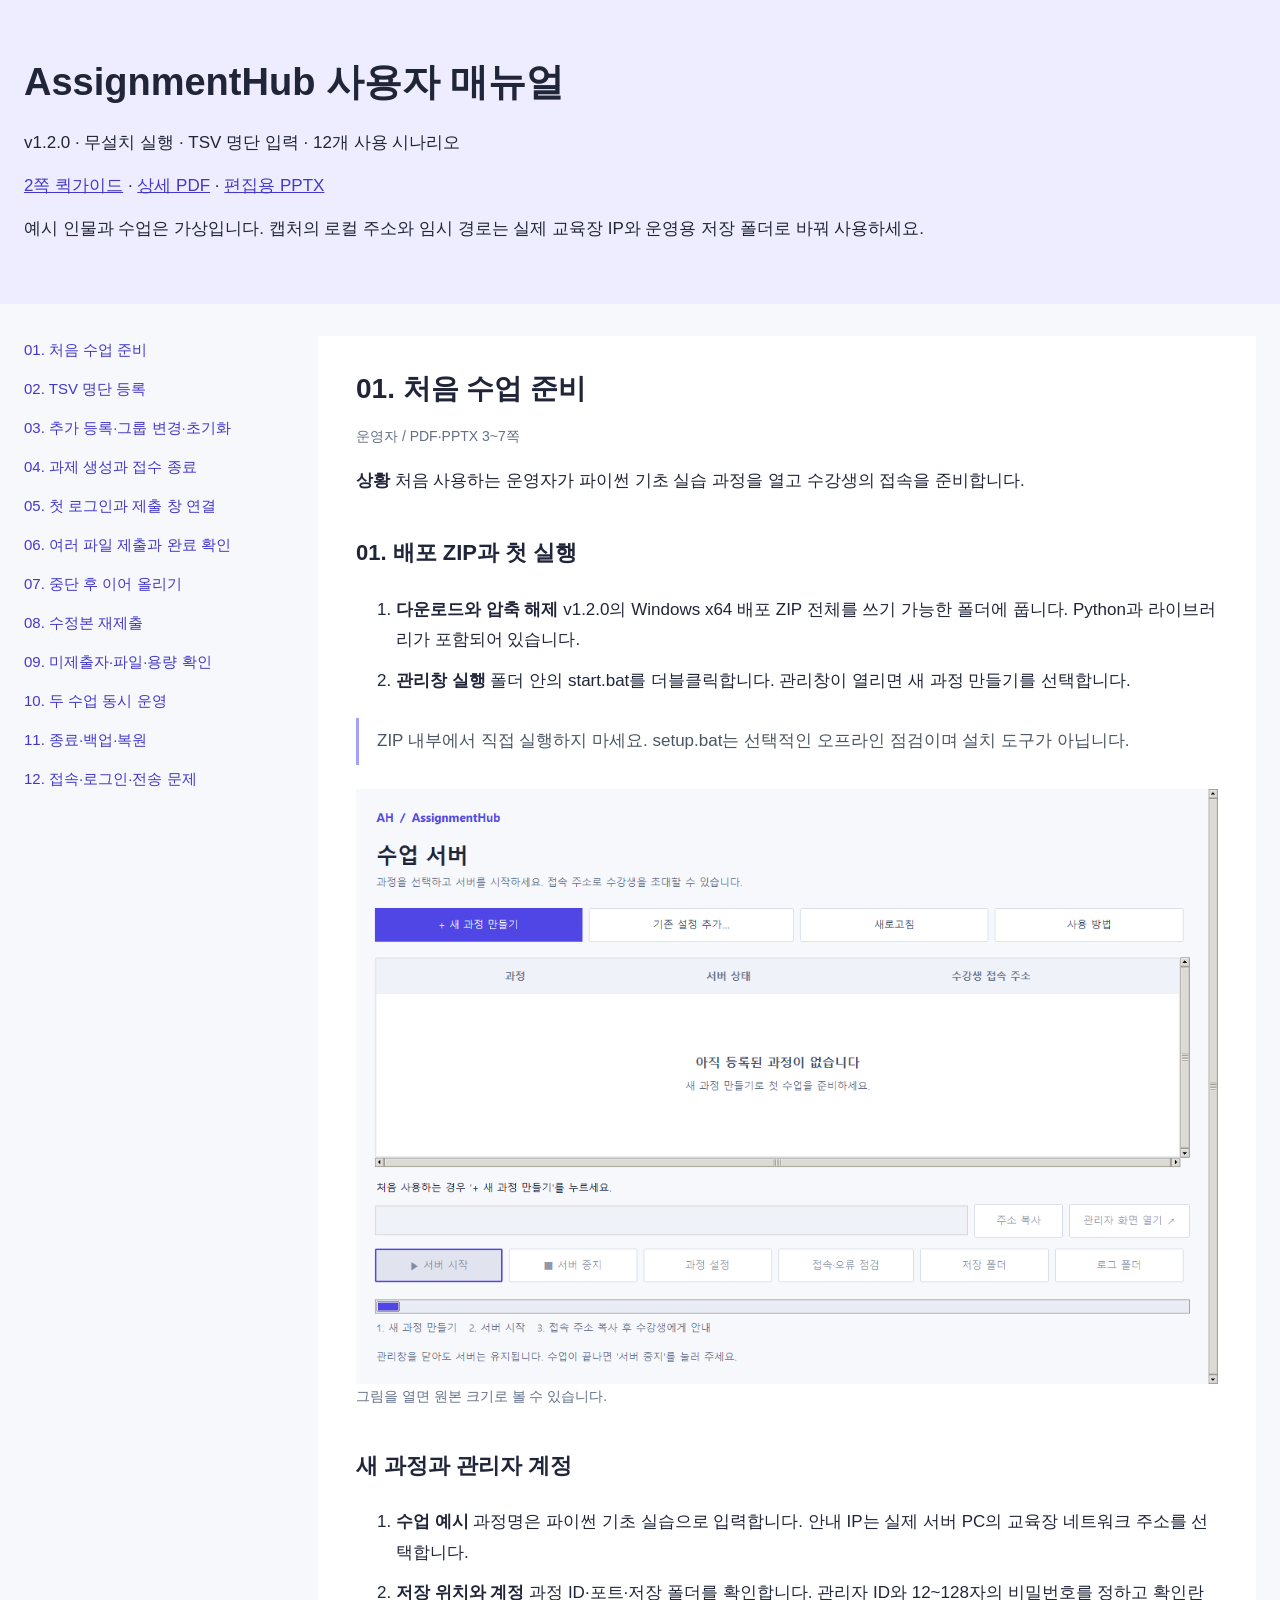
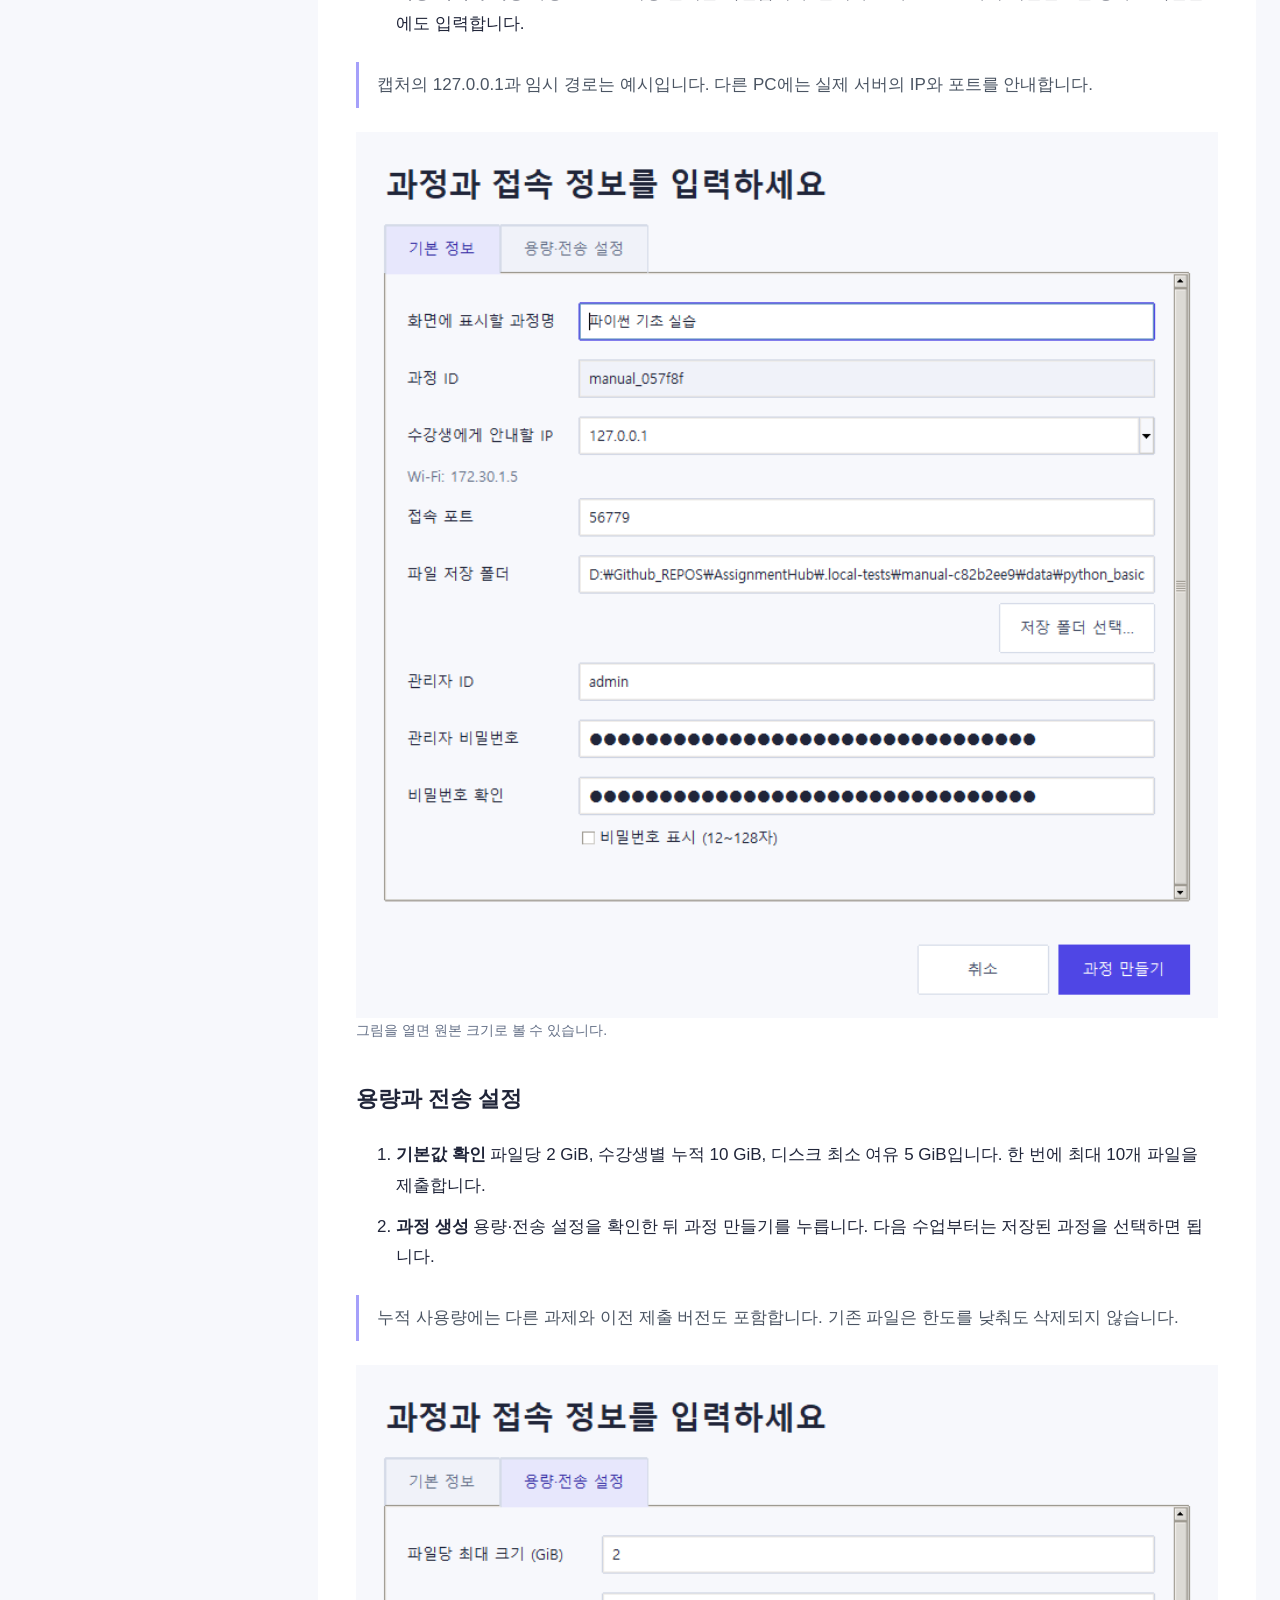
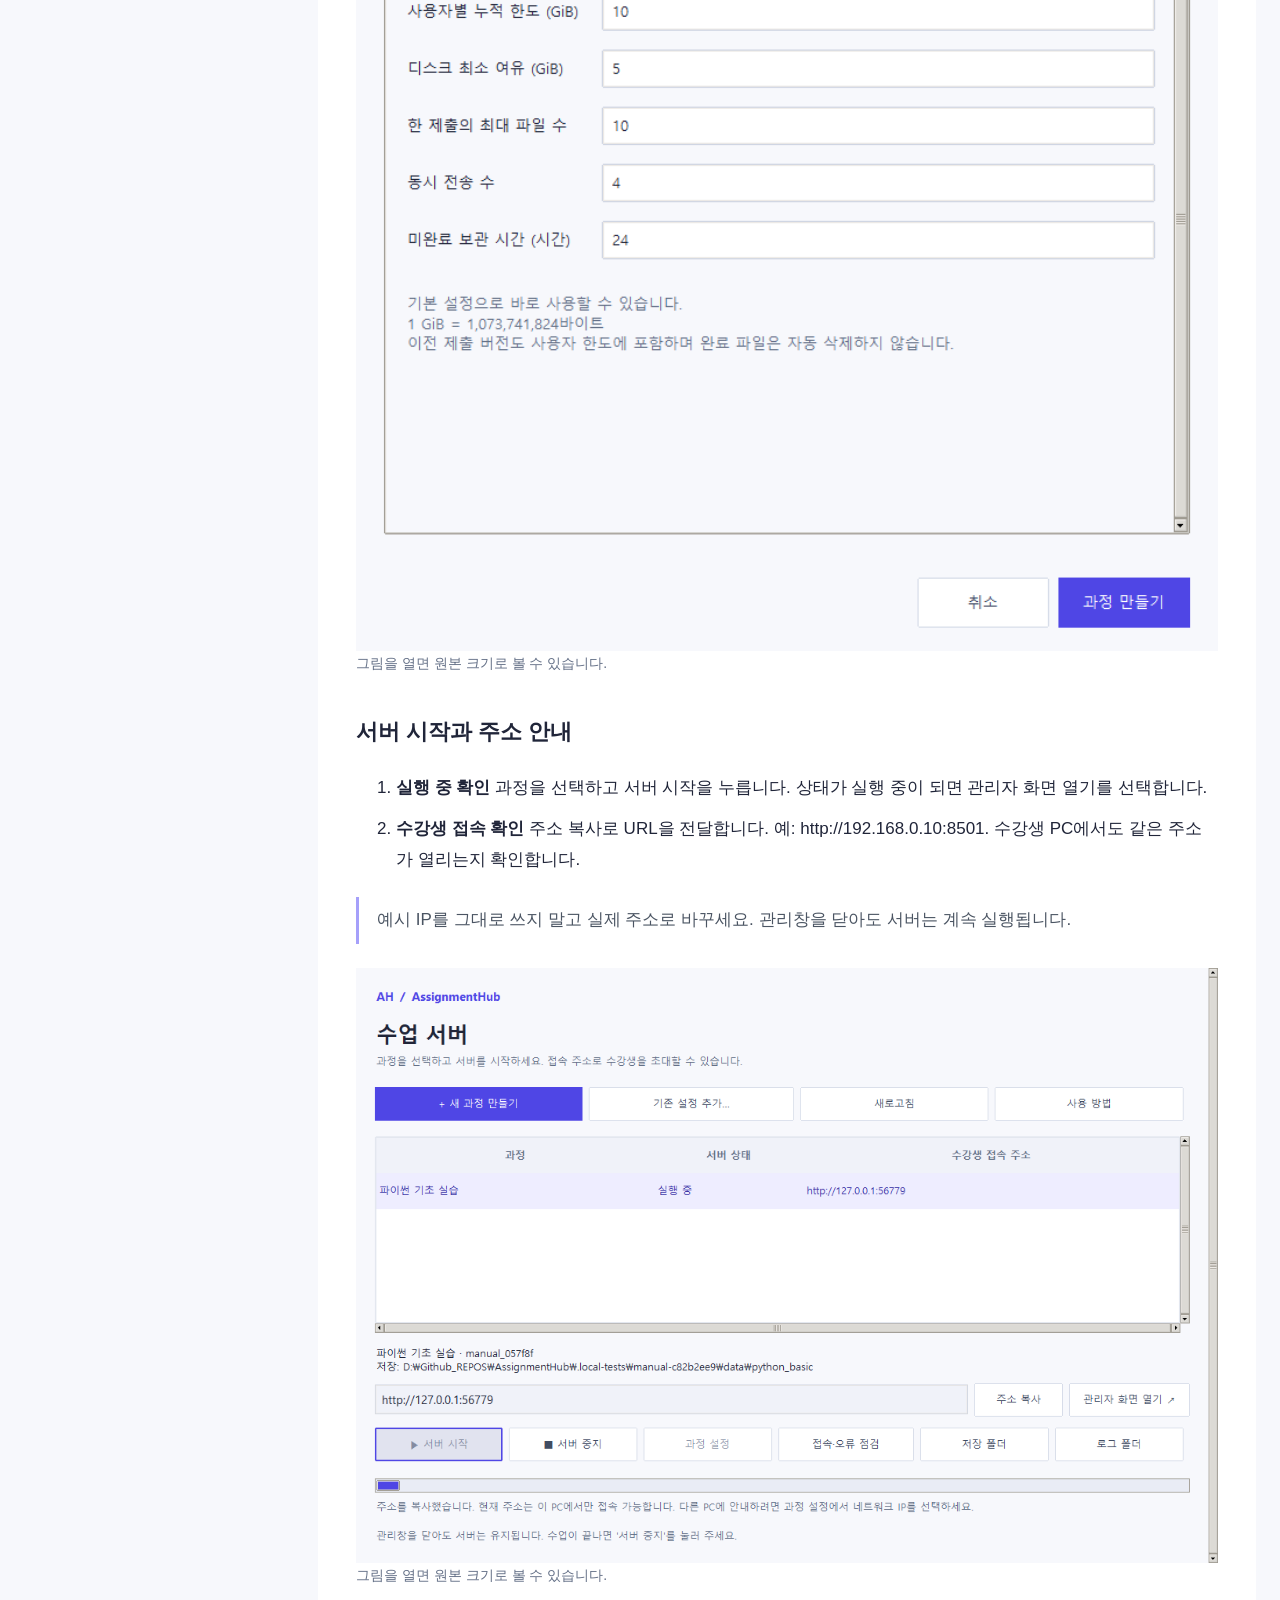
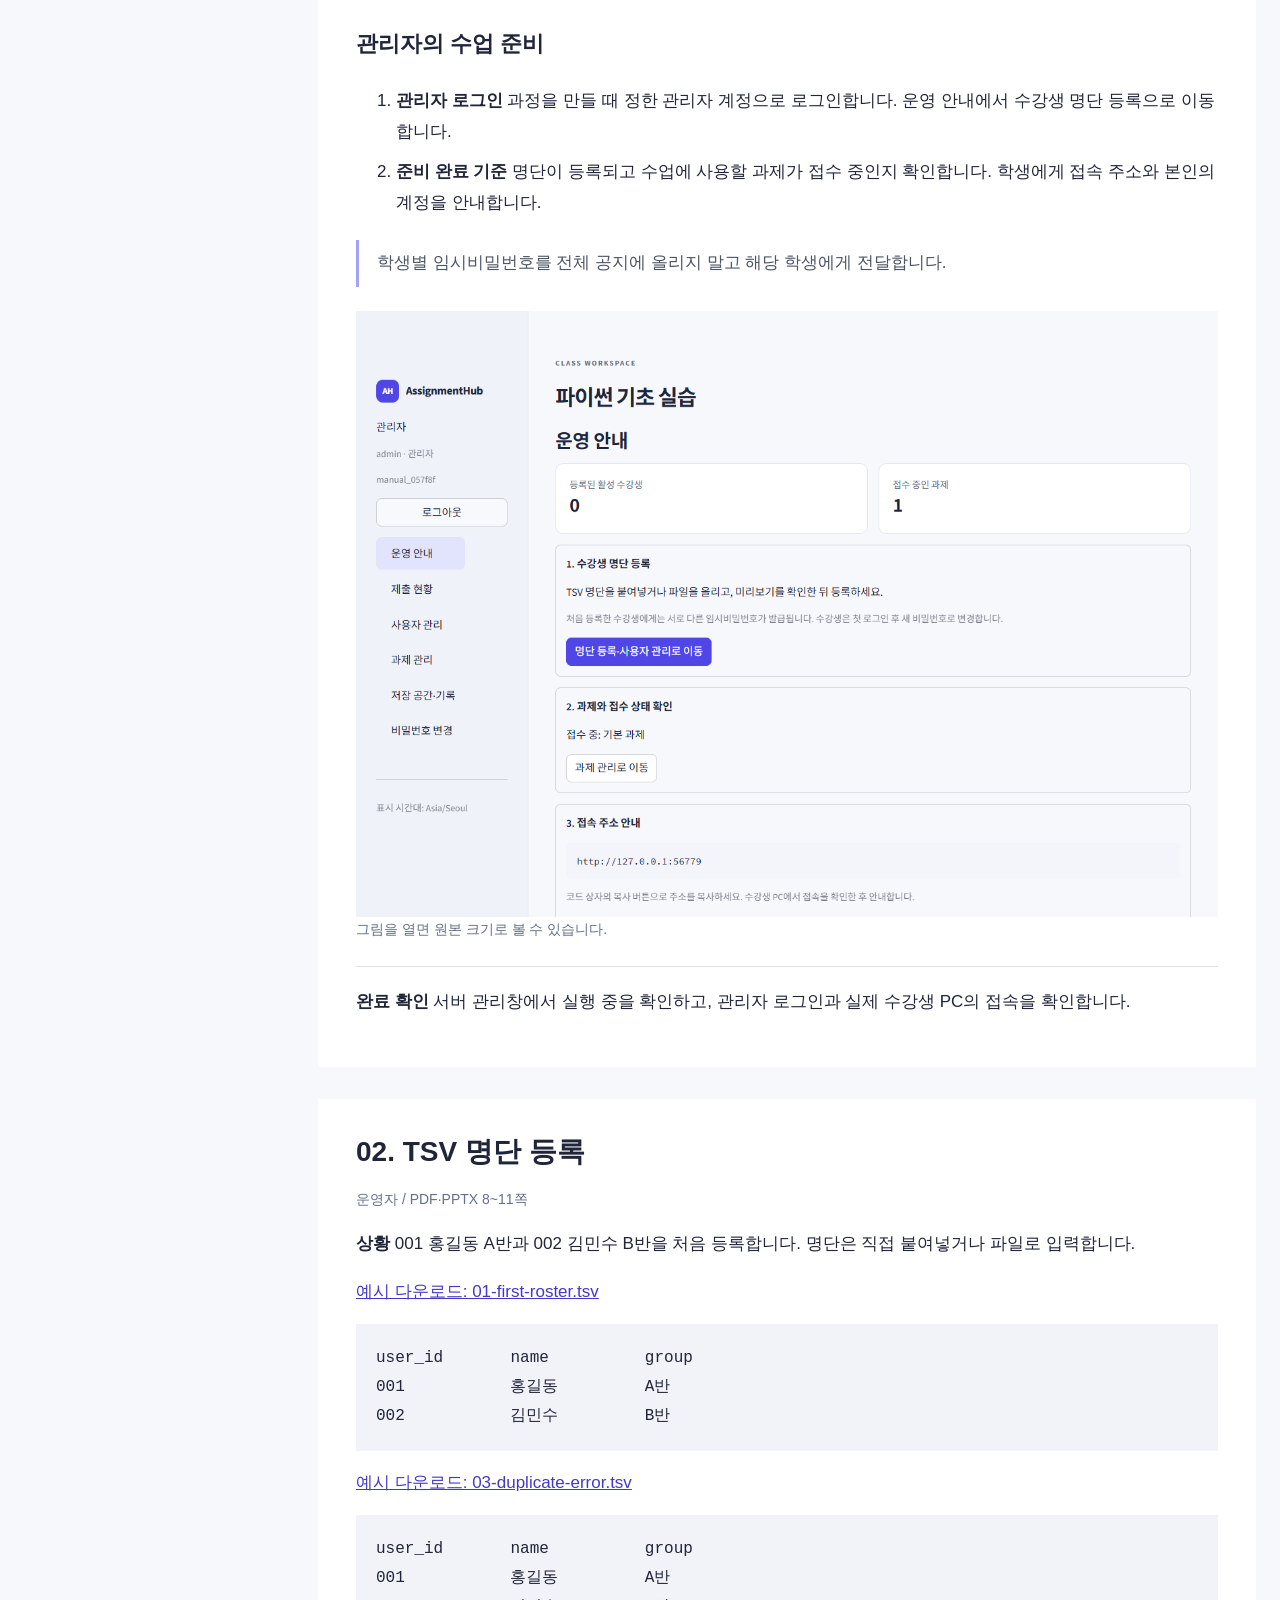
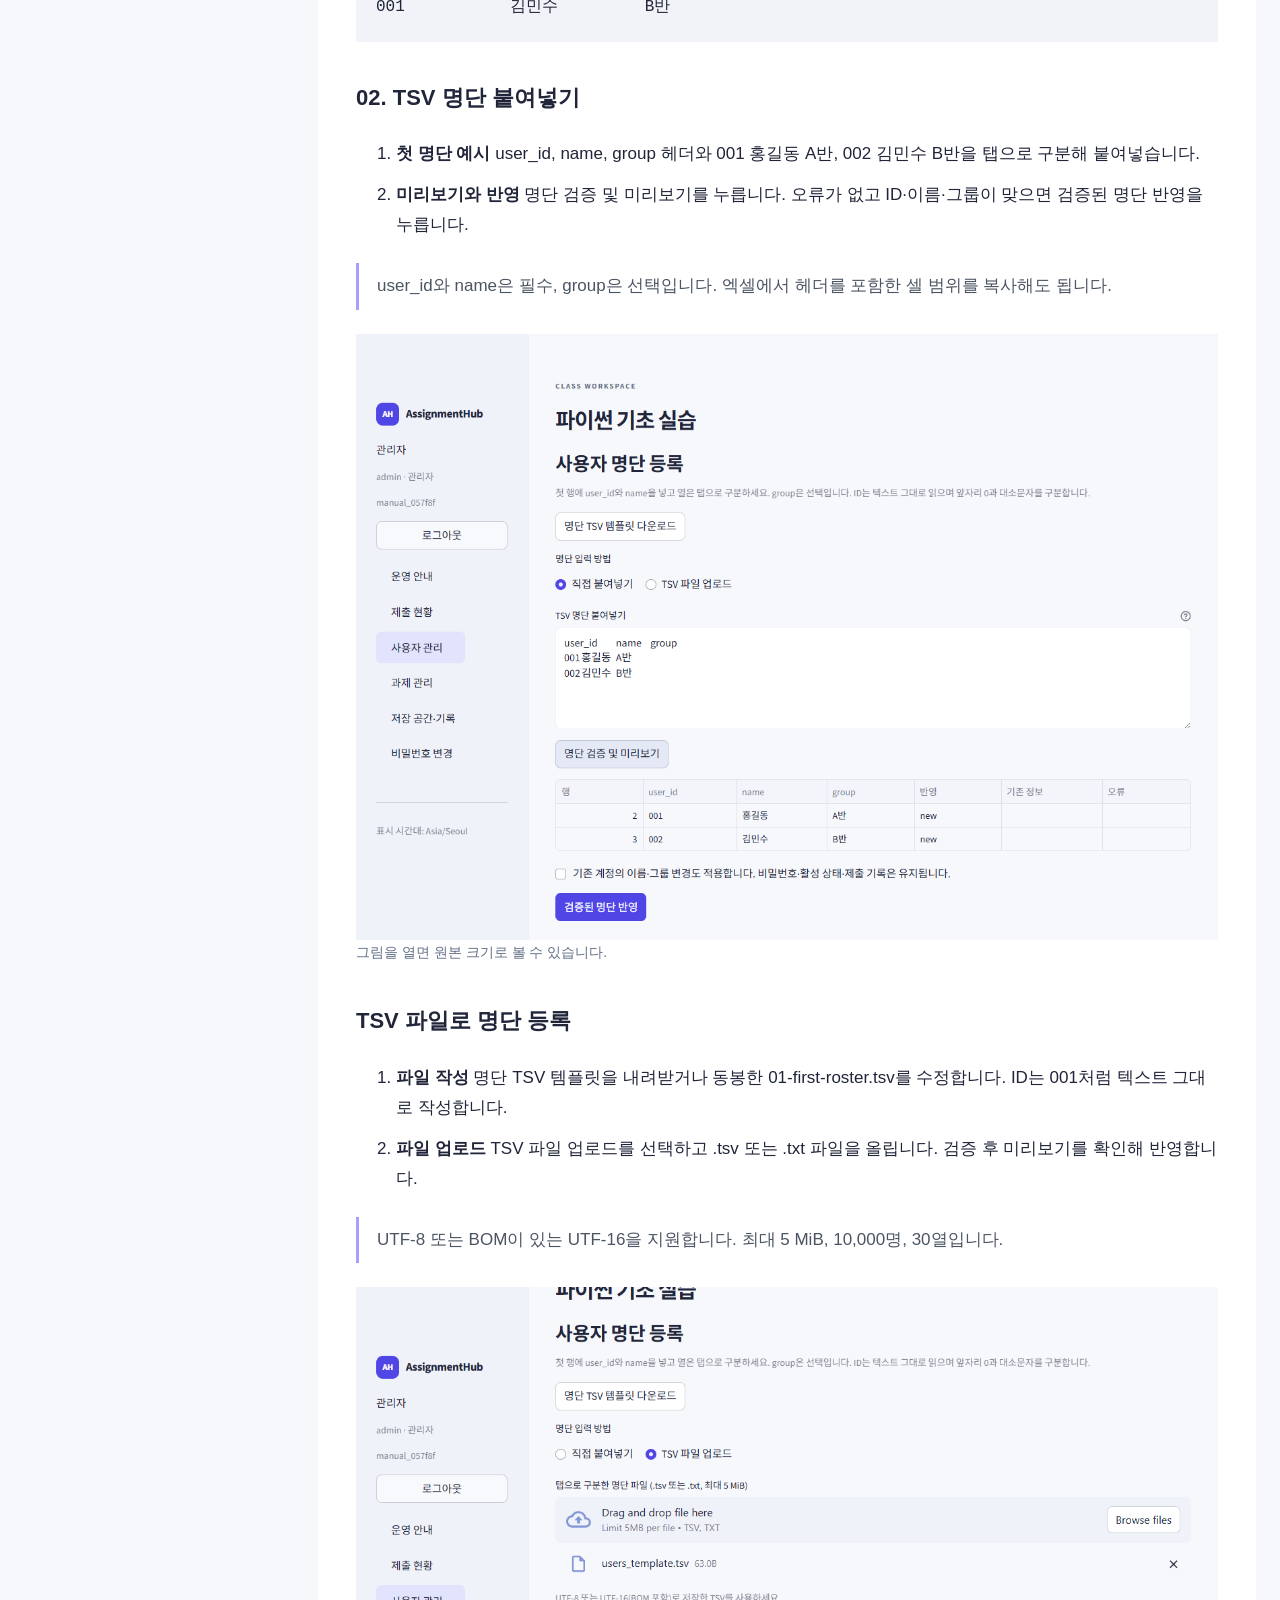
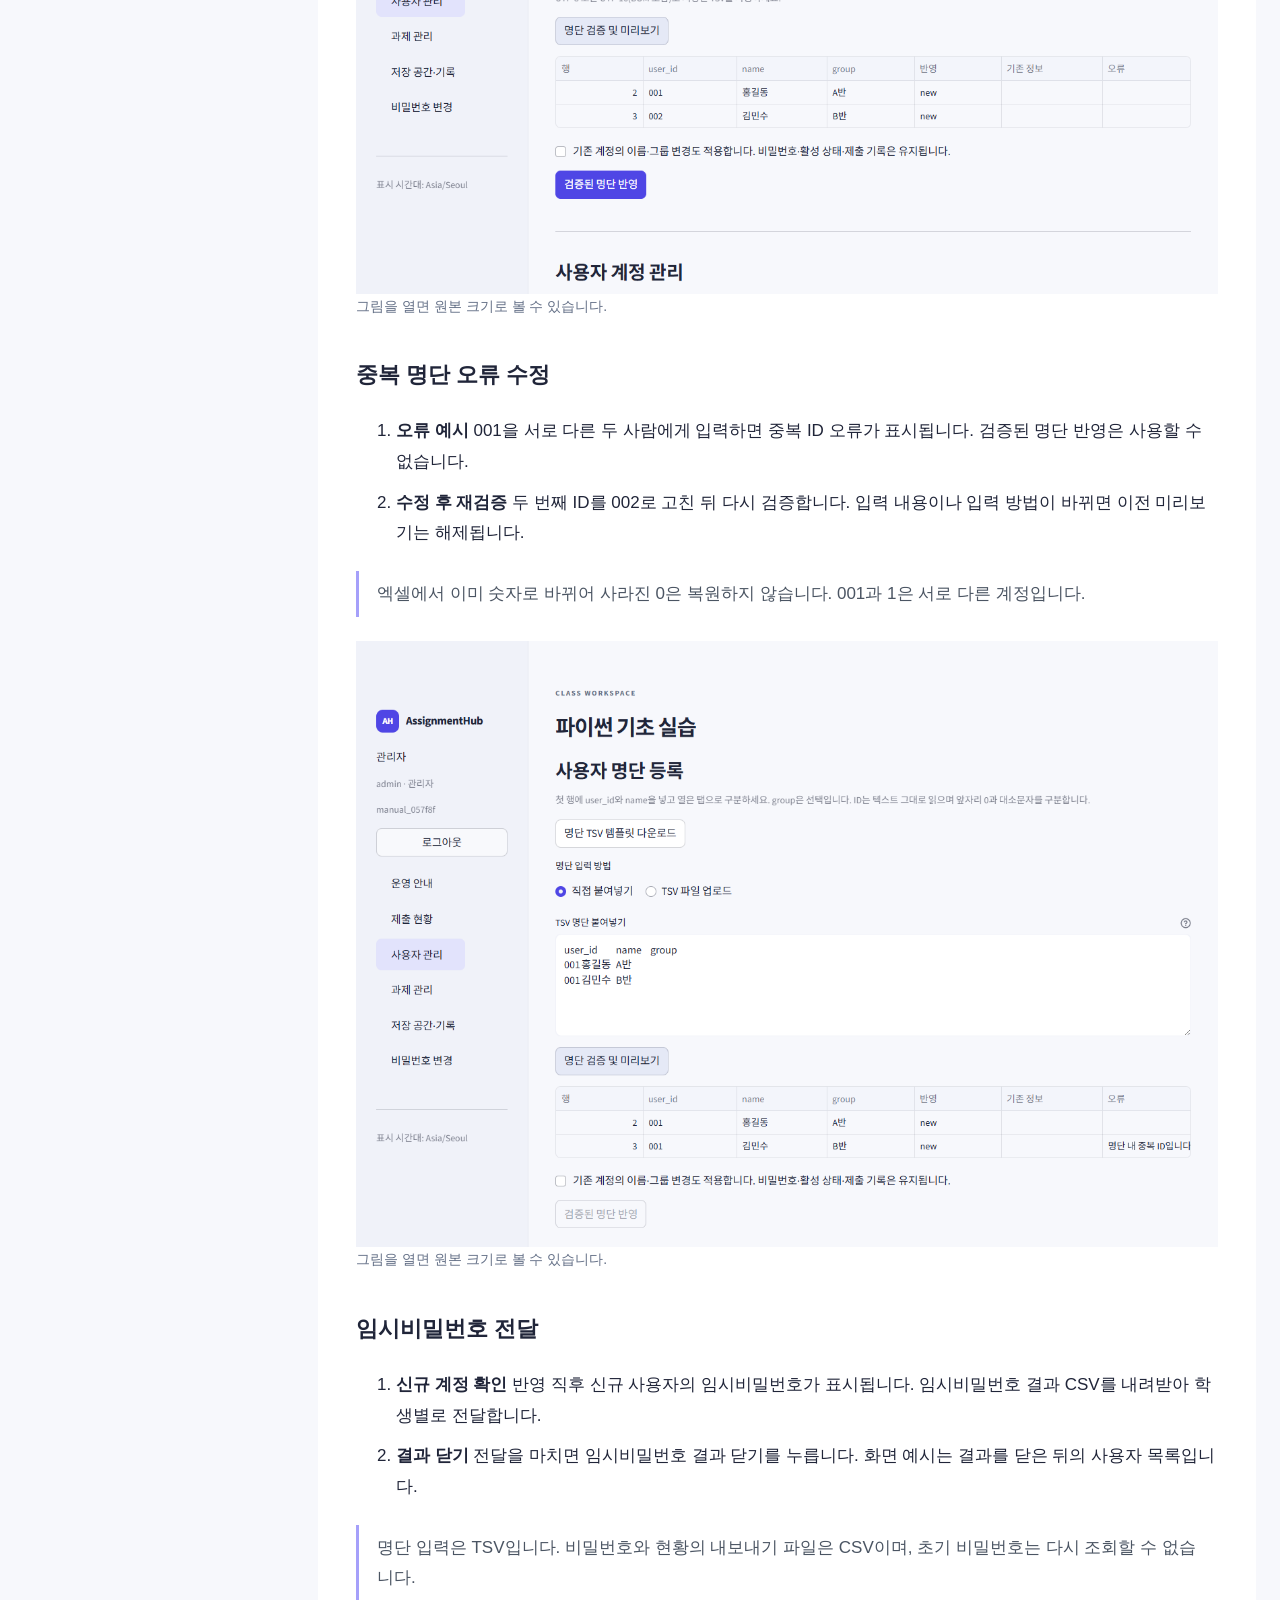
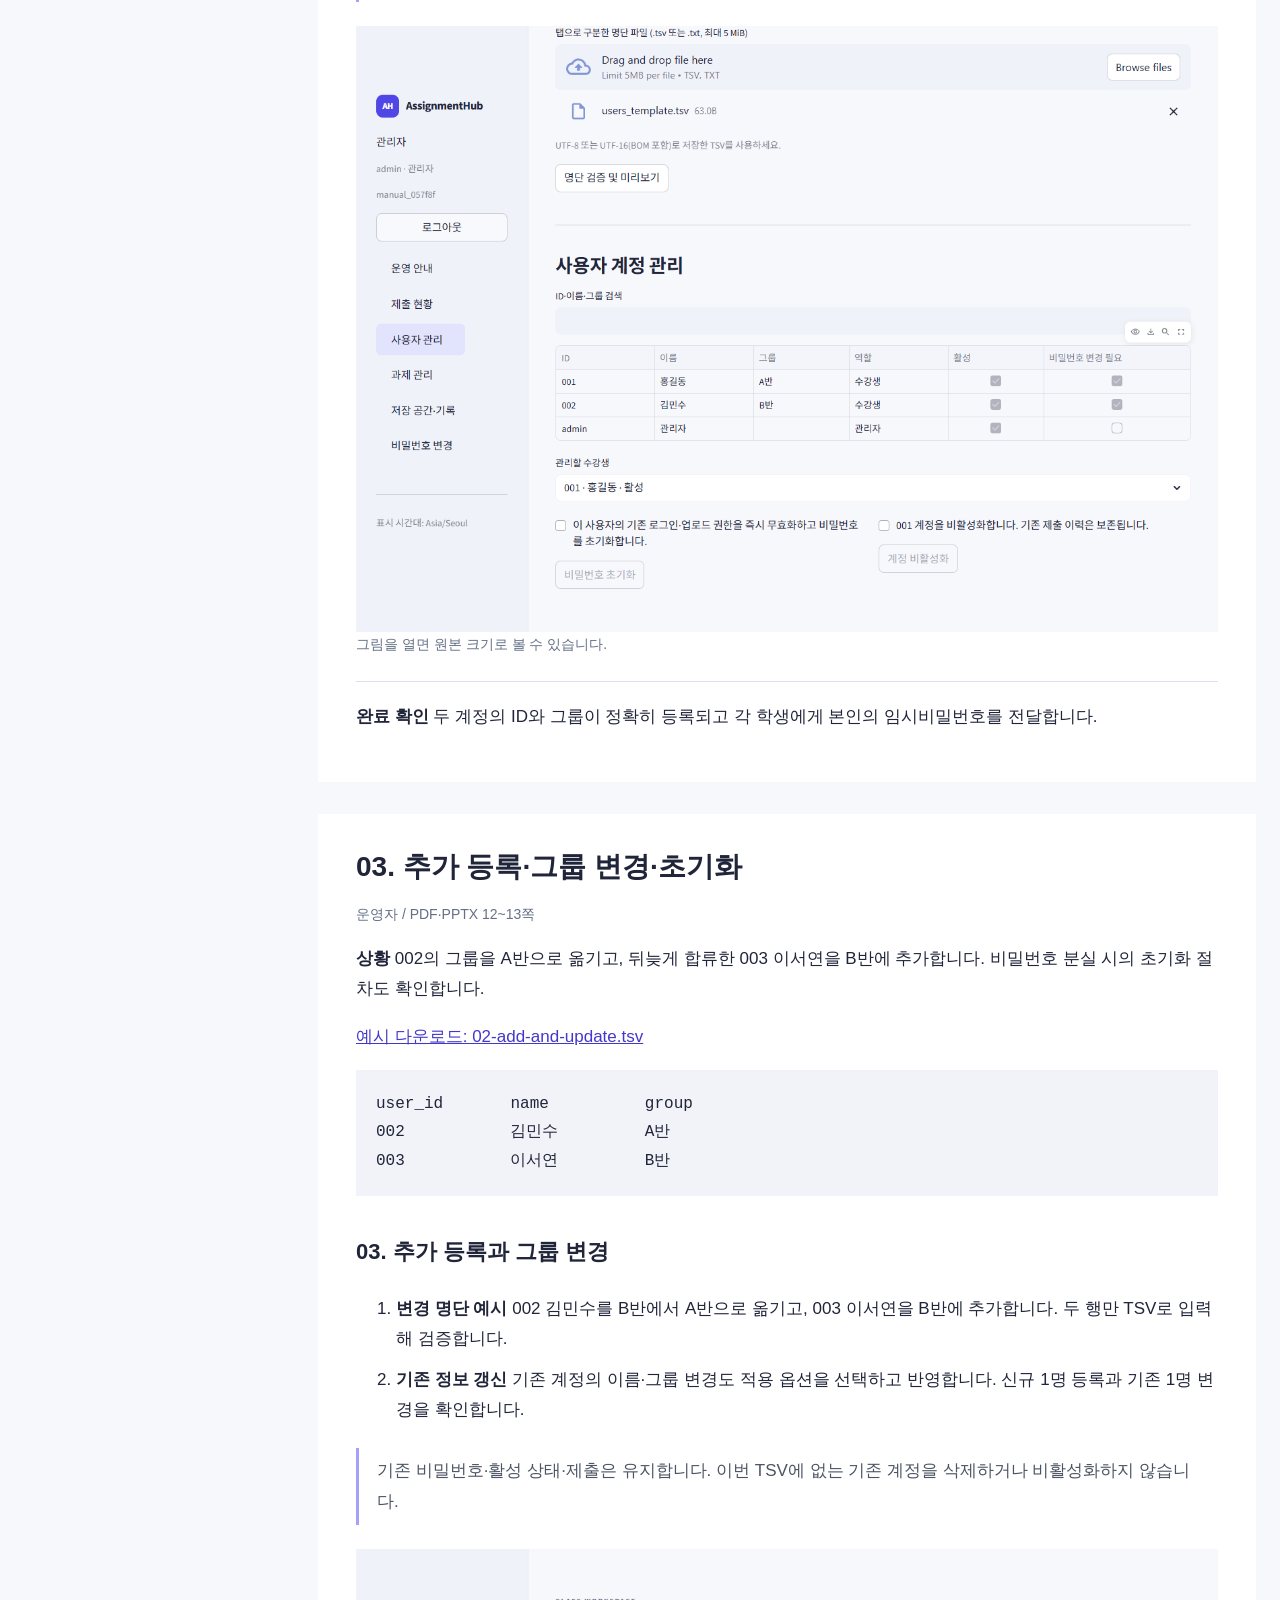
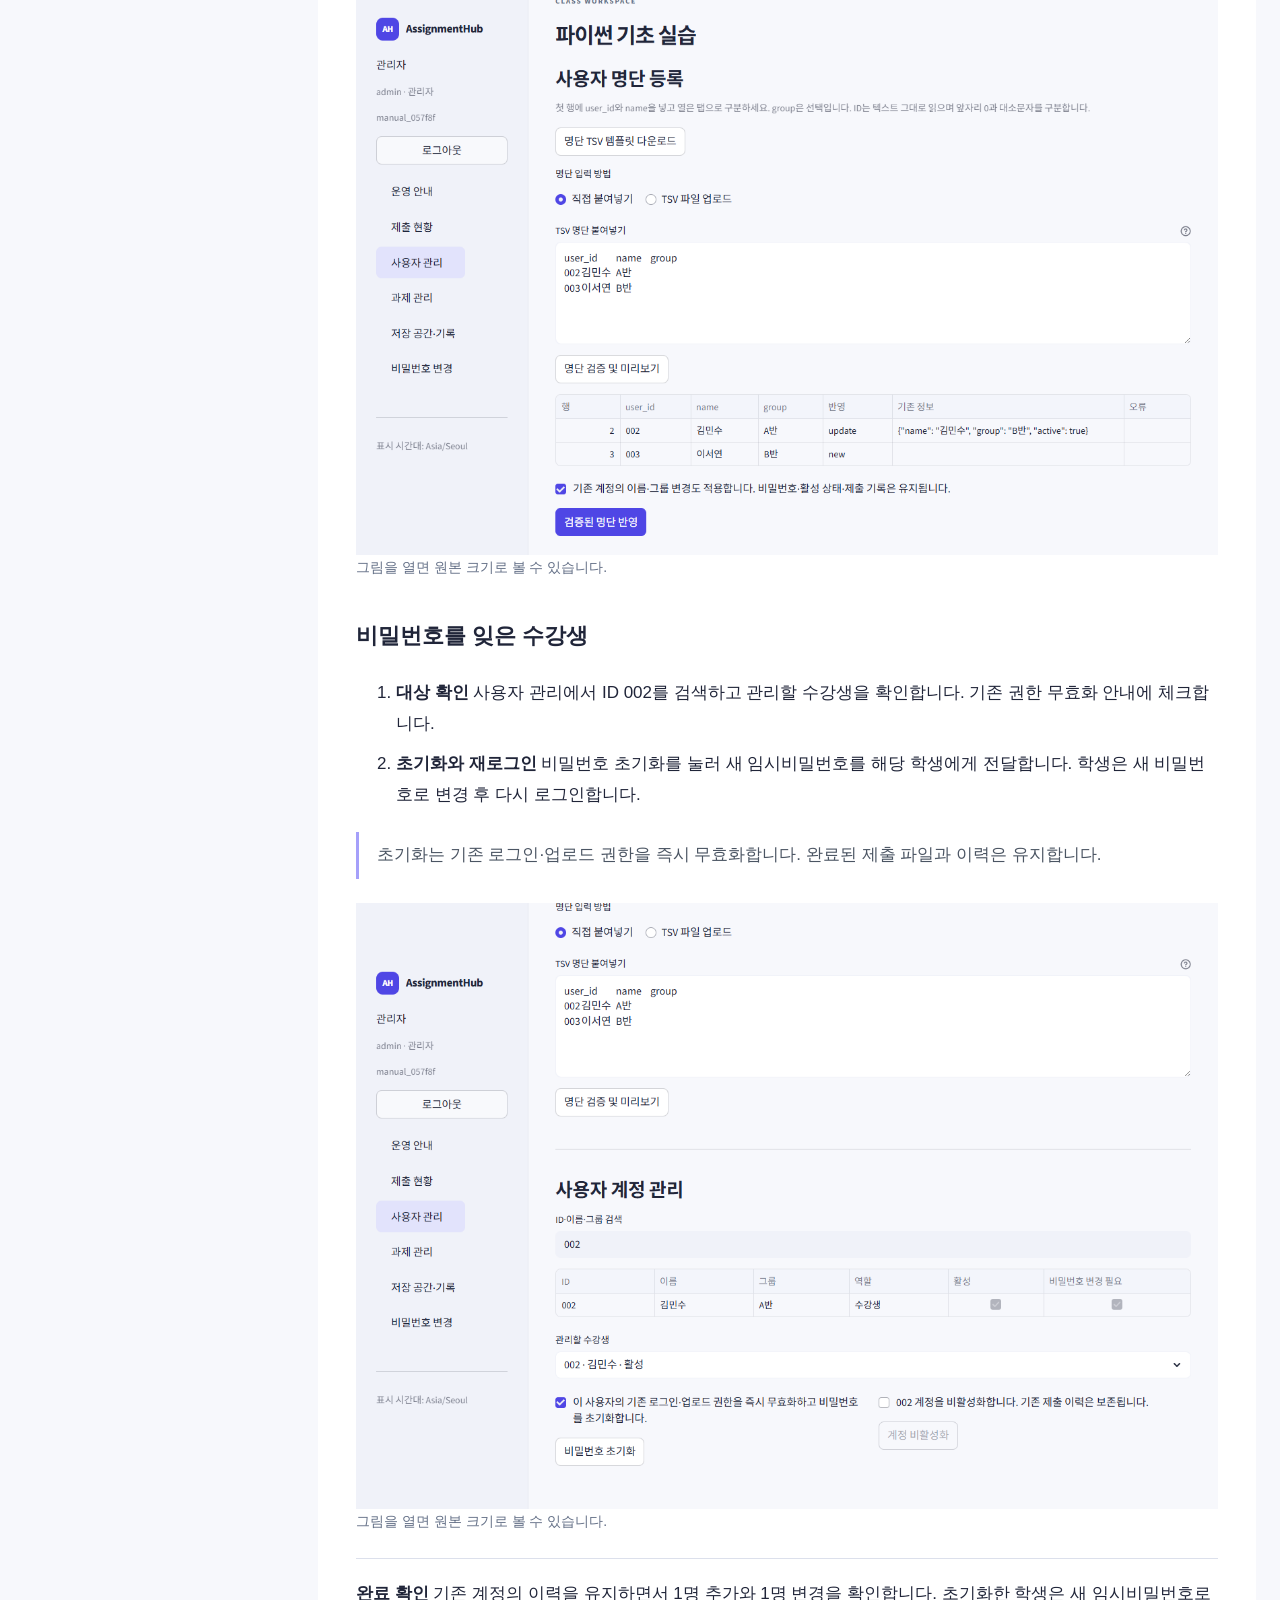
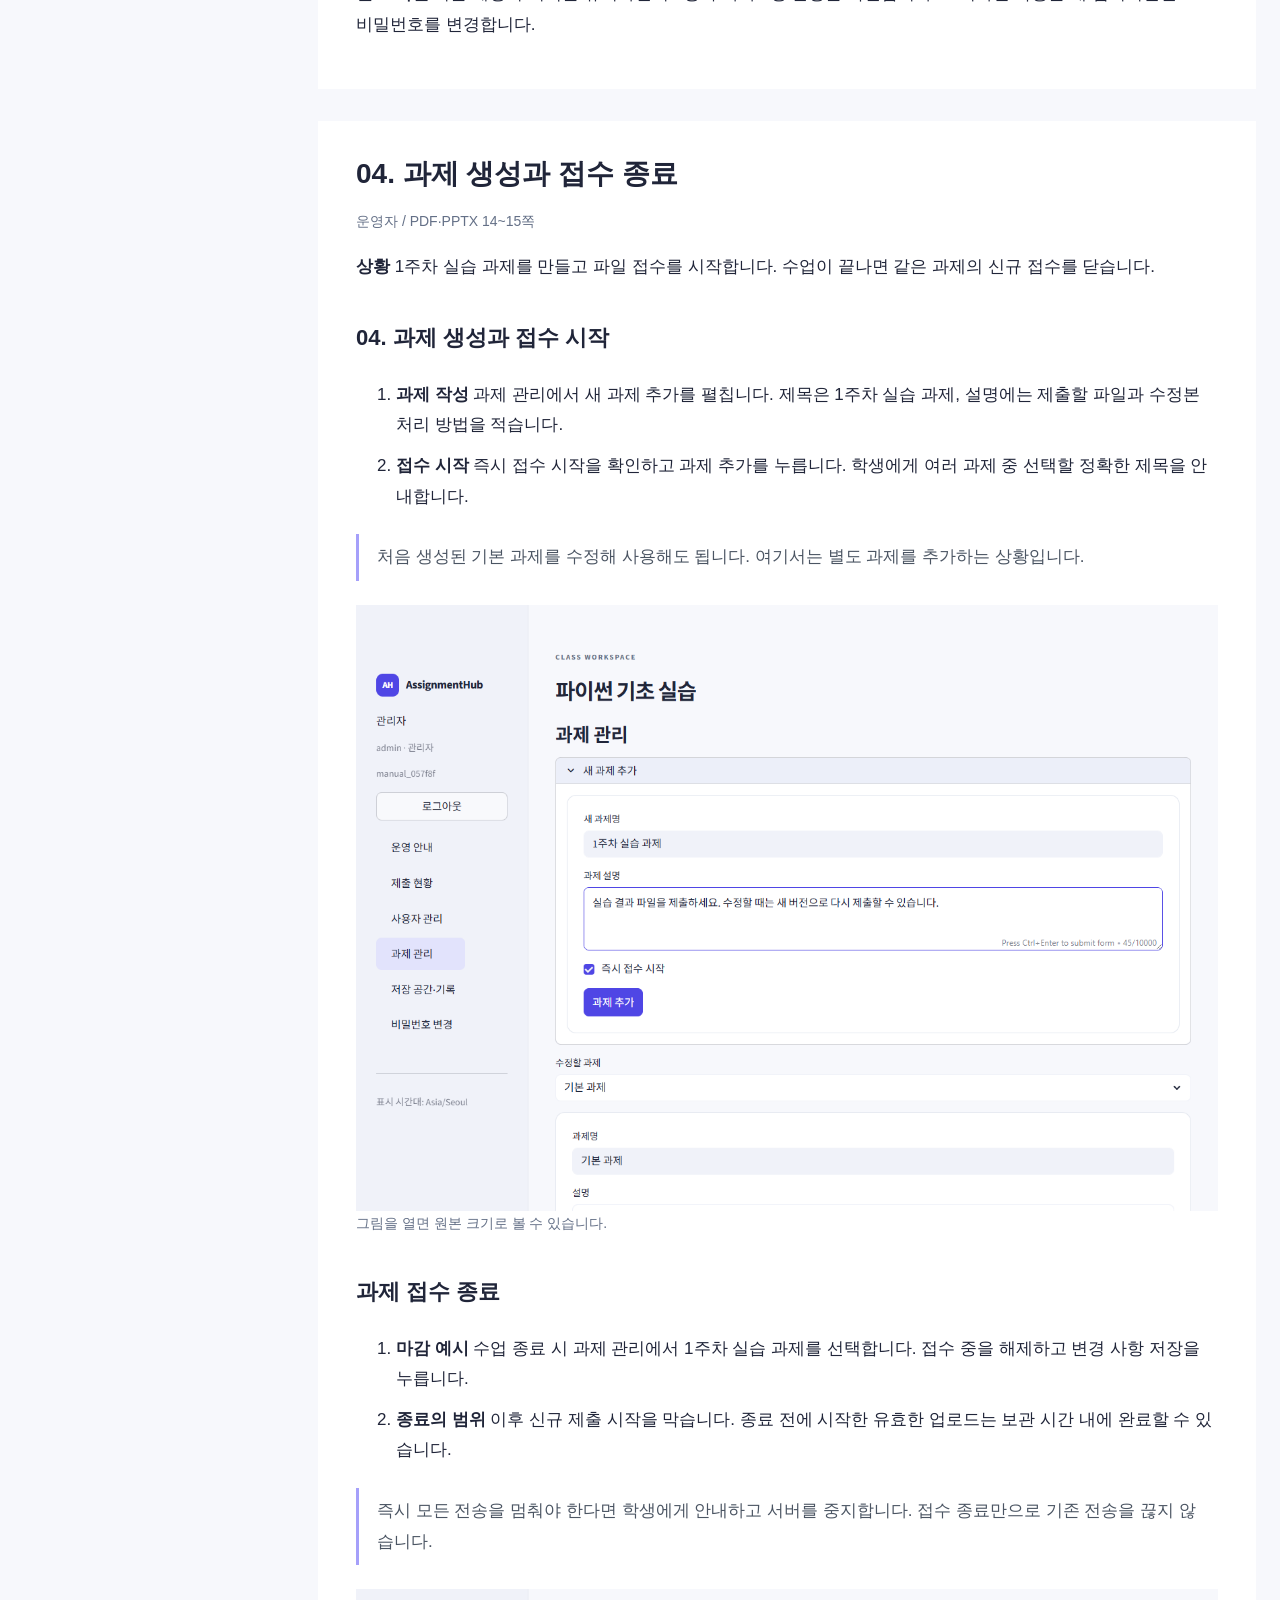
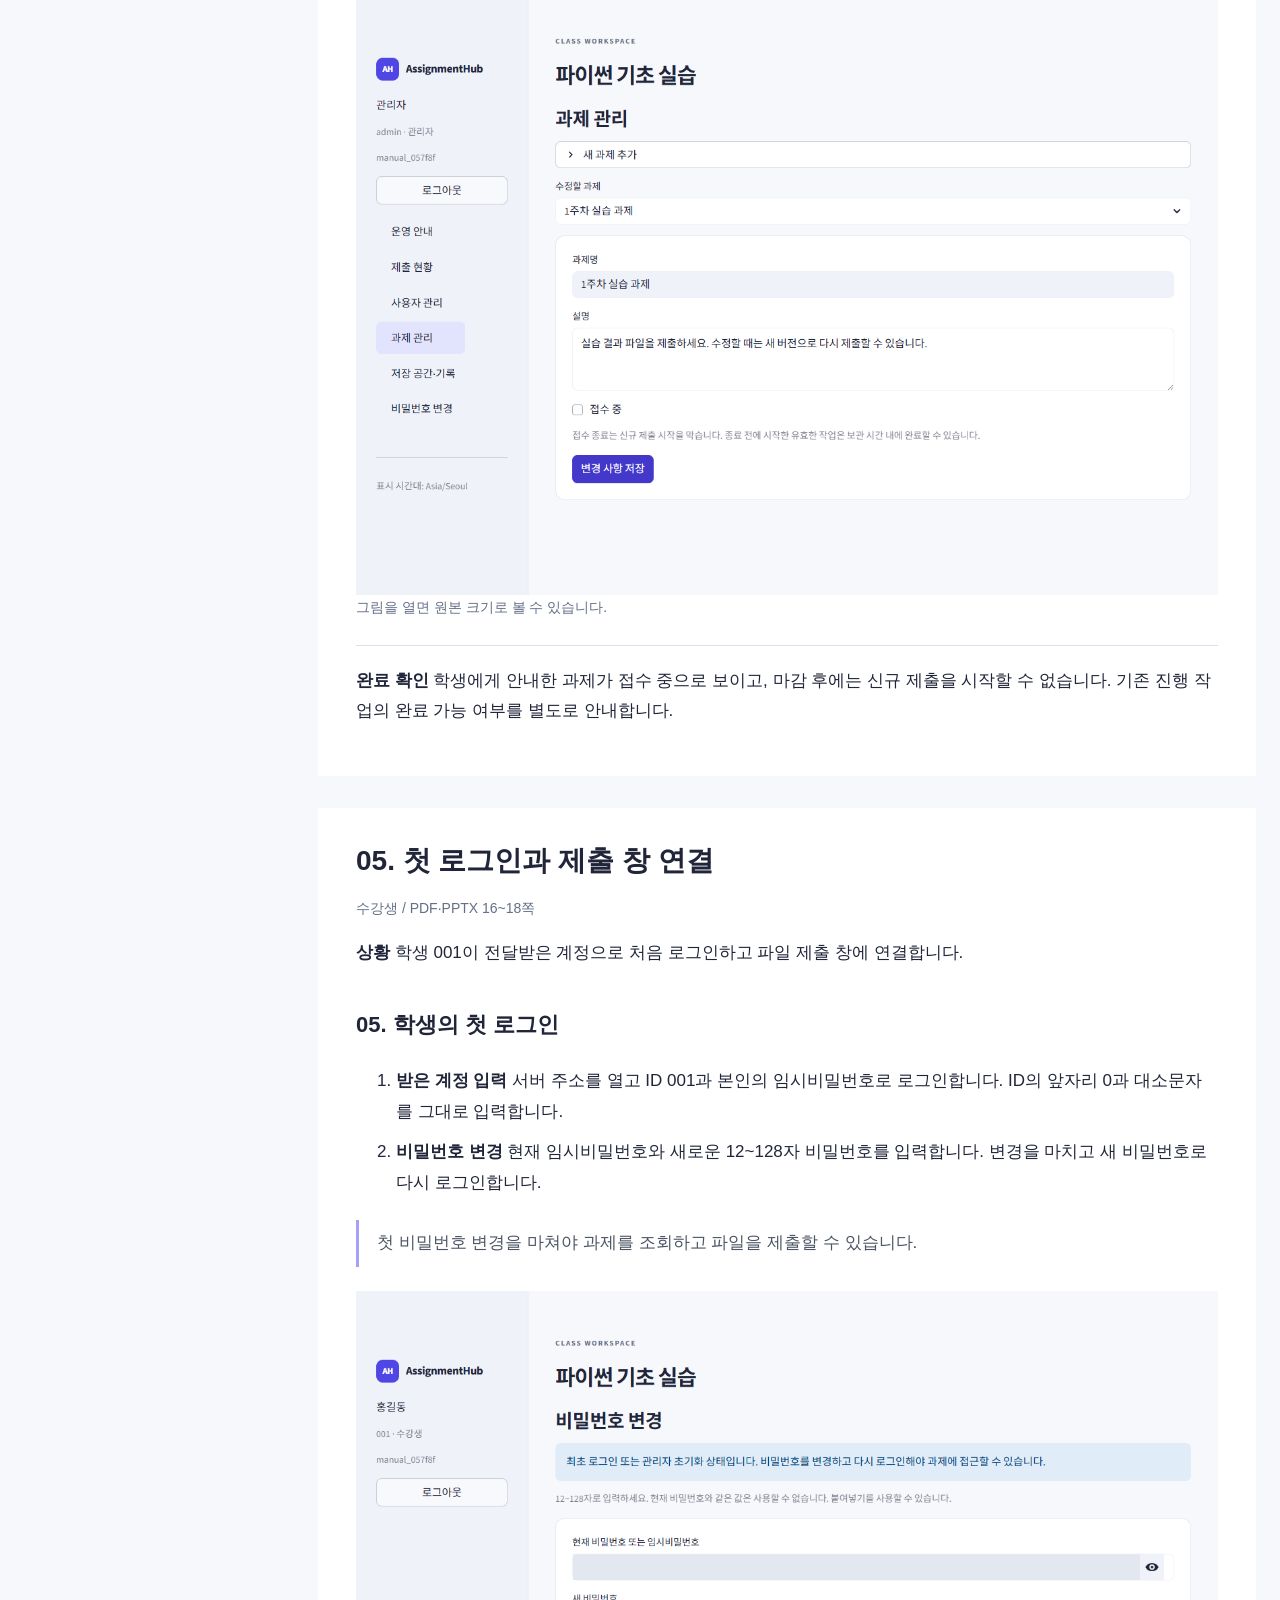
==== docs/manual/index.html @ deff6e26 "docs: renew v1.2 manual with scenarios and printable quick guides Replace obsolete Excel and Python-" ====
<!doctype html><html lang="ko"><head><meta charset="utf-8"><meta name="viewport" content="width=device-width,initial-scale=1"><title>AssignmentHub v1.2.0 시나리오별 사용자 매뉴얼</title><style>*{box-sizing:border-box}html{scroll-behavior:smooth}body{margin:0;color:#202539;background:#f7f8fc;font:17px/1.8 "Malgun Gothic",sans-serif}a{color:#4338ca}header{padding:48px max(24px,calc((100% - 1300px)/2));background:#eeedff}h1{font-size:38px;margin:0}header p{margin:12px 0}main{max-width:1340px;margin:auto;padding:32px 24px;display:grid;grid-template-columns:250px 1fr;gap:44px}nav{position:sticky;top:24px;align-self:start}nav a{display:block;margin:0 0 12px;text-decoration:none;font-size:15px}section{background:white;padding:32px 38px;margin-bottom:32px;scroll-margin-top:20px}h2{font-size:28px;line-height:1.5;margin:0 0 8px}h3{font-size:22px;margin:36px 0 16px}li{padding:5px 0}.meta,figcaption{color:#647087;font-size:14px}.note{border-left:3px solid #a5a0fa;padding:8px 18px;color:#4b5563}.done{border-top:1px solid #dce0ec;padding-top:20px}figure{margin:24px 0}img{display:block;width:100%;height:auto}pre{overflow:auto;background:#f1f3f9;padding:20px;font:16px/1.8 Consolas,"Malgun Gothic",monospace;tab-size:14}footer{padding:24px;text-align:center;color:#647087;font-size:14px}@media(max-width:800px){main{display:block;padding:18px}nav{position:static;margin-bottom:24px}section{padding:24px 18px}header{padding:32px 24px}h1{font-size:30px}}@media print{body{background:white;font-size:11pt}nav,header .downloads,figcaption{display:none}main{display:block;padding:0}section{padding:0;break-before:page}h2,h3{break-after:avoid}figure{break-inside:avoid}img{max-height:18cm;object-fit:contain}a{color:inherit;text-decoration:none}header{padding:0;background:white}}</style></head><body><header><h1>AssignmentHub 사용자 매뉴얼</h1><p>v1.2.0 · 무설치 실행 · TSV 명단 입력 · 12개 사용 시나리오</p><p class="downloads"><a href="AssignmentHub_퀵가이드.pdf">2쪽 퀵가이드</a> · <a href="AssignmentHub_사용자_매뉴얼.pdf">상세 PDF</a> · <a href="AssignmentHub_사용자_매뉴얼.pptx">편집용 PPTX</a></p><p>예시 인물과 수업은 가상입니다. 캡처의 로컬 주소와 임시 경로는 실제 교육장 IP와 운영용 저장 폴더로 바꿔 사용하세요.</p></header><main><nav aria-label="시나리오 목차"><a href="#scenario-01">01. 처음 수업 준비</a><a href="#scenario-02">02. TSV 명단 등록</a><a href="#scenario-03">03. 추가 등록·그룹 변경·초기화</a><a href="#scenario-04">04. 과제 생성과 접수 종료</a><a href="#scenario-05">05. 첫 로그인과 제출 창 연결</a><a href="#scenario-06">06. 여러 파일 제출과 완료 확인</a><a href="#scenario-07">07. 중단 후 이어 올리기</a><a href="#scenario-08">08. 수정본 재제출</a><a href="#scenario-09">09. 미제출자·파일·용량 확인</a><a href="#scenario-10">10. 두 수업 동시 운영</a><a href="#scenario-11">11. 종료·백업·복원</a><a href="#scenario-12">12. 접속·로그인·전송 문제</a></nav><article><section id="scenario-01"><h2>01. 처음 수업 준비</h2>
<p class="meta">운영자 / PDF·PPTX 3~7쪽</p>
<p><strong>상황</strong> 처음 사용하는 운영자가 파이썬 기초 실습 과정을 열고 수강생의 접속을 준비합니다.</p>
<h3>01. 배포 ZIP과 첫 실행</h3><ol>
<li><strong>다운로드와 압축 해제</strong> v1.2.0의 Windows x64 배포 ZIP 전체를 쓰기 가능한 폴더에 풉니다. Python과 라이브러리가 포함되어 있습니다.</li>
<li><strong>관리창 실행</strong> 폴더 안의 start.bat를 더블클릭합니다. 관리창이 열리면 새 과정 만들기를 선택합니다.</li>
</ol><p class="note">ZIP 내부에서 직접 실행하지 마세요. setup.bat는 선택적인 오프라인 점검이며 설치 도구가 아닙니다.</p>
<figure><a href="screenshots/01-manager-empty.png"><img loading="lazy" src="screenshots/01-manager-empty.png" alt="01. 배포 ZIP과 첫 실행 실제 화면"></a><figcaption>그림을 열면 원본 크기로 볼 수 있습니다.</figcaption></figure>
<h3>새 과정과 관리자 계정</h3><ol>
<li><strong>수업 예시</strong> 과정명은 파이썬 기초 실습으로 입력합니다. 안내 IP는 실제 서버 PC의 교육장 네트워크 주소를 선택합니다.</li>
<li><strong>저장 위치와 계정</strong> 과정 ID·포트·저장 폴더를 확인합니다. 관리자 ID와 12~128자의 비밀번호를 정하고 확인란에도 입력합니다.</li>
</ol><p class="note">캡처의 127.0.0.1과 임시 경로는 예시입니다. 다른 PC에는 실제 서버의 IP와 포트를 안내합니다.</p>
<figure><a href="screenshots/02-create-course.png"><img loading="lazy" src="screenshots/02-create-course.png" alt="새 과정과 관리자 계정 실제 화면"></a><figcaption>그림을 열면 원본 크기로 볼 수 있습니다.</figcaption></figure>
<h3>용량과 전송 설정</h3><ol>
<li><strong>기본값 확인</strong> 파일당 2 GiB, 수강생별 누적 10 GiB, 디스크 최소 여유 5 GiB입니다. 한 번에 최대 10개 파일을 제출합니다.</li>
<li><strong>과정 생성</strong> 용량·전송 설정을 확인한 뒤 과정 만들기를 누릅니다. 다음 수업부터는 저장된 과정을 선택하면 됩니다.</li>
</ol><p class="note">누적 사용량에는 다른 과제와 이전 제출 버전도 포함합니다. 기존 파일은 한도를 낮춰도 삭제되지 않습니다.</p>
<figure><a href="screenshots/03-course-limits.png"><img loading="lazy" src="screenshots/03-course-limits.png" alt="용량과 전송 설정 실제 화면"></a><figcaption>그림을 열면 원본 크기로 볼 수 있습니다.</figcaption></figure>
<h3>서버 시작과 주소 안내</h3><ol>
<li><strong>실행 중 확인</strong> 과정을 선택하고 서버 시작을 누릅니다. 상태가 실행 중이 되면 관리자 화면 열기를 선택합니다.</li>
<li><strong>수강생 접속 확인</strong> 주소 복사로 URL을 전달합니다. 예: http://192.168.0.10:8501. 수강생 PC에서도 같은 주소가 열리는지 확인합니다.</li>
</ol><p class="note">예시 IP를 그대로 쓰지 말고 실제 주소로 바꾸세요. 관리창을 닫아도 서버는 계속 실행됩니다.</p>
<figure><a href="screenshots/04-server-running.png"><img loading="lazy" src="screenshots/04-server-running.png" alt="서버 시작과 주소 안내 실제 화면"></a><figcaption>그림을 열면 원본 크기로 볼 수 있습니다.</figcaption></figure>
<h3>관리자의 수업 준비</h3><ol>
<li><strong>관리자 로그인</strong> 과정을 만들 때 정한 관리자 계정으로 로그인합니다. 운영 안내에서 수강생 명단 등록으로 이동합니다.</li>
<li><strong>준비 완료 기준</strong> 명단이 등록되고 수업에 사용할 과제가 접수 중인지 확인합니다. 학생에게 접속 주소와 본인의 계정을 안내합니다.</li>
</ol><p class="note">학생별 임시비밀번호를 전체 공지에 올리지 말고 해당 학생에게 전달합니다.</p>
<figure><a href="screenshots/07-admin-home.png"><img loading="lazy" src="screenshots/07-admin-home.png" alt="관리자의 수업 준비 실제 화면"></a><figcaption>그림을 열면 원본 크기로 볼 수 있습니다.</figcaption></figure>
<p class="done"><strong>완료 확인</strong> 서버 관리창에서 실행 중을 확인하고, 관리자 로그인과 실제 수강생 PC의 접속을 확인합니다.</p></section><section id="scenario-02"><h2>02. TSV 명단 등록</h2>
<p class="meta">운영자 / PDF·PPTX 8~11쪽</p>
<p><strong>상황</strong> 001 홍길동 A반과 002 김민수 B반을 처음 등록합니다. 명단은 직접 붙여넣거나 파일로 입력합니다.</p>
<p><a download href="examples/01-first-roster.tsv">예시 다운로드: 01-first-roster.tsv</a></p><pre>user_id	name	group
001	홍길동	A반
002	김민수	B반</pre>
<p><a download href="examples/03-duplicate-error.tsv">예시 다운로드: 03-duplicate-error.tsv</a></p><pre>user_id	name	group
001	홍길동	A반
001	김민수	B반</pre>
<h3>02. TSV 명단 붙여넣기</h3><ol>
<li><strong>첫 명단 예시</strong> user_id, name, group 헤더와 001 홍길동 A반, 002 김민수 B반을 탭으로 구분해 붙여넣습니다.</li>
<li><strong>미리보기와 반영</strong> 명단 검증 및 미리보기를 누릅니다. 오류가 없고 ID·이름·그룹이 맞으면 검증된 명단 반영을 누릅니다.</li>
</ol><p class="note">user_id와 name은 필수, group은 선택입니다. 엑셀에서 헤더를 포함한 셀 범위를 복사해도 됩니다.</p>
<figure><a href="screenshots/25-tsv-roster.png"><img loading="lazy" src="screenshots/25-tsv-roster.png" alt="02. TSV 명단 붙여넣기 실제 화면"></a><figcaption>그림을 열면 원본 크기로 볼 수 있습니다.</figcaption></figure>
<h3>TSV 파일로 명단 등록</h3><ol>
<li><strong>파일 작성</strong> 명단 TSV 템플릿을 내려받거나 동봉한 01-first-roster.tsv를 수정합니다. ID는 001처럼 텍스트 그대로 작성합니다.</li>
<li><strong>파일 업로드</strong> TSV 파일 업로드를 선택하고 .tsv 또는 .txt 파일을 올립니다. 검증 후 미리보기를 확인해 반영합니다.</li>
</ol><p class="note">UTF-8 또는 BOM이 있는 UTF-16을 지원합니다. 최대 5 MiB, 10,000명, 30열입니다.</p>
<figure><a href="screenshots/08-roster-preview.png"><img loading="lazy" src="screenshots/08-roster-preview.png" alt="TSV 파일로 명단 등록 실제 화면"></a><figcaption>그림을 열면 원본 크기로 볼 수 있습니다.</figcaption></figure>
<h3>중복 명단 오류 수정</h3><ol>
<li><strong>오류 예시</strong> 001을 서로 다른 두 사람에게 입력하면 중복 ID 오류가 표시됩니다. 검증된 명단 반영은 사용할 수 없습니다.</li>
<li><strong>수정 후 재검증</strong> 두 번째 ID를 002로 고친 뒤 다시 검증합니다. 입력 내용이나 입력 방법이 바뀌면 이전 미리보기는 해제됩니다.</li>
</ol><p class="note">엑셀에서 이미 숫자로 바뀌어 사라진 0은 복원하지 않습니다. 001과 1은 서로 다른 계정입니다.</p>
<figure><a href="screenshots/26-tsv-duplicate.png"><img loading="lazy" src="screenshots/26-tsv-duplicate.png" alt="중복 명단 오류 수정 실제 화면"></a><figcaption>그림을 열면 원본 크기로 볼 수 있습니다.</figcaption></figure>
<h3>임시비밀번호 전달</h3><ol>
<li><strong>신규 계정 확인</strong> 반영 직후 신규 사용자의 임시비밀번호가 표시됩니다. 임시비밀번호 결과 CSV를 내려받아 학생별로 전달합니다.</li>
<li><strong>결과 닫기</strong> 전달을 마치면 임시비밀번호 결과 닫기를 누릅니다. 화면 예시는 결과를 닫은 뒤의 사용자 목록입니다.</li>
</ol><p class="note">명단 입력은 TSV입니다. 비밀번호와 현황의 내보내기 파일은 CSV이며, 초기 비밀번호는 다시 조회할 수 없습니다.</p>
<figure><a href="screenshots/09-users-registered.png"><img loading="lazy" src="screenshots/09-users-registered.png" alt="임시비밀번호 전달 실제 화면"></a><figcaption>그림을 열면 원본 크기로 볼 수 있습니다.</figcaption></figure>
<p class="done"><strong>완료 확인</strong> 두 계정의 ID와 그룹이 정확히 등록되고 각 학생에게 본인의 임시비밀번호를 전달합니다.</p></section><section id="scenario-03"><h2>03. 추가 등록·그룹 변경·초기화</h2>
<p class="meta">운영자 / PDF·PPTX 12~13쪽</p>
<p><strong>상황</strong> 002의 그룹을 A반으로 옮기고, 뒤늦게 합류한 003 이서연을 B반에 추가합니다. 비밀번호 분실 시의 초기화 절차도 확인합니다.</p>
<p><a download href="examples/02-add-and-update.tsv">예시 다운로드: 02-add-and-update.tsv</a></p><pre>user_id	name	group
002	김민수	A반
003	이서연	B반</pre>
<h3>03. 추가 등록과 그룹 변경</h3><ol>
<li><strong>변경 명단 예시</strong> 002 김민수를 B반에서 A반으로 옮기고, 003 이서연을 B반에 추가합니다. 두 행만 TSV로 입력해 검증합니다.</li>
<li><strong>기존 정보 갱신</strong> 기존 계정의 이름·그룹 변경도 적용 옵션을 선택하고 반영합니다. 신규 1명 등록과 기존 1명 변경을 확인합니다.</li>
</ol><p class="note">기존 비밀번호·활성 상태·제출은 유지합니다. 이번 TSV에 없는 기존 계정을 삭제하거나 비활성화하지 않습니다.</p>
<figure><a href="screenshots/27-roster-update.png"><img loading="lazy" src="screenshots/27-roster-update.png" alt="03. 추가 등록과 그룹 변경 실제 화면"></a><figcaption>그림을 열면 원본 크기로 볼 수 있습니다.</figcaption></figure>
<h3>비밀번호를 잊은 수강생</h3><ol>
<li><strong>대상 확인</strong> 사용자 관리에서 ID 002를 검색하고 관리할 수강생을 확인합니다. 기존 권한 무효화 안내에 체크합니다.</li>
<li><strong>초기화와 재로그인</strong> 비밀번호 초기화를 눌러 새 임시비밀번호를 해당 학생에게 전달합니다. 학생은 새 비밀번호로 변경 후 다시 로그인합니다.</li>
</ol><p class="note">초기화는 기존 로그인·업로드 권한을 즉시 무효화합니다. 완료된 제출 파일과 이력은 유지합니다.</p>
<figure><a href="screenshots/28-password-reset.png"><img loading="lazy" src="screenshots/28-password-reset.png" alt="비밀번호를 잊은 수강생 실제 화면"></a><figcaption>그림을 열면 원본 크기로 볼 수 있습니다.</figcaption></figure>
<p class="done"><strong>완료 확인</strong> 기존 계정의 이력을 유지하면서 1명 추가와 1명 변경을 확인합니다. 초기화한 학생은 새 임시비밀번호로 비밀번호를 변경합니다.</p></section><section id="scenario-04"><h2>04. 과제 생성과 접수 종료</h2>
<p class="meta">운영자 / PDF·PPTX 14~15쪽</p>
<p><strong>상황</strong> 1주차 실습 과제를 만들고 파일 접수를 시작합니다. 수업이 끝나면 같은 과제의 신규 접수를 닫습니다.</p>
<h3>04. 과제 생성과 접수 시작</h3><ol>
<li><strong>과제 작성</strong> 과제 관리에서 새 과제 추가를 펼칩니다. 제목은 1주차 실습 과제, 설명에는 제출할 파일과 수정본 처리 방법을 적습니다.</li>
<li><strong>접수 시작</strong> 즉시 접수 시작을 확인하고 과제 추가를 누릅니다. 학생에게 여러 과제 중 선택할 정확한 제목을 안내합니다.</li>
</ol><p class="note">처음 생성된 기본 과제를 수정해 사용해도 됩니다. 여기서는 별도 과제를 추가하는 상황입니다.</p>
<figure><a href="screenshots/10-assignment-create.png"><img loading="lazy" src="screenshots/10-assignment-create.png" alt="04. 과제 생성과 접수 시작 실제 화면"></a><figcaption>그림을 열면 원본 크기로 볼 수 있습니다.</figcaption></figure>
<h3>과제 접수 종료</h3><ol>
<li><strong>마감 예시</strong> 수업 종료 시 과제 관리에서 1주차 실습 과제를 선택합니다. 접수 중을 해제하고 변경 사항 저장을 누릅니다.</li>
<li><strong>종료의 범위</strong> 이후 신규 제출 시작을 막습니다. 종료 전에 시작한 유효한 업로드는 보관 시간 내에 완료할 수 있습니다.</li>
</ol><p class="note">즉시 모든 전송을 멈춰야 한다면 학생에게 안내하고 서버를 중지합니다. 접수 종료만으로 기존 전송을 끊지 않습니다.</p>
<figure><a href="screenshots/29-assignment-closed.png"><img loading="lazy" src="screenshots/29-assignment-closed.png" alt="과제 접수 종료 실제 화면"></a><figcaption>그림을 열면 원본 크기로 볼 수 있습니다.</figcaption></figure>
<p class="done"><strong>완료 확인</strong> 학생에게 안내한 과제가 접수 중으로 보이고, 마감 후에는 신규 제출을 시작할 수 없습니다. 기존 진행 작업의 완료 가능 여부를 별도로 안내합니다.</p></section><section id="scenario-05"><h2>05. 첫 로그인과 제출 창 연결</h2>
<p class="meta">수강생 / PDF·PPTX 16~18쪽</p>
<p><strong>상황</strong> 학생 001이 전달받은 계정으로 처음 로그인하고 파일 제출 창에 연결합니다.</p>
<h3>05. 학생의 첫 로그인</h3><ol>
<li><strong>받은 계정 입력</strong> 서버 주소를 열고 ID 001과 본인의 임시비밀번호로 로그인합니다. ID의 앞자리 0과 대소문자를 그대로 입력합니다.</li>
<li><strong>비밀번호 변경</strong> 현재 임시비밀번호와 새로운 12~128자 비밀번호를 입력합니다. 변경을 마치고 새 비밀번호로 다시 로그인합니다.</li>
</ol><p class="note">첫 비밀번호 변경을 마쳐야 과제를 조회하고 파일을 제출할 수 있습니다.</p>
<figure><a href="screenshots/11-first-password.png"><img loading="lazy" src="screenshots/11-first-password.png" alt="05. 학생의 첫 로그인 실제 화면"></a><figcaption>그림을 열면 원본 크기로 볼 수 있습니다.</figcaption></figure>
<h3>파일 제출 화면 연결</h3><ol>
<li><strong>연결 코드 사용</strong> 일회용 연결 코드 발급을 눌러 코드를 복사합니다. 파일 제출·이어 올리기 화면 열기로 제출 창을 엽니다.</li>
<li><strong>접속 계정 확인</strong> 제출 창에서 코드로 연결합니다. 연결 후 표시된 ID가 본인의 ID인지 확인합니다.</li>
</ol><p class="note">코드는 짧은 시간 동안 한 번만 사용합니다. 예시 화면의 코드 영역은 가렸습니다.</p>
<figure><a href="screenshots/12-student-home.png"><img loading="lazy" src="screenshots/12-student-home.png" alt="파일 제출 화면 연결 실제 화면"></a><figcaption>그림을 열면 원본 크기로 볼 수 있습니다.</figcaption></figure>
<h3>제출 창에서 직접 로그인</h3><ol>
<li><strong>코드가 만료된 경우</strong> 새 연결 코드를 받거나 제출 창의 ID와 비밀번호로 로그인합니다. 비밀번호는 처음 변경한 새 비밀번호입니다.</li>
<li><strong>다시 연 창</strong> 새로고침이나 브라우저 재실행 후에도 본인 계정으로 로그인할 수 있습니다. 이어 올릴 작업은 로그인 후 선택합니다.</li>
</ol><p class="note">다른 사람의 계정으로 제출하면 그 계정의 이력에 남습니다. 본인 계정과 과제명을 확인하세요.</p>
<figure><a href="screenshots/13-upload-connect.png"><img loading="lazy" src="screenshots/13-upload-connect.png" alt="제출 창에서 직접 로그인 실제 화면"></a><figcaption>그림을 열면 원본 크기로 볼 수 있습니다.</figcaption></figure>
<p class="done"><strong>완료 확인</strong> 첫 비밀번호 변경과 재로그인을 마친 뒤, 제출 창에 본인의 ID가 표시됩니다.</p></section><section id="scenario-06"><h2>06. 여러 파일 제출과 완료 확인</h2>
<p class="meta">수강생 / PDF·PPTX 19~20쪽</p>
<p><strong>상황</strong> 학생 001이 1주차_실습결과.txt와 제출_설명.txt를 하나의 묶음으로 제출합니다.</p>
<h3>06. 여러 파일을 한 번에 제출</h3><ol>
<li><strong>파일 선택 예시</strong> 1주차 실습 과제를 선택하고 1주차_실습결과.txt와 제출_설명.txt를 함께 선택합니다. PC에서는 끌어 놓기도 가능합니다.</li>
<li><strong>전송 시작</strong> 파일명·개수·총용량과 내 저장 공간을 확인합니다. 제출 시작을 누르고 전송·검증·저장 상태를 기다립니다.</li>
</ol><p class="note">파일 선택만으로 전송되지 않습니다. 여러 파일은 하나의 묶음으로, 모두 끝나야 완료 제출로 집계됩니다.</p>
<figure><a href="screenshots/14-file-selected.png"><img loading="lazy" src="screenshots/14-file-selected.png" alt="06. 여러 파일을 한 번에 제출 실제 화면"></a><figcaption>그림을 열면 원본 크기로 볼 수 있습니다.</figcaption></figure>
<h3>제출 완료와 제출번호</h3><ol>
<li><strong>완료 기준</strong> 제출이 완료되었습니다 안내와 제출번호가 나타나는지 확인합니다. 100% 진행률만으로 제출 완료를 판단하지 않습니다.</li>
<li><strong>내역 확인</strong> 과제명, ID, 파일 목록, 버전과 서버 완료 시각을 확인합니다. 문의할 때 제출번호를 함께 알려 주세요.</li>
</ol><p class="note">제출 이력에서 파일을 다운로드해 서버에 저장된 내용을 확인할 수 있습니다.</p>
<figure><a href="screenshots/17-submission-receipt.png"><img loading="lazy" src="screenshots/17-submission-receipt.png" alt="제출 완료와 제출번호 실제 화면"></a><figcaption>그림을 열면 원본 크기로 볼 수 있습니다.</figcaption></figure>
<p class="done"><strong>완료 확인</strong> 두 파일 모두 검증·저장을 마치고 제출번호와 버전 1이 표시됩니다. 내려받은 파일 내용이 원본과 같은지 확인할 수 있습니다.</p></section><section id="scenario-07"><h2>07. 중단 후 이어 올리기</h2>
<p class="meta">수강생 / PDF·PPTX 21~22쪽</p>
<p><strong>상황</strong> 전송 도중 연결이 끊기고 브라우저를 새로고침했습니다. 처음 선택한 두 원본 파일은 수정하지 않은 상태입니다.</p>
<h3>07. 전송 도중 연결이 끊긴 경우</h3><ol>
<li><strong>중단 상황</strong> 예시는 첫 파일의 일부가 서버에 저장된 뒤 전송이 중단된 상태입니다. 원본 파일을 수정하지 않고 보관합니다.</li>
<li><strong>같은 창에서 재시도</strong> 네트워크가 복구되면 다시 시도를 누릅니다. 계속 실패하면 관리자에게 접속 상태와 남은 공간을 확인해 달라고 요청합니다.</li>
</ol><p class="note">서버가 확정한 수신량부터 이어 올립니다. 완료 전의 작업은 제출자 수에 포함되지 않습니다.</p>
<figure><a href="screenshots/15-upload-paused.png"><img loading="lazy" src="screenshots/15-upload-paused.png" alt="07. 전송 도중 연결이 끊긴 경우 실제 화면"></a><figcaption>그림을 열면 원본 크기로 볼 수 있습니다.</figcaption></figure>
<h3>새로고침 후 이어 올리기</h3><ol>
<li><strong>미완료 작업 선택</strong> 다시 로그인하고 이어 올리기에서 이 작업 이어 올리기를 누릅니다. 좁은 화면에서는 아래로 스크롤합니다.</li>
<li><strong>동일 원본 다시 선택</strong> 처음의 두 파일을 모두 다시 선택하고 확인 후 이어 올리기를 누릅니다. 서버가 확인한 지점부터 전송을 계속합니다.</li>
</ol><p class="note">이름·크기·내용이 같은 원본이어야 합니다. 수정한 파일은 미완료 작업을 취소하고 새로 제출합니다.</p>
<figure><a href="screenshots/16-resume-selected.png"><img loading="lazy" src="screenshots/16-resume-selected.png" alt="새로고침 후 이어 올리기 실제 화면"></a><figcaption>그림을 열면 원본 크기로 볼 수 있습니다.</figcaption></figure>
<p class="done"><strong>완료 확인</strong> 기존 미완료 작업을 선택한 뒤 동일 원본으로 이어 올려 제출번호를 확인합니다. 원본이 달라졌다면 기존 작업을 취소하고 새 제출을 시작합니다.</p></section><section id="scenario-08"><h2>08. 수정본 재제출</h2>
<p class="meta">수강생 / PDF·PPTX 23~24쪽</p>
<p><strong>상황</strong> 완료한 실습 결과를 수정해 1주차_실습결과_수정본.txt를 같은 과제에 다시 제출합니다.</p>
<h3>08. 제출한 파일의 수정본 등록</h3><ol>
<li><strong>새 제출 선택</strong> 이미 완료한 파일을 수정했다면 다른 파일 새로 제출을 누릅니다. 같은 과제를 선택하고 수정본 파일을 고릅니다.</li>
<li><strong>새 버전 확인</strong> 제출 시작을 누른 뒤 새로운 제출번호와 버전 2를 확인합니다. 이전에 완료한 버전 1은 보존됩니다.</li>
</ol><p class="note">수정본을 기존 미완료 작업에 이어 붙이지 않습니다. 예시는 1주차_실습결과_수정본.txt를 새로 제출합니다.</p>
<figure><a href="screenshots/30-resubmit-selected.png"><img loading="lazy" src="screenshots/30-resubmit-selected.png" alt="08. 제출한 파일의 수정본 등록 실제 화면"></a><figcaption>그림을 열면 원본 크기로 볼 수 있습니다.</figcaption></figure>
<h3>최신 파일과 이전 버전</h3><ol>
<li><strong>이력 비교</strong> 완료된 제출 이력에서 버전 2와 버전 1을 확인합니다. 각 묶음의 파일 목록과 완료 시각을 비교할 수 있습니다.</li>
<li><strong>필요한 파일 다운로드</strong> 원하는 버전의 다운로드를 누릅니다. 새 제출이 실패하더라도 이전 완료 제출은 계속 남아 있습니다.</li>
</ol><p class="note">이전 버전도 학생의 누적 저장 용량에 포함됩니다. 같은 파일명도 제출 버전마다 따로 보존합니다.</p>
<figure><a href="screenshots/31-two-versions.png"><img loading="lazy" src="screenshots/31-two-versions.png" alt="최신 파일과 이전 버전 실제 화면"></a><figcaption>그림을 열면 원본 크기로 볼 수 있습니다.</figcaption></figure>
<p class="done"><strong>완료 확인</strong> 새 제출번호와 버전 2를 확인합니다. 완료된 제출 이력에 버전 1과 2가 모두 남아 있습니다.</p></section><section id="scenario-09"><h2>09. 미제출자·파일·용량 확인</h2>
<p class="meta">운영자 / PDF·PPTX 25~28쪽</p>
<p><strong>상황</strong> 운영자가 활성 수강생 3명의 제출 여부를 확인합니다. 001은 두 번 제출했고 002와 003은 아직 완료 제출이 없습니다.</p>
<h3>09. 관리자 제출 현황 확인</h3><ol>
<li><strong>수업의 제출 현황</strong> 조회할 과제로 1주차 실습 과제를 선택합니다. 예시는 활성 3명 중 001만 두 번 제출한 상태입니다.</li>
<li><strong>집계 해석</strong> 제출자는 1명, 미제출자는 2명입니다. 같은 학생이 여러 번 제출해도 제출자 수는 한 명으로 계산합니다.</li>
</ol><p class="note">관리자와 미완료 작업은 제출자 수에 포함하지 않습니다. 완료된 제출을 기준으로 확인합니다.</p>
<figure><a href="screenshots/19-admin-dashboard.png"><img loading="lazy" src="screenshots/19-admin-dashboard.png" alt="09. 관리자 제출 현황 확인 실제 화면"></a><figcaption>그림을 열면 원본 크기로 볼 수 있습니다.</figcaption></figure>
<h3>미제출자와 그룹 확인</h3><ol>
<li><strong>미제출자 조회</strong> 목록 필터에서 미제출자를 선택합니다. 예시에서는 002와 003에게 제출 여부를 확인하면 됩니다.</li>
<li><strong>그룹별 확인</strong> 그룹 정확히 일치에 A반을 입력하면 해당 그룹을 조회합니다. 비활성 계정 기록은 포함 옵션을 켜서 확인합니다.</li>
</ol><p class="note">검색·그룹 조건이 적용된 현황과 전체 현황 CSV의 범위를 구분하세요.</p>
<figure><a href="screenshots/32-missing-students.png"><img loading="lazy" src="screenshots/32-missing-students.png" alt="미제출자와 그룹 확인 실제 화면"></a><figcaption>그림을 열면 원본 크기로 볼 수 있습니다.</figcaption></figure>
<h3>파일 확인과 현황 내보내기</h3><ol>
<li><strong>완료 제출물 확인</strong> 원하는 제출번호를 펼쳐 파일명·용량·버전을 확인합니다. 다운로드 준비를 누른 뒤 파일 다운로드를 선택합니다.</li>
<li><strong>CSV 내보내기</strong> 이 과제의 전체 현황 CSV 준비를 누르고 다운로드합니다. 이 파일은 화면 필터와 관계없이 해당 과제의 전체 현황입니다.</li>
</ol><p class="note">명단을 넣을 때는 TSV, 결과를 내보낼 때는 CSV를 사용합니다. 학생별 계정 정보를 포함한 파일은 관리자가 보관합니다.</p>
<figure><a href="screenshots/33-submission-details.png"><img loading="lazy" src="screenshots/33-submission-details.png" alt="파일 확인과 현황 내보내기 실제 화면"></a><figcaption>그림을 열면 원본 크기로 볼 수 있습니다.</figcaption></figure>
<h3>저장 공간이 부족한 경우</h3><ol>
<li><strong>항목별 확인</strong> 저장 공간·기록에서 완료 사용량, 예약 용량, 임시 파일 실사용량과 볼륨 잔여 공간을 확인합니다.</li>
<li><strong>공간 확보</strong> 학생이 불필요한 미완료 작업을 취소하게 하거나 서버 볼륨의 공간을 확보합니다. 한도 변경은 해당 서버를 중지한 뒤 진행합니다.</li>
</ol><p class="note">완료 제출 파일은 자동 삭제하지 않습니다. 데이터 폴더 안의 파일을 임의로 지우지 마세요.</p>
<figure><a href="screenshots/20-storage-audit.png"><img loading="lazy" src="screenshots/20-storage-audit.png" alt="저장 공간이 부족한 경우 실제 화면"></a><figcaption>그림을 열면 원본 크기로 볼 수 있습니다.</figcaption></figure>
<p class="done"><strong>완료 확인</strong> 제출자 1명과 미제출자 2명을 확인합니다. 원하는 버전의 파일과 해당 과제 전체 현황 CSV를 내려받습니다.</p></section><section id="scenario-10"><h2>10. 두 수업 동시 운영</h2>
<p class="meta">운영자 / PDF·PPTX 29쪽</p>
<p><strong>상황</strong> 한 PC에서 파이썬 기초 실습과 데이터 분석 오후반을 별도 과정으로 운영합니다.</p>
<h3>10. 두 수업을 동시에 운영</h3><ol>
<li><strong>오전반과 오후반</strong> 파이썬 기초 실습과 데이터 분석 오후반을 별도 과정으로 만듭니다. 각 과정의 ID·포트·저장 폴더를 다르게 정합니다.</li>
<li><strong>수업별 주소 안내</strong> 두 과정을 시작하고 각각의 URL을 안내합니다. 한 과정의 서버를 중지해도 다른 과정은 계속 실행됩니다.</li>
</ol><p class="note">계정과 제출물은 과정별로 분리됩니다. 같은 학생 ID가 있어도 다른 과정의 계정으로 자동 로그인되지 않습니다.</p>
<figure><a href="screenshots/34-two-courses.png"><img loading="lazy" src="screenshots/34-two-courses.png" alt="10. 두 수업을 동시에 운영 실제 화면"></a><figcaption>그림을 열면 원본 크기로 볼 수 있습니다.</figcaption></figure>
<p class="done"><strong>완료 확인</strong> 서로 다른 포트·저장 폴더로 두 과정을 실행하고, 한 과정을 중지해도 다른 과정이 계속 실행되는지 확인합니다.</p></section><section id="scenario-11"><h2>11. 종료·백업·복원</h2>
<p class="meta">운영자 / PDF·PPTX 30~32쪽</p>
<p><strong>상황</strong> 하루 수업을 마친 운영자가 서버를 중지하고 설정과 데이터를 날짜별로 백업합니다. 복원은 별도 빈 폴더에서 진행하는 예시입니다.</p>
<h3>11. 수업 종료와 서버 중지</h3><ol>
<li><strong>접수와 작업 마무리</strong> 과제 접수를 종료하고 진행 중인 학생의 완료를 기다리거나 중단 시간을 안내합니다. 제출 현황을 확인합니다.</li>
<li><strong>중지 상태 확인</strong> 서버 관리창에서 해당 과정을 선택하고 서버 중지를 누릅니다. 목록에서 중지 상태를 확인한 뒤 백업합니다.</li>
</ol><p class="note">관리창을 닫는 것만으로 서버가 중지되지 않습니다. 다음 수업에는 같은 과정을 다시 시작합니다.</p>
<figure><a href="screenshots/21-server-stopped.png"><img loading="lazy" src="screenshots/21-server-stopped.png" alt="11. 수업 종료와 서버 중지 실제 화면"></a><figcaption>그림을 열면 원본 크기로 볼 수 있습니다.</figcaption></figure>
<h3>설정과 데이터의 백업</h3><ol>
<li><strong>1. 백업 시점</strong> 해당 과정의 서버가 중지된 뒤 복사합니다. 예: 2026-09-08 수업 종료 후.</li>
<li><strong>2. 함께 복사</strong> instances의 과정 설정 JSON과 설정에 지정한 storage_root 폴더 전체를 같은 시점으로 복사합니다.</li>
<li><strong>3. 보관 예시</strong> E:\AH_Backup\2026-09-08\ 아래에 config와 data 폴더를 만들어 보관합니다. 운영 데이터는 덮어쓰지 않습니다.</li>
<li><strong>4. 포함할 정보</strong> DB, 인증 비밀값, 제출물, 임시 파일과 로그를 함께 보관합니다. DB만 복사하면 파일과 이력을 온전히 복구할 수 없습니다.</li>
</ol><p class="note">정확한 설정 경로와 저장 폴더는 과정 설정에서 확인합니다. 백업에는 계정 정보가 있으므로 접근을 제한합니다.</p>
<h3>별도 폴더로 복원하는 경우</h3><ol>
<li><strong>1. 빈 위치에 복원</strong> 원본과 복원 대상 서버를 중지하고 별도 빈 폴더에 설정과 데이터 전체를 복원합니다.</li>
<li><strong>2. 경로 확인</strong> 설정 JSON의 storage_root는 절대 경로입니다. 복원한 실제 폴더로 맞추고 안내 IP·포트를 확인합니다.</li>
<li><strong>3. 기존 설정 추가</strong> 관리창의 기존 설정 추가로 복원한 JSON을 선택합니다. 같은 과정 ID는 중복 등록하지 않도록 별도 배포 폴더를 사용합니다.</li>
<li><strong>4. 접수 전 확인</strong> 서버를 시작해 로그인, 제출 목록, 대표 파일 다운로드를 확인합니다. 파일 크기·해시가 맞는지 확인한 뒤 접수를 엽니다.</li>
</ol><p class="note">이전 운영 서버와 복원 서버가 같은 저장 폴더를 동시에 사용하면 안 됩니다. 상세 절차는 관리자 운영 안내를 참고하세요.</p>
<p class="done"><strong>완료 확인</strong> 중지 상태에서 설정 JSON과 저장 폴더 전체를 같은 시점으로 복사합니다. 복원 후에는 로그인·제출 목록·대표 파일의 크기와 해시를 확인한 뒤 접수를 엽니다.</p></section><section id="scenario-12"><h2>12. 접속·로그인·전송 문제</h2>
<p class="meta">공통 / PDF·PPTX 33~34쪽</p>
<p><strong>상황</strong> 수강생 PC가 접속하지 못하거나 로그인·전송에 문제가 생겼습니다.</p>
<h3>12. 다른 PC에서 접속이 안 되는 경우</h3><ol>
<li><strong>서버 상태 점검</strong> 선택한 과정이 실행 중인지 확인하고 접속·오류 점검을 누릅니다. 안내 IP·포트와 로컬 응답 결과를 확인합니다.</li>
<li><strong>교육장 네트워크 확인</strong> 수강생에게 전달한 URL이 실제 서버 IP인지 확인합니다. 같은 네트워크인지, 해당 TCP 포트가 허용되는지 확인합니다.</li>
</ol><p class="note">127.0.0.1과 localhost는 해당 PC 자체를 가리킵니다. 로컬 점검 성공만으로 다른 PC의 접속을 보장하지 않습니다.</p>
<figure><a href="screenshots/05-diagnostics.png"><img loading="lazy" src="screenshots/05-diagnostics.png" alt="12. 다른 PC에서 접속이 안 되는 경우 실제 화면"></a><figcaption>그림을 열면 원본 크기로 볼 수 있습니다.</figcaption></figure>
<h3>로그인·전송 문제의 확인 순서</h3><ol>
<li><strong>로그인 실패</strong> 과정 주소, ID의 0과 대소문자를 확인합니다. 비밀번호를 잊었으면 관리자에게 초기화를 요청합니다.</li>
<li><strong>이어 올리기 불가</strong> 같은 계정과 원본 파일인지 확인합니다. 취소하거나 기본 24시간 보관 기간이 지난 작업은 새로 제출합니다.</li>
<li><strong>창이 좁은 경우</strong> 메뉴가 접혀 있으면 왼쪽 위에서 펼칩니다. 이어 올리기와 저장 공간은 아래로 스크롤하고, 표는 표 안에서 가로 이동합니다.</li>
<li><strong>실행 파일 오류</strong> 배포 ZIP 전체를 새 폴더에 다시 풉니다. setup.bat와 logs/manager-startup.log로 오류 내용을 확인합니다.</li>
</ol><p class="note">문의할 때 과정명·ID·제출번호·오류 문구를 전달합니다. 비밀번호나 연결 코드는 보내지 마세요.</p>
<p class="done"><strong>완료 확인</strong> 문제가 서버 실행, 주소·네트워크, 계정, 원본 파일 또는 공간 중 어디에 있는지 확인하고 필요한 조치를 안내합니다.</p></section></article></main><footer>2026-09-08 개정 · 모든 화면과 예시는 이 폴더에서 오프라인으로 볼 수 있습니다.</footer></body></html>
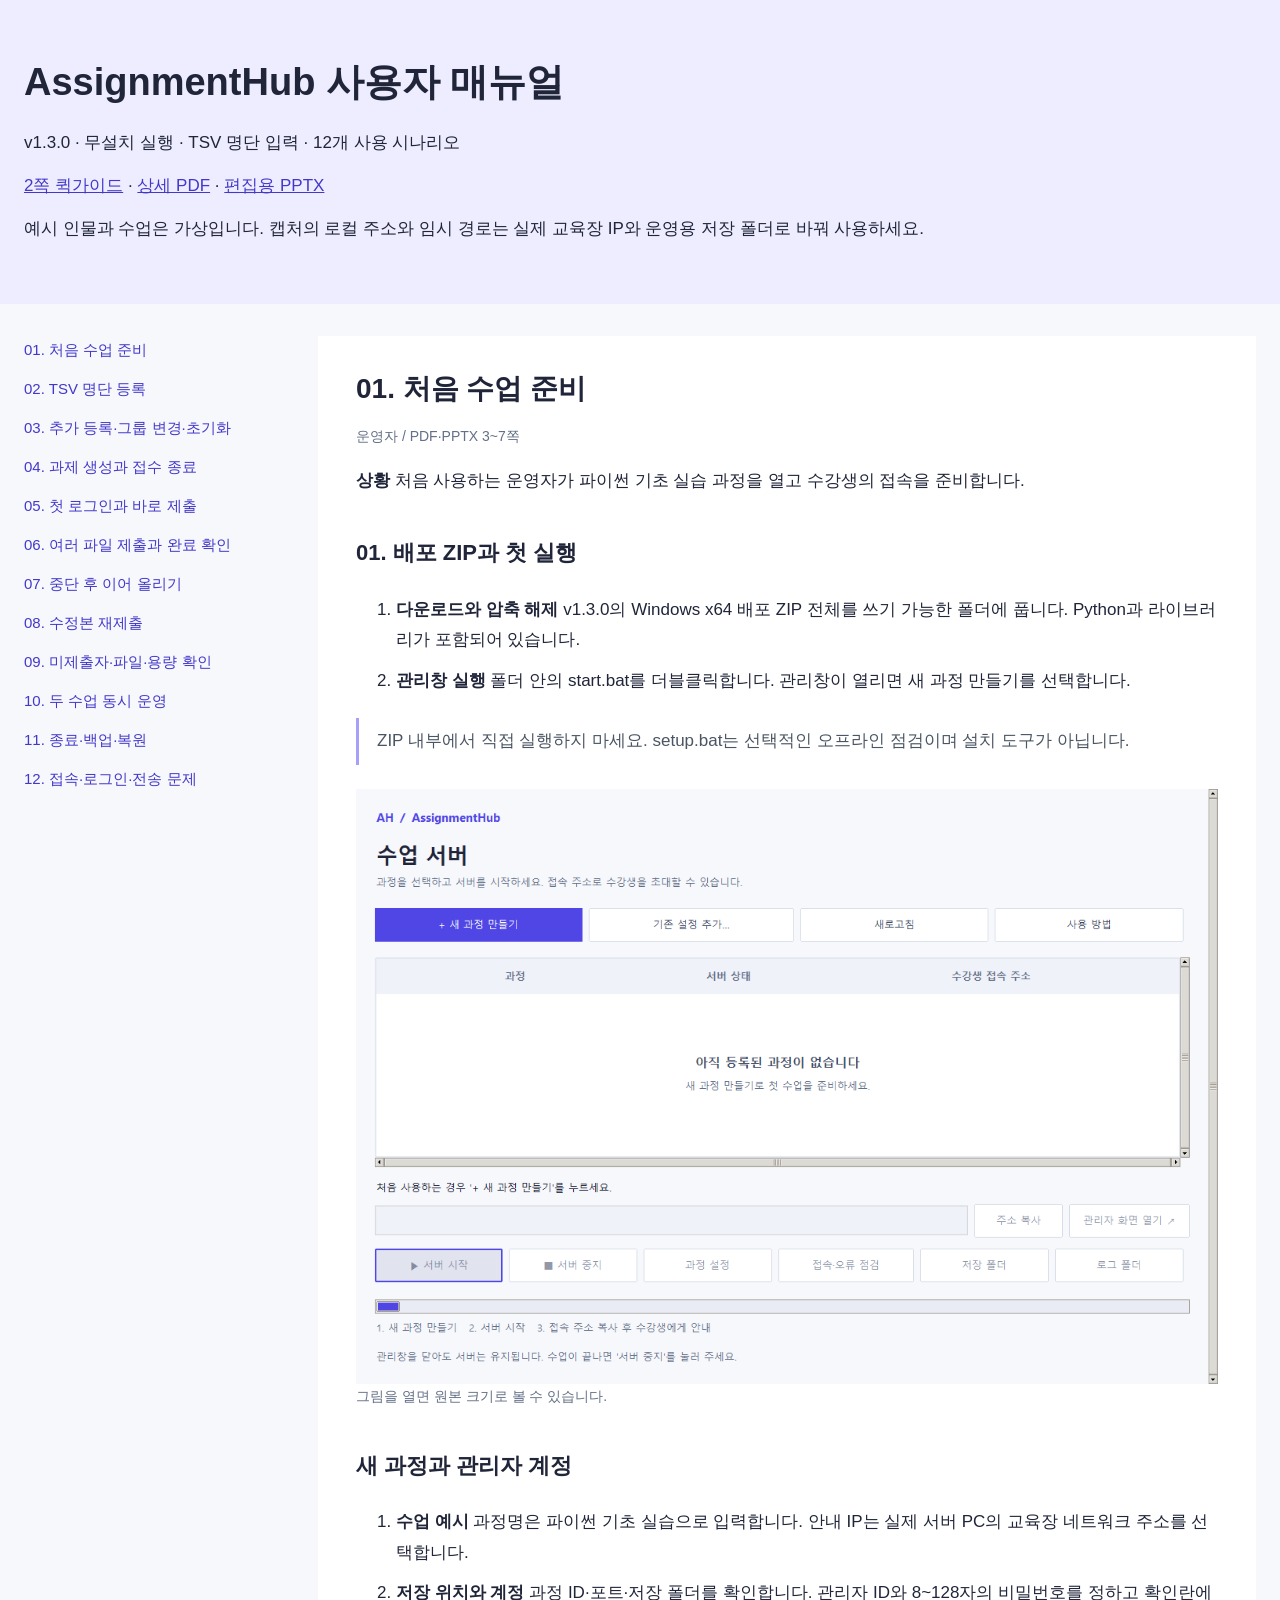
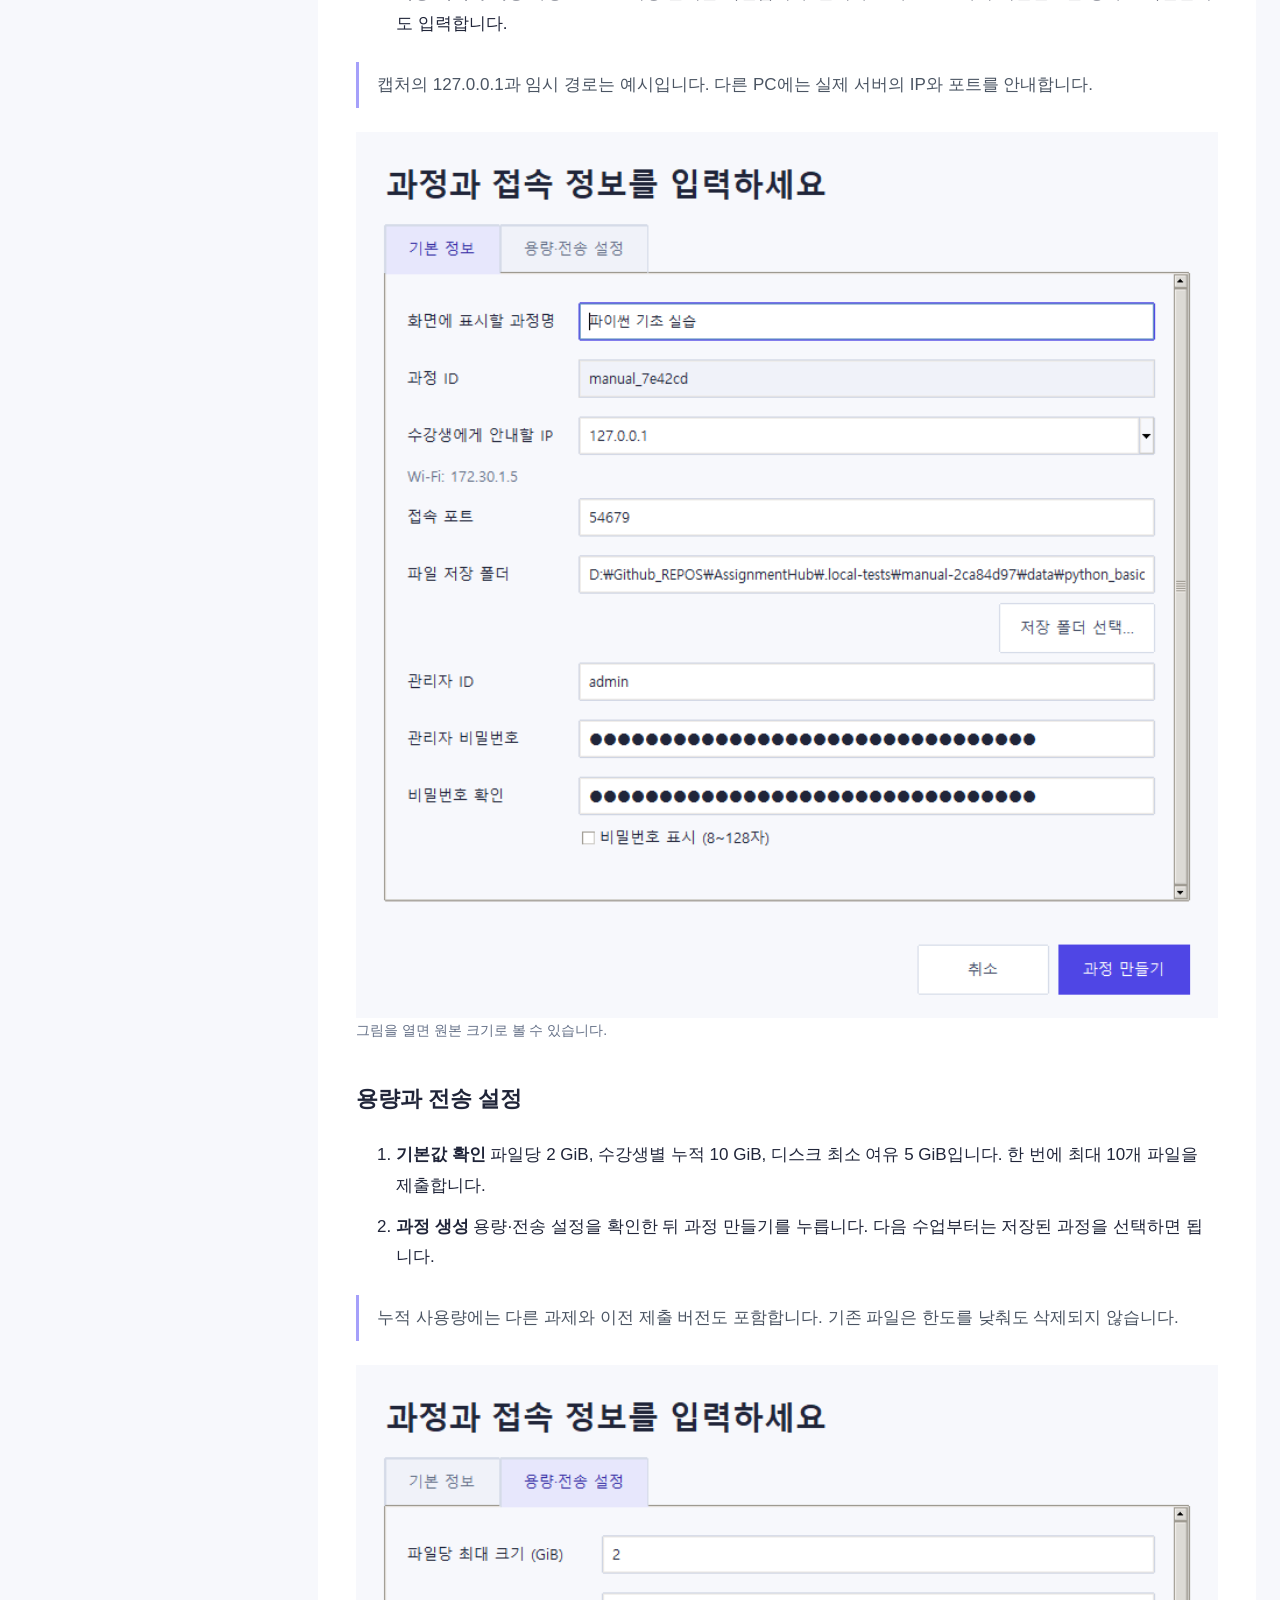
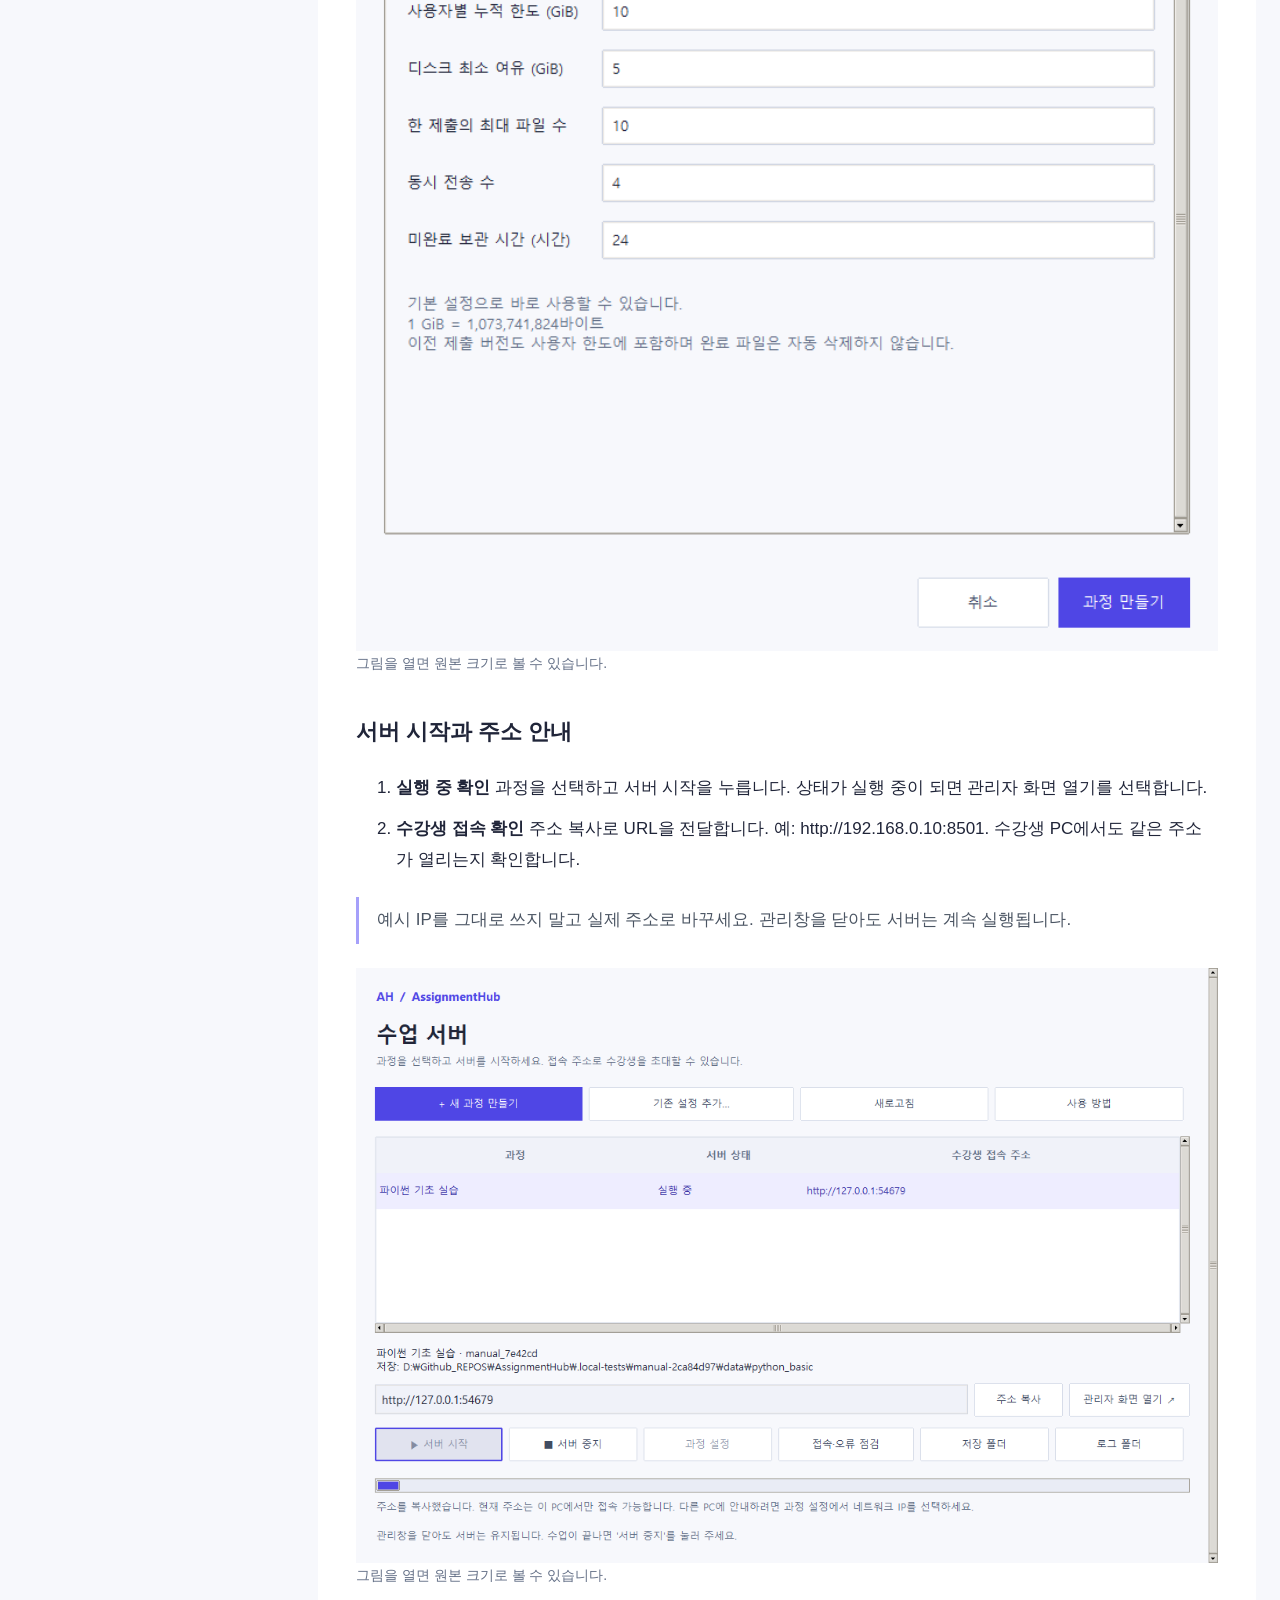
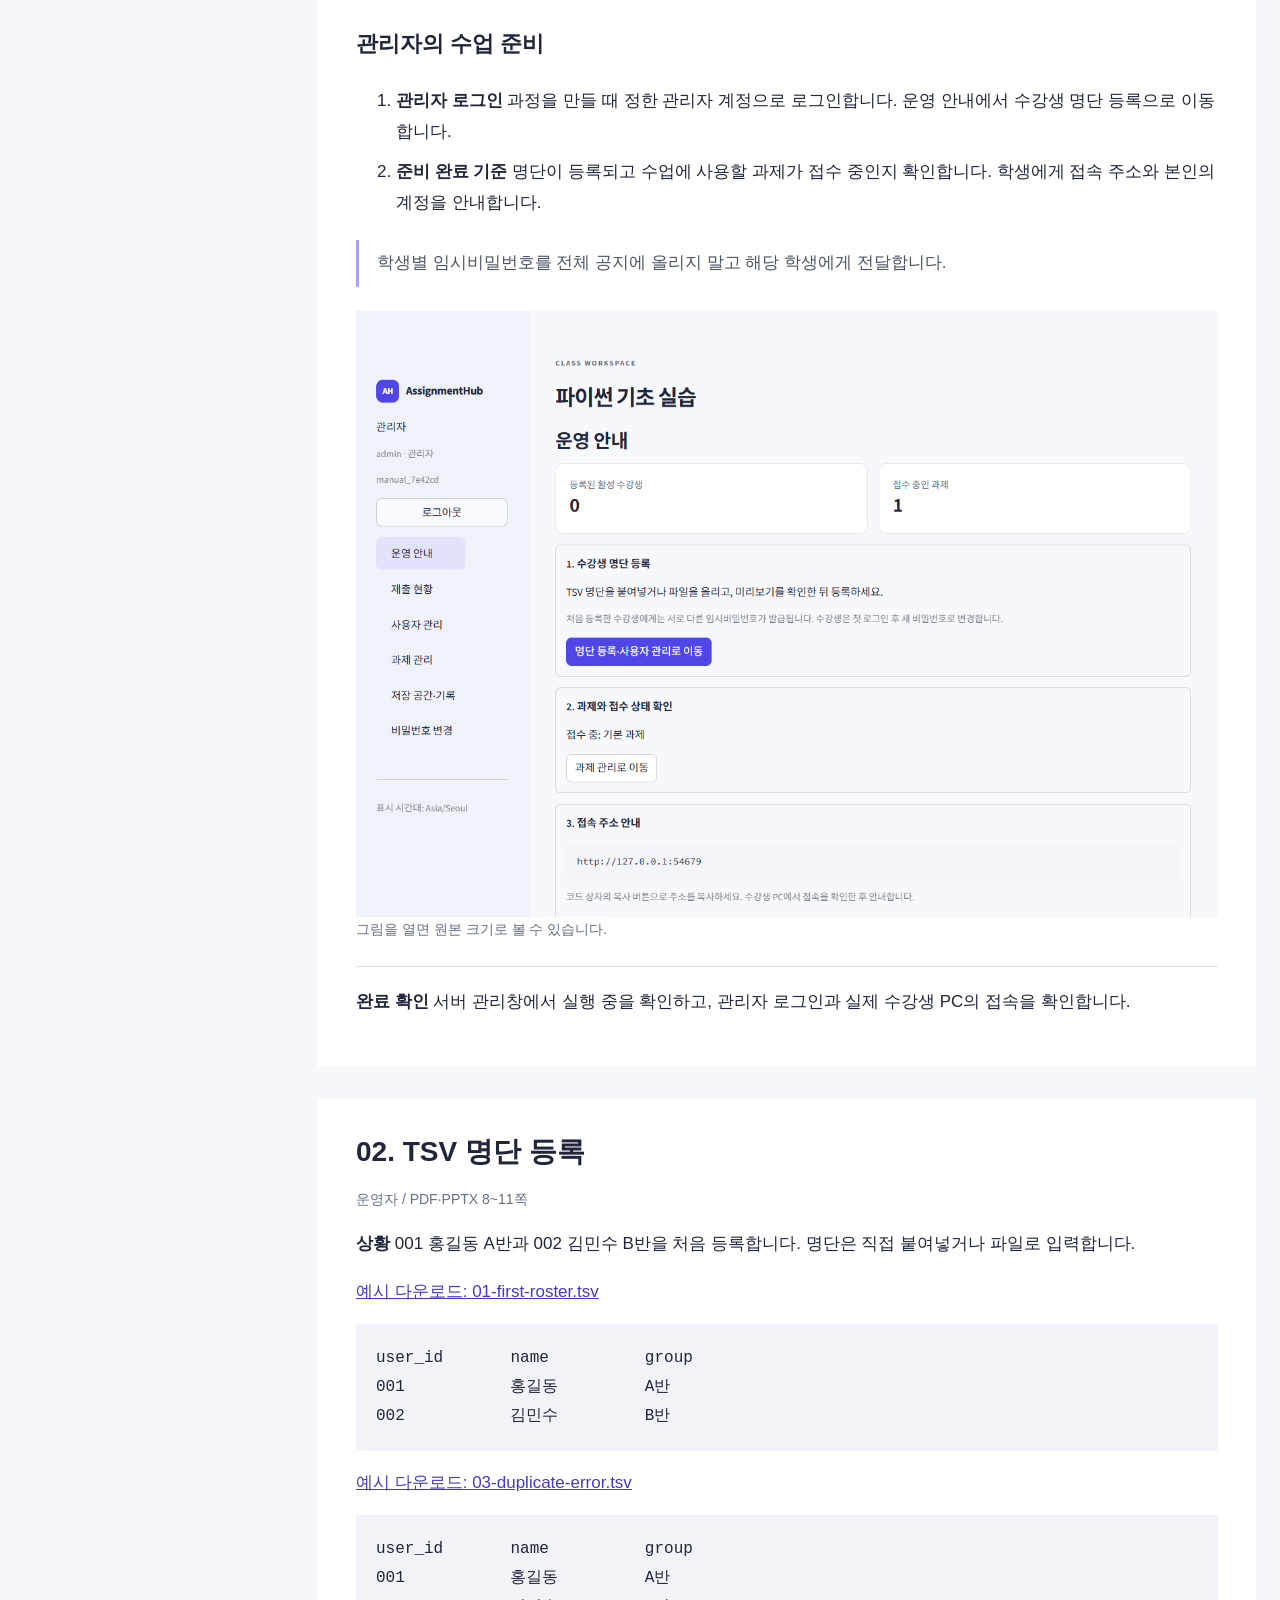
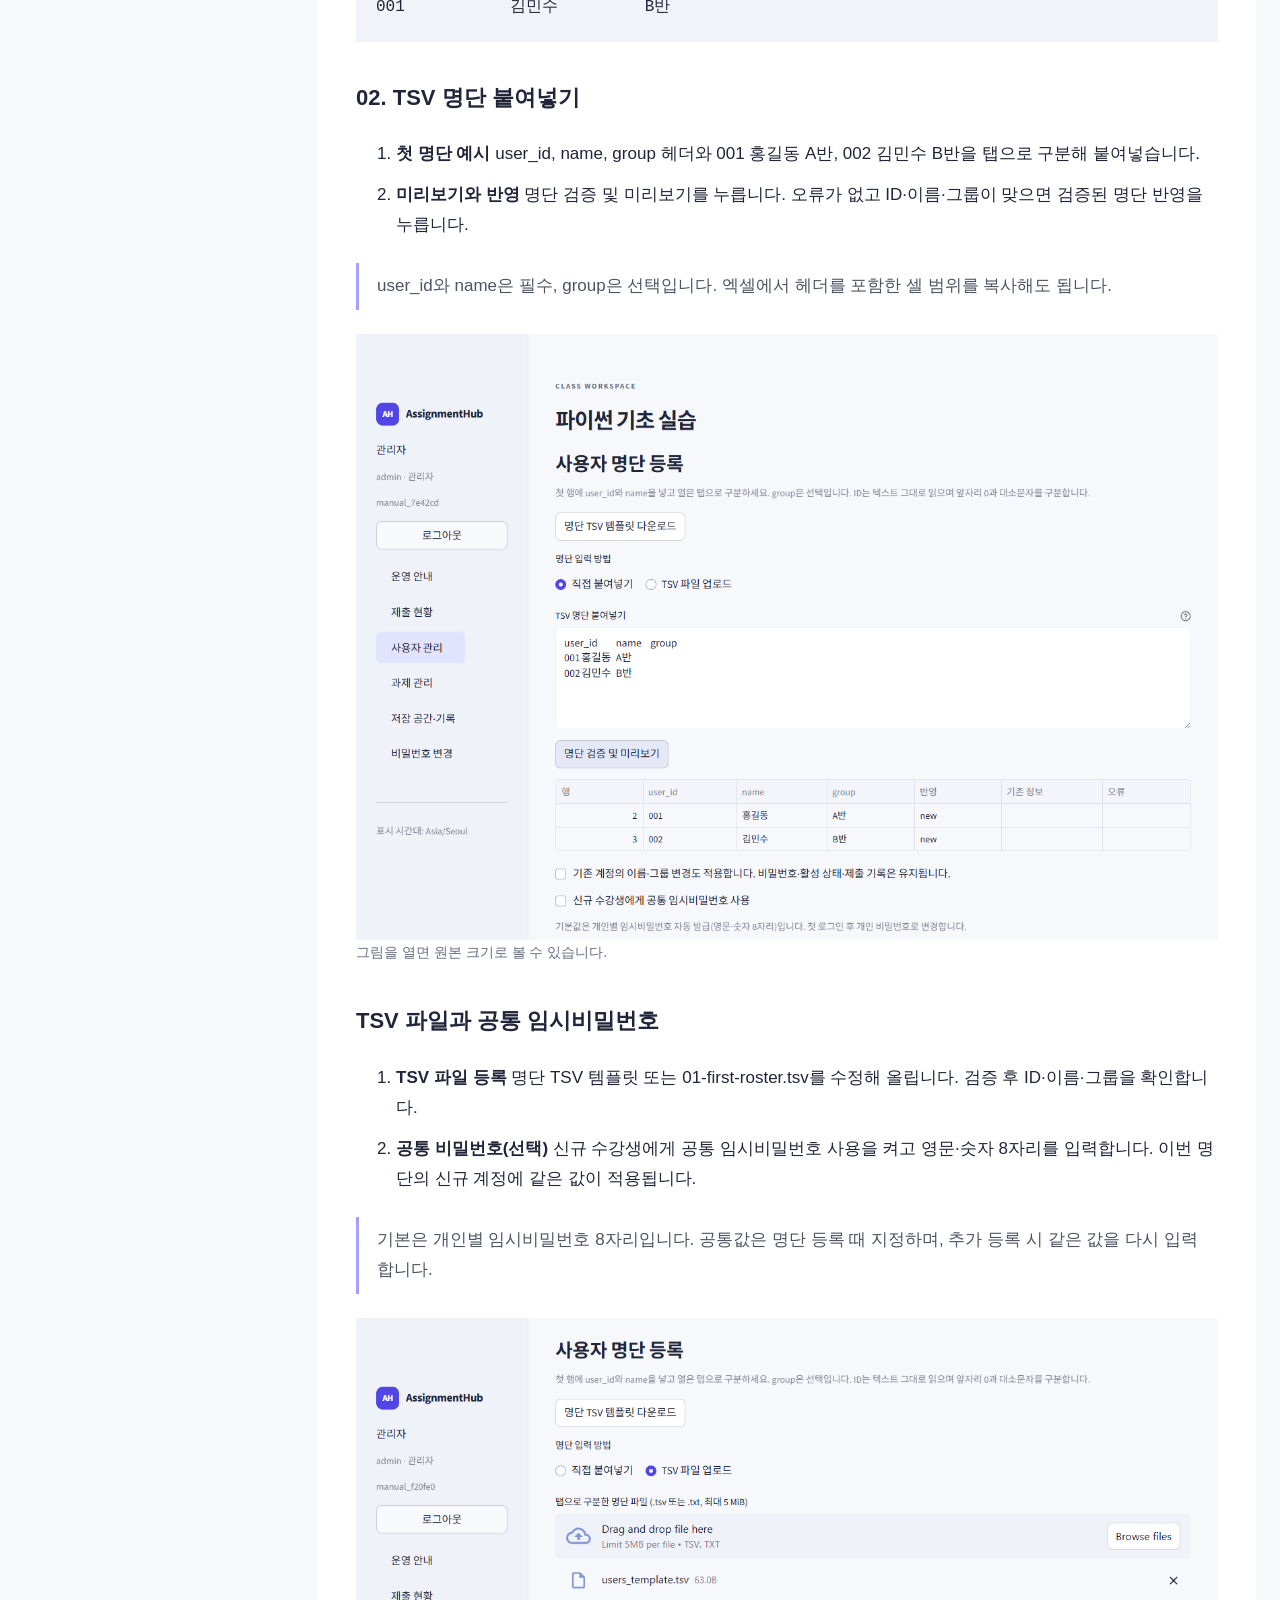
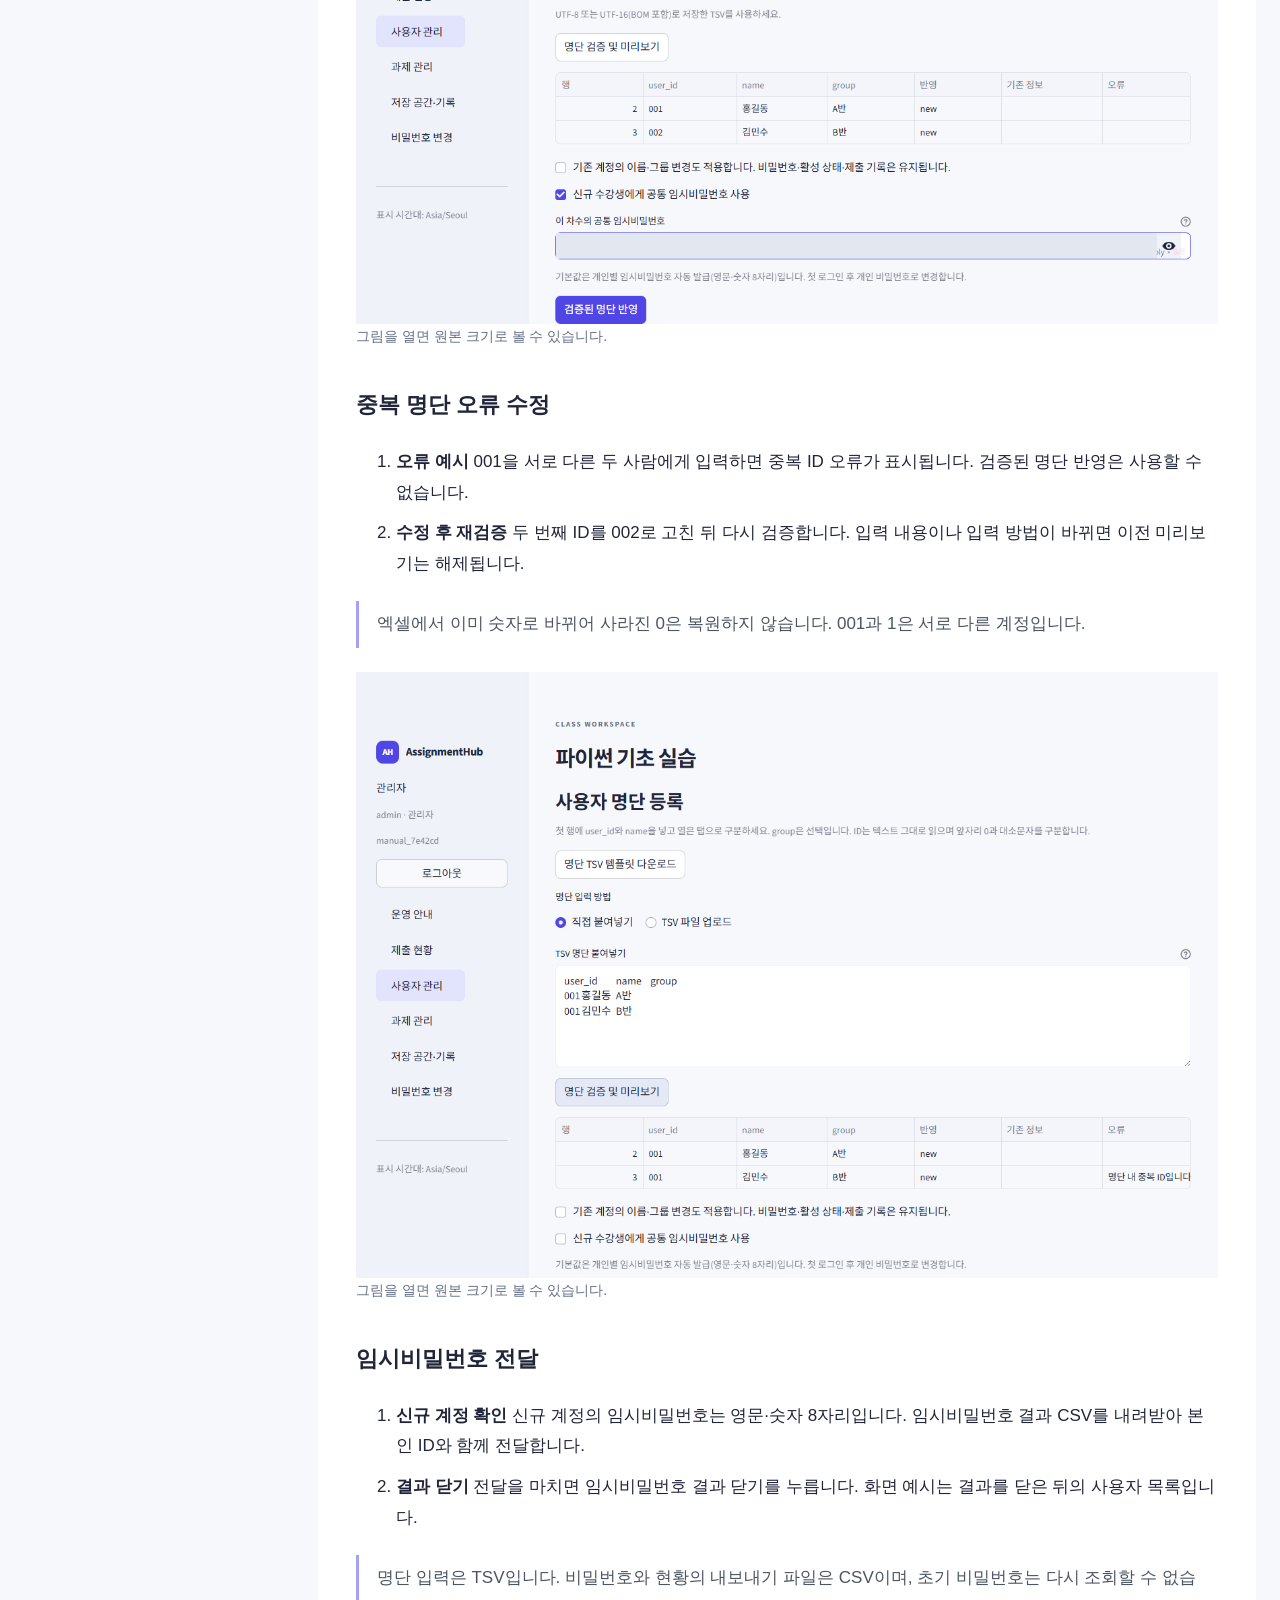
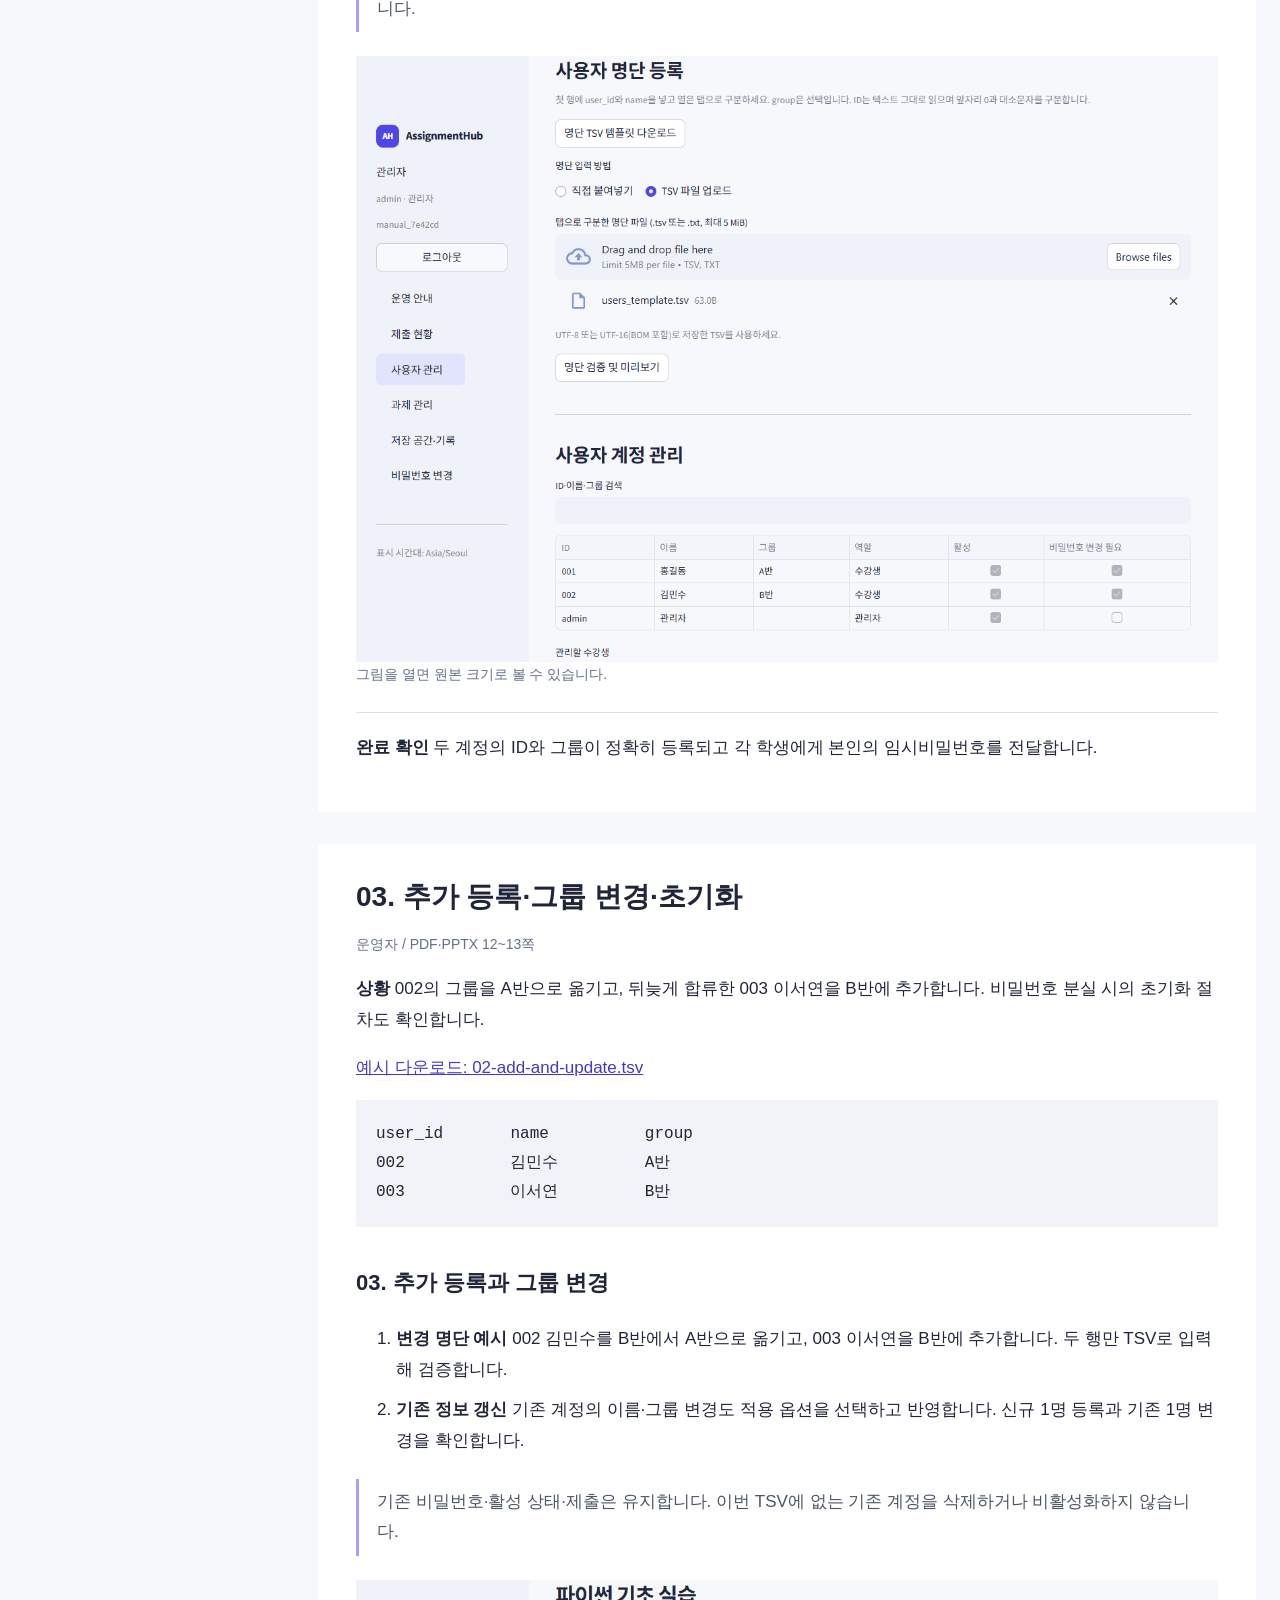
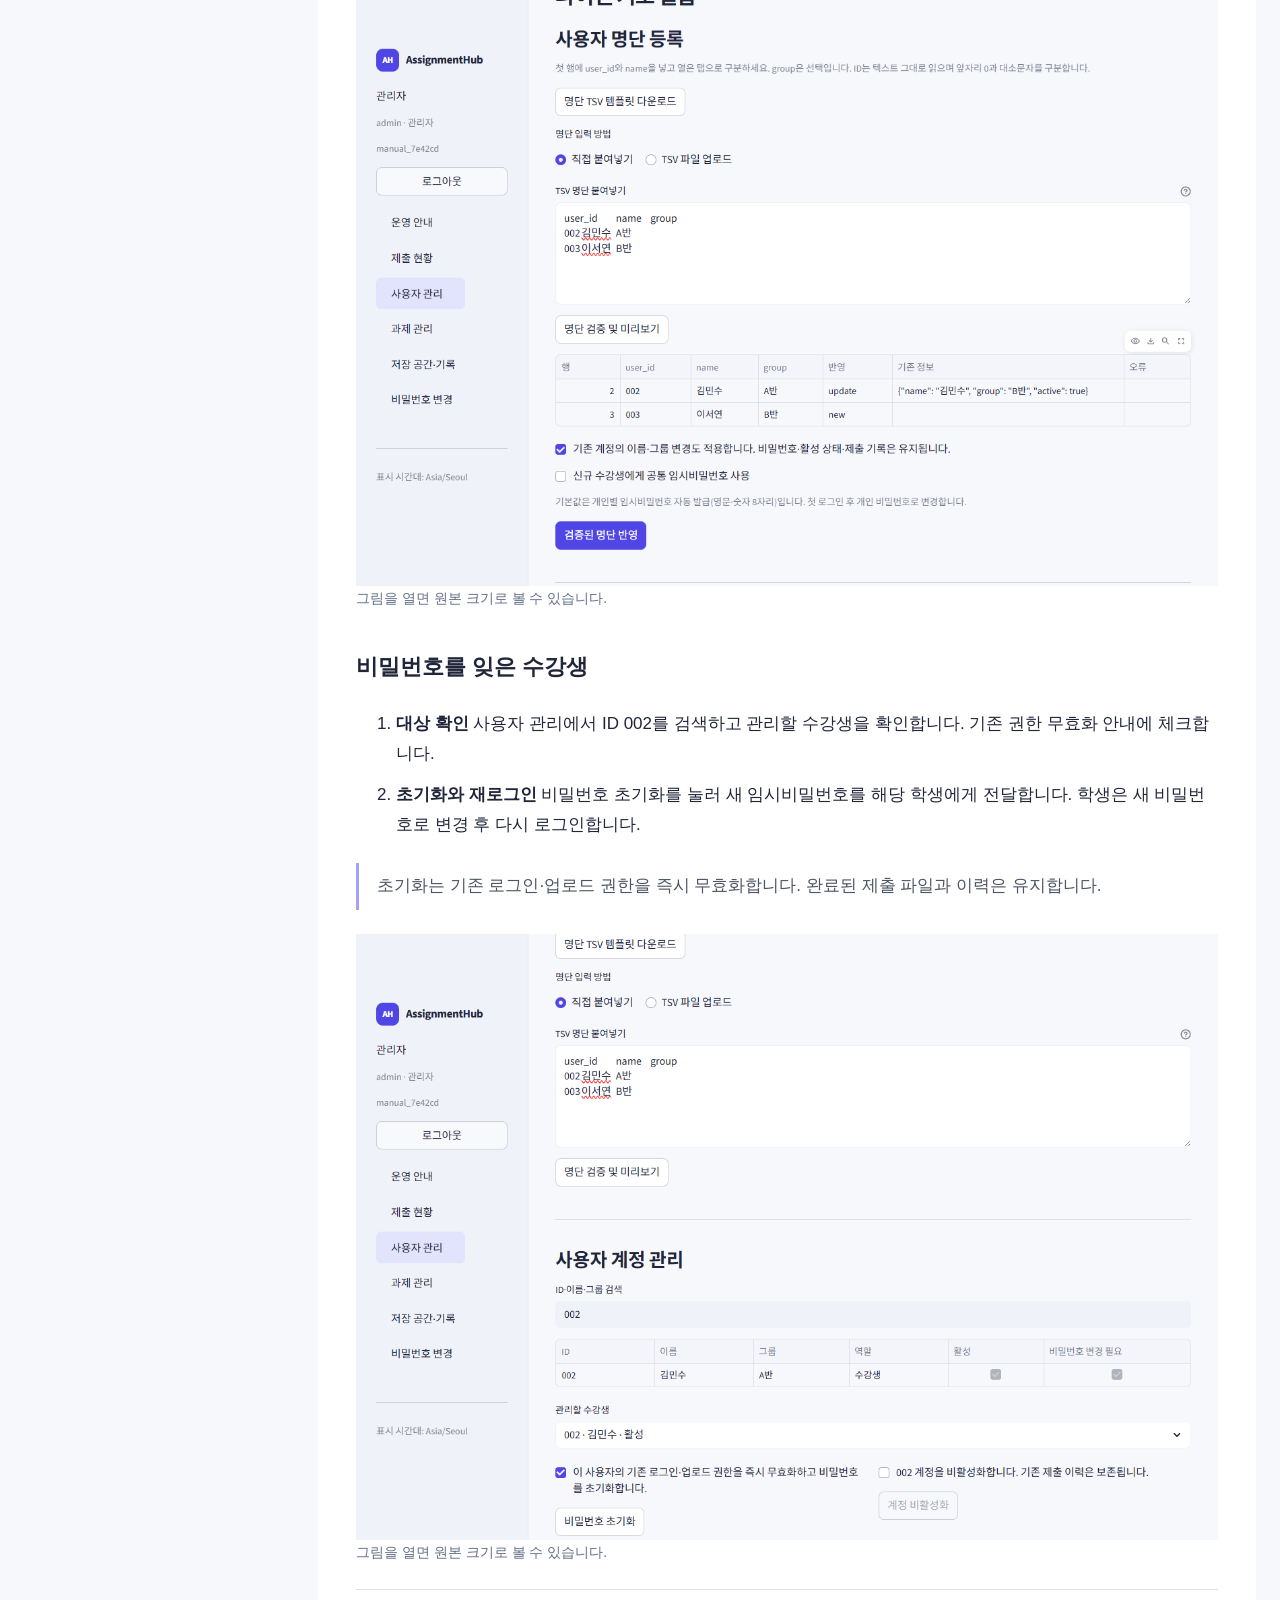
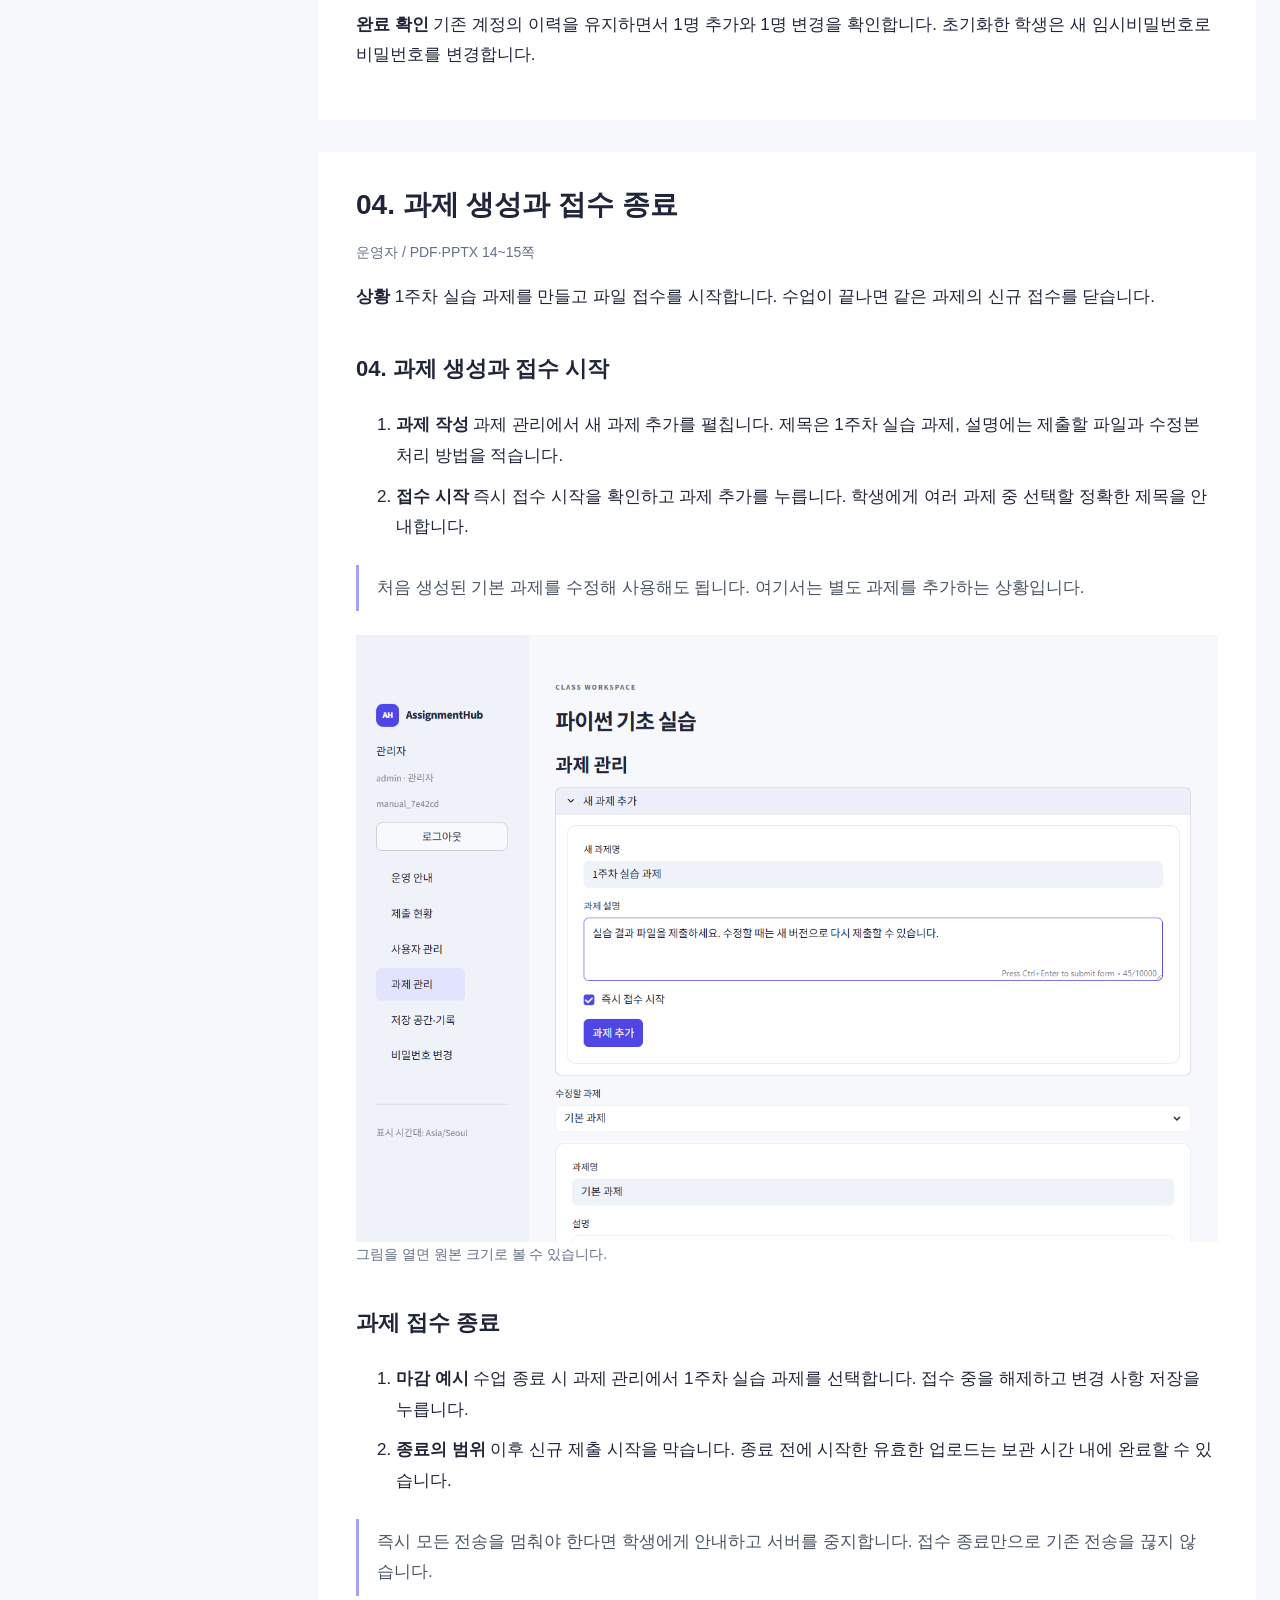
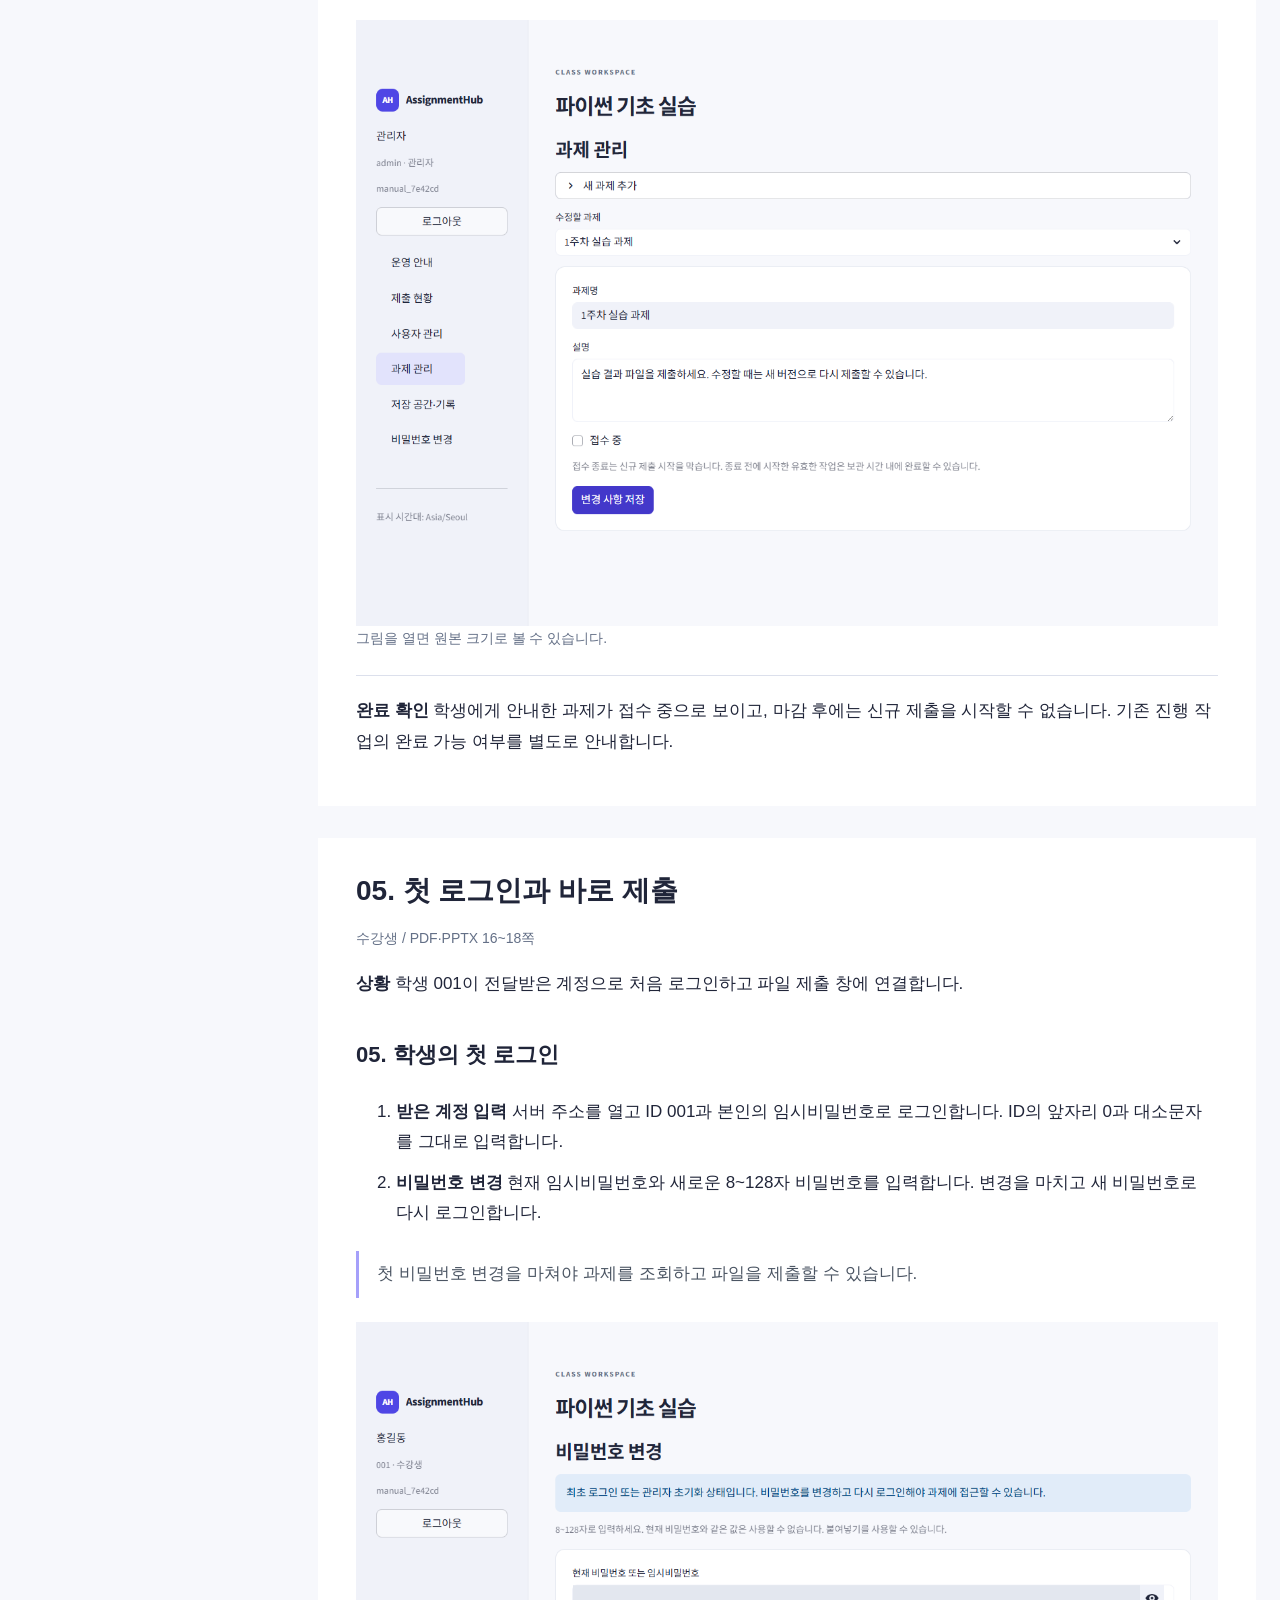
==== commit b7bd3b21: "feat: simplify submission and configure eight-character temporary passwords Open the uploader with t" ====
--- a/docs/manual/index.html
+++ b/docs/manual/index.html
@@ -1,14 +1,14 @@
-<!doctype html><html lang="ko"><head><meta charset="utf-8"><meta name="viewport" content="width=device-width,initial-scale=1"><title>AssignmentHub v1.2.0 시나리오별 사용자 매뉴얼</title><style>*{box-sizing:border-box}html{scroll-behavior:smooth}body{margin:0;color:#202539;background:#f7f8fc;font:17px/1.8 "Malgun Gothic",sans-serif}a{color:#4338ca}header{padding:48px max(24px,calc((100% - 1300px)/2));background:#eeedff}h1{font-size:38px;margin:0}header p{margin:12px 0}main{max-width:1340px;margin:auto;padding:32px 24px;display:grid;grid-template-columns:250px 1fr;gap:44px}nav{position:sticky;top:24px;align-self:start}nav a{display:block;margin:0 0 12px;text-decoration:none;font-size:15px}section{background:white;padding:32px 38px;margin-bottom:32px;scroll-margin-top:20px}h2{font-size:28px;line-height:1.5;margin:0 0 8px}h3{font-size:22px;margin:36px 0 16px}li{padding:5px 0}.meta,figcaption{color:#647087;font-size:14px}.note{border-left:3px solid #a5a0fa;padding:8px 18px;color:#4b5563}.done{border-top:1px solid #dce0ec;padding-top:20px}figure{margin:24px 0}img{display:block;width:100%;height:auto}pre{overflow:auto;background:#f1f3f9;padding:20px;font:16px/1.8 Consolas,"Malgun Gothic",monospace;tab-size:14}footer{padding:24px;text-align:center;color:#647087;font-size:14px}@media(max-width:800px){main{display:block;padding:18px}nav{position:static;margin-bottom:24px}section{padding:24px 18px}header{padding:32px 24px}h1{font-size:30px}}@media print{body{background:white;font-size:11pt}nav,header .downloads,figcaption{display:none}main{display:block;padding:0}section{padding:0;break-before:page}h2,h3{break-after:avoid}figure{break-inside:avoid}img{max-height:18cm;object-fit:contain}a{color:inherit;text-decoration:none}header{padding:0;background:white}}</style></head><body><header><h1>AssignmentHub 사용자 매뉴얼</h1><p>v1.2.0 · 무설치 실행 · TSV 명단 입력 · 12개 사용 시나리오</p><p class="downloads"><a href="AssignmentHub_퀵가이드.pdf">2쪽 퀵가이드</a> · <a href="AssignmentHub_사용자_매뉴얼.pdf">상세 PDF</a> · <a href="AssignmentHub_사용자_매뉴얼.pptx">편집용 PPTX</a></p><p>예시 인물과 수업은 가상입니다. 캡처의 로컬 주소와 임시 경로는 실제 교육장 IP와 운영용 저장 폴더로 바꿔 사용하세요.</p></header><main><nav aria-label="시나리오 목차"><a href="#scenario-01">01. 처음 수업 준비</a><a href="#scenario-02">02. TSV 명단 등록</a><a href="#scenario-03">03. 추가 등록·그룹 변경·초기화</a><a href="#scenario-04">04. 과제 생성과 접수 종료</a><a href="#scenario-05">05. 첫 로그인과 제출 창 연결</a><a href="#scenario-06">06. 여러 파일 제출과 완료 확인</a><a href="#scenario-07">07. 중단 후 이어 올리기</a><a href="#scenario-08">08. 수정본 재제출</a><a href="#scenario-09">09. 미제출자·파일·용량 확인</a><a href="#scenario-10">10. 두 수업 동시 운영</a><a href="#scenario-11">11. 종료·백업·복원</a><a href="#scenario-12">12. 접속·로그인·전송 문제</a></nav><article><section id="scenario-01"><h2>01. 처음 수업 준비</h2>
+<!doctype html><html lang="ko"><head><meta charset="utf-8"><meta name="viewport" content="width=device-width,initial-scale=1"><title>AssignmentHub v1.3.0 시나리오별 사용자 매뉴얼</title><style>*{box-sizing:border-box}html{scroll-behavior:smooth}body{margin:0;color:#202539;background:#f7f8fc;font:17px/1.8 "Malgun Gothic",sans-serif}a{color:#4338ca}header{padding:48px max(24px,calc((100% - 1300px)/2));background:#eeedff}h1{font-size:38px;margin:0}header p{margin:12px 0}main{max-width:1340px;margin:auto;padding:32px 24px;display:grid;grid-template-columns:250px 1fr;gap:44px}nav{position:sticky;top:24px;align-self:start}nav a{display:block;margin:0 0 12px;text-decoration:none;font-size:15px}section{background:white;padding:32px 38px;margin-bottom:32px;scroll-margin-top:20px}h2{font-size:28px;line-height:1.5;margin:0 0 8px}h3{font-size:22px;margin:36px 0 16px}li{padding:5px 0}.meta,figcaption{color:#647087;font-size:14px}.note{border-left:3px solid #a5a0fa;padding:8px 18px;color:#4b5563}.done{border-top:1px solid #dce0ec;padding-top:20px}figure{margin:24px 0}img{display:block;width:100%;height:auto}pre{overflow:auto;background:#f1f3f9;padding:20px;font:16px/1.8 Consolas,"Malgun Gothic",monospace;tab-size:14}footer{padding:24px;text-align:center;color:#647087;font-size:14px}@media(max-width:800px){main{display:block;padding:18px}nav{position:static;margin-bottom:24px}section{padding:24px 18px}header{padding:32px 24px}h1{font-size:30px}}@media print{body{background:white;font-size:11pt}nav,header .downloads,figcaption{display:none}main{display:block;padding:0}section{padding:0;break-before:page}h2,h3{break-after:avoid}figure{break-inside:avoid}img{max-height:18cm;object-fit:contain}a{color:inherit;text-decoration:none}header{padding:0;background:white}}</style></head><body><header><h1>AssignmentHub 사용자 매뉴얼</h1><p>v1.3.0 · 무설치 실행 · TSV 명단 입력 · 12개 사용 시나리오</p><p class="downloads"><a href="AssignmentHub_퀵가이드.pdf">2쪽 퀵가이드</a> · <a href="AssignmentHub_사용자_매뉴얼.pdf">상세 PDF</a> · <a href="AssignmentHub_사용자_매뉴얼.pptx">편집용 PPTX</a></p><p>예시 인물과 수업은 가상입니다. 캡처의 로컬 주소와 임시 경로는 실제 교육장 IP와 운영용 저장 폴더로 바꿔 사용하세요.</p></header><main><nav aria-label="시나리오 목차"><a href="#scenario-01">01. 처음 수업 준비</a><a href="#scenario-02">02. TSV 명단 등록</a><a href="#scenario-03">03. 추가 등록·그룹 변경·초기화</a><a href="#scenario-04">04. 과제 생성과 접수 종료</a><a href="#scenario-05">05. 첫 로그인과 바로 제출</a><a href="#scenario-06">06. 여러 파일 제출과 완료 확인</a><a href="#scenario-07">07. 중단 후 이어 올리기</a><a href="#scenario-08">08. 수정본 재제출</a><a href="#scenario-09">09. 미제출자·파일·용량 확인</a><a href="#scenario-10">10. 두 수업 동시 운영</a><a href="#scenario-11">11. 종료·백업·복원</a><a href="#scenario-12">12. 접속·로그인·전송 문제</a></nav><article><section id="scenario-01"><h2>01. 처음 수업 준비</h2>
 <p class="meta">운영자 / PDF·PPTX 3~7쪽</p>
 <p><strong>상황</strong> 처음 사용하는 운영자가 파이썬 기초 실습 과정을 열고 수강생의 접속을 준비합니다.</p>
 <h3>01. 배포 ZIP과 첫 실행</h3><ol>
-<li><strong>다운로드와 압축 해제</strong> v1.2.0의 Windows x64 배포 ZIP 전체를 쓰기 가능한 폴더에 풉니다. Python과 라이브러리가 포함되어 있습니다.</li>
+<li><strong>다운로드와 압축 해제</strong> v1.3.0의 Windows x64 배포 ZIP 전체를 쓰기 가능한 폴더에 풉니다. Python과 라이브러리가 포함되어 있습니다.</li>
 <li><strong>관리창 실행</strong> 폴더 안의 start.bat를 더블클릭합니다. 관리창이 열리면 새 과정 만들기를 선택합니다.</li>
 </ol><p class="note">ZIP 내부에서 직접 실행하지 마세요. setup.bat는 선택적인 오프라인 점검이며 설치 도구가 아닙니다.</p>
 <figure><a href="screenshots/01-manager-empty.png"><img loading="lazy" src="screenshots/01-manager-empty.png" alt="01. 배포 ZIP과 첫 실행 실제 화면"></a><figcaption>그림을 열면 원본 크기로 볼 수 있습니다.</figcaption></figure>
 <h3>새 과정과 관리자 계정</h3><ol>
 <li><strong>수업 예시</strong> 과정명은 파이썬 기초 실습으로 입력합니다. 안내 IP는 실제 서버 PC의 교육장 네트워크 주소를 선택합니다.</li>
-<li><strong>저장 위치와 계정</strong> 과정 ID·포트·저장 폴더를 확인합니다. 관리자 ID와 12~128자의 비밀번호를 정하고 확인란에도 입력합니다.</li>
+<li><strong>저장 위치와 계정</strong> 과정 ID·포트·저장 폴더를 확인합니다. 관리자 ID와 8~128자의 비밀번호를 정하고 확인란에도 입력합니다.</li>
 </ol><p class="note">캡처의 127.0.0.1과 임시 경로는 예시입니다. 다른 PC에는 실제 서버의 IP와 포트를 안내합니다.</p>
 <figure><a href="screenshots/02-create-course.png"><img loading="lazy" src="screenshots/02-create-course.png" alt="새 과정과 관리자 계정 실제 화면"></a><figcaption>그림을 열면 원본 크기로 볼 수 있습니다.</figcaption></figure>
 <h3>용량과 전송 설정</h3><ol>
@@ -40,18 +40,18 @@
 <li><strong>미리보기와 반영</strong> 명단 검증 및 미리보기를 누릅니다. 오류가 없고 ID·이름·그룹이 맞으면 검증된 명단 반영을 누릅니다.</li>
 </ol><p class="note">user_id와 name은 필수, group은 선택입니다. 엑셀에서 헤더를 포함한 셀 범위를 복사해도 됩니다.</p>
 <figure><a href="screenshots/25-tsv-roster.png"><img loading="lazy" src="screenshots/25-tsv-roster.png" alt="02. TSV 명단 붙여넣기 실제 화면"></a><figcaption>그림을 열면 원본 크기로 볼 수 있습니다.</figcaption></figure>
-<h3>TSV 파일로 명단 등록</h3><ol>
-<li><strong>파일 작성</strong> 명단 TSV 템플릿을 내려받거나 동봉한 01-first-roster.tsv를 수정합니다. ID는 001처럼 텍스트 그대로 작성합니다.</li>
-<li><strong>파일 업로드</strong> TSV 파일 업로드를 선택하고 .tsv 또는 .txt 파일을 올립니다. 검증 후 미리보기를 확인해 반영합니다.</li>
-</ol><p class="note">UTF-8 또는 BOM이 있는 UTF-16을 지원합니다. 최대 5 MiB, 10,000명, 30열입니다.</p>
-<figure><a href="screenshots/08-roster-preview.png"><img loading="lazy" src="screenshots/08-roster-preview.png" alt="TSV 파일로 명단 등록 실제 화면"></a><figcaption>그림을 열면 원본 크기로 볼 수 있습니다.</figcaption></figure>
+<h3>TSV 파일과 공통 임시비밀번호</h3><ol>
+<li><strong>TSV 파일 등록</strong> 명단 TSV 템플릿 또는 01-first-roster.tsv를 수정해 올립니다. 검증 후 ID·이름·그룹을 확인합니다.</li>
+<li><strong>공통 비밀번호(선택)</strong> 신규 수강생에게 공통 임시비밀번호 사용을 켜고 영문·숫자 8자리를 입력합니다. 이번 명단의 신규 계정에 같은 값이 적용됩니다.</li>
+</ol><p class="note">기본은 개인별 임시비밀번호 8자리입니다. 공통값은 명단 등록 때 지정하며, 추가 등록 시 같은 값을 다시 입력합니다.</p>
+<figure><a href="screenshots/08-roster-preview.png"><img loading="lazy" src="screenshots/08-roster-preview.png" alt="TSV 파일과 공통 임시비밀번호 실제 화면"></a><figcaption>그림을 열면 원본 크기로 볼 수 있습니다.</figcaption></figure>
 <h3>중복 명단 오류 수정</h3><ol>
 <li><strong>오류 예시</strong> 001을 서로 다른 두 사람에게 입력하면 중복 ID 오류가 표시됩니다. 검증된 명단 반영은 사용할 수 없습니다.</li>
 <li><strong>수정 후 재검증</strong> 두 번째 ID를 002로 고친 뒤 다시 검증합니다. 입력 내용이나 입력 방법이 바뀌면 이전 미리보기는 해제됩니다.</li>
 </ol><p class="note">엑셀에서 이미 숫자로 바뀌어 사라진 0은 복원하지 않습니다. 001과 1은 서로 다른 계정입니다.</p>
 <figure><a href="screenshots/26-tsv-duplicate.png"><img loading="lazy" src="screenshots/26-tsv-duplicate.png" alt="중복 명단 오류 수정 실제 화면"></a><figcaption>그림을 열면 원본 크기로 볼 수 있습니다.</figcaption></figure>
 <h3>임시비밀번호 전달</h3><ol>
-<li><strong>신규 계정 확인</strong> 반영 직후 신규 사용자의 임시비밀번호가 표시됩니다. 임시비밀번호 결과 CSV를 내려받아 학생별로 전달합니다.</li>
+<li><strong>신규 계정 확인</strong> 신규 계정의 임시비밀번호는 영문·숫자 8자리입니다. 임시비밀번호 결과 CSV를 내려받아 본인 ID와 함께 전달합니다.</li>
 <li><strong>결과 닫기</strong> 전달을 마치면 임시비밀번호 결과 닫기를 누릅니다. 화면 예시는 결과를 닫은 뒤의 사용자 목록입니다.</li>
 </ol><p class="note">명단 입력은 TSV입니다. 비밀번호와 현황의 내보내기 파일은 CSV이며, 초기 비밀번호는 다시 조회할 수 없습니다.</p>
 <figure><a href="screenshots/09-users-registered.png"><img loading="lazy" src="screenshots/09-users-registered.png" alt="임시비밀번호 전달 실제 화면"></a><figcaption>그림을 열면 원본 크기로 볼 수 있습니다.</figcaption></figure>
@@ -84,24 +84,24 @@
 <li><strong>종료의 범위</strong> 이후 신규 제출 시작을 막습니다. 종료 전에 시작한 유효한 업로드는 보관 시간 내에 완료할 수 있습니다.</li>
 </ol><p class="note">즉시 모든 전송을 멈춰야 한다면 학생에게 안내하고 서버를 중지합니다. 접수 종료만으로 기존 전송을 끊지 않습니다.</p>
 <figure><a href="screenshots/29-assignment-closed.png"><img loading="lazy" src="screenshots/29-assignment-closed.png" alt="과제 접수 종료 실제 화면"></a><figcaption>그림을 열면 원본 크기로 볼 수 있습니다.</figcaption></figure>
-<p class="done"><strong>완료 확인</strong> 학생에게 안내한 과제가 접수 중으로 보이고, 마감 후에는 신규 제출을 시작할 수 없습니다. 기존 진행 작업의 완료 가능 여부를 별도로 안내합니다.</p></section><section id="scenario-05"><h2>05. 첫 로그인과 제출 창 연결</h2>
+<p class="done"><strong>완료 확인</strong> 학생에게 안내한 과제가 접수 중으로 보이고, 마감 후에는 신규 제출을 시작할 수 없습니다. 기존 진행 작업의 완료 가능 여부를 별도로 안내합니다.</p></section><section id="scenario-05"><h2>05. 첫 로그인과 바로 제출</h2>
 <p class="meta">수강생 / PDF·PPTX 16~18쪽</p>
 <p><strong>상황</strong> 학생 001이 전달받은 계정으로 처음 로그인하고 파일 제출 창에 연결합니다.</p>
 <h3>05. 학생의 첫 로그인</h3><ol>
 <li><strong>받은 계정 입력</strong> 서버 주소를 열고 ID 001과 본인의 임시비밀번호로 로그인합니다. ID의 앞자리 0과 대소문자를 그대로 입력합니다.</li>
-<li><strong>비밀번호 변경</strong> 현재 임시비밀번호와 새로운 12~128자 비밀번호를 입력합니다. 변경을 마치고 새 비밀번호로 다시 로그인합니다.</li>
+<li><strong>비밀번호 변경</strong> 현재 임시비밀번호와 새로운 8~128자 비밀번호를 입력합니다. 변경을 마치고 새 비밀번호로 다시 로그인합니다.</li>
 </ol><p class="note">첫 비밀번호 변경을 마쳐야 과제를 조회하고 파일을 제출할 수 있습니다.</p>
 <figure><a href="screenshots/11-first-password.png"><img loading="lazy" src="screenshots/11-first-password.png" alt="05. 학생의 첫 로그인 실제 화면"></a><figcaption>그림을 열면 원본 크기로 볼 수 있습니다.</figcaption></figure>
-<h3>파일 제출 화면 연결</h3><ol>
-<li><strong>연결 코드 사용</strong> 일회용 연결 코드 발급을 눌러 코드를 복사합니다. 파일 제출·이어 올리기 화면 열기로 제출 창을 엽니다.</li>
-<li><strong>접속 계정 확인</strong> 제출 창에서 코드로 연결합니다. 연결 후 표시된 ID가 본인의 ID인지 확인합니다.</li>
-</ol><p class="note">코드는 짧은 시간 동안 한 번만 사용합니다. 예시 화면의 코드 영역은 가렸습니다.</p>
-<figure><a href="screenshots/12-student-home.png"><img loading="lazy" src="screenshots/12-student-home.png" alt="파일 제출 화면 연결 실제 화면"></a><figcaption>그림을 열면 원본 크기로 볼 수 있습니다.</figcaption></figure>
-<h3>제출 창에서 직접 로그인</h3><ol>
-<li><strong>코드가 만료된 경우</strong> 새 연결 코드를 받거나 제출 창의 ID와 비밀번호로 로그인합니다. 비밀번호는 처음 변경한 새 비밀번호입니다.</li>
-<li><strong>다시 연 창</strong> 새로고침이나 브라우저 재실행 후에도 본인 계정으로 로그인할 수 있습니다. 이어 올릴 작업은 로그인 후 선택합니다.</li>
-</ol><p class="note">다른 사람의 계정으로 제출하면 그 계정의 이력에 남습니다. 본인 계정과 과제명을 확인하세요.</p>
-<figure><a href="screenshots/13-upload-connect.png"><img loading="lazy" src="screenshots/13-upload-connect.png" alt="제출 창에서 직접 로그인 실제 화면"></a><figcaption>그림을 열면 원본 크기로 볼 수 있습니다.</figcaption></figure>
+<h3>과제 선택 후 바로 제출</h3><ol>
+<li><strong>제출할 과제 선택</strong> 수업 화면에서 안내받은 과제를 고릅니다. 과제 설명과 접수 상태를 확인합니다.</li>
+<li><strong>파일 제출 버튼</strong> 파일 제출·이어 올리기를 누릅니다. 현재 로그인한 계정과 선택한 과제로 제출 창이 바로 열립니다.</li>
+</ol><p class="note">코드 발급이나 입력 없이 제출할 수 있습니다. 수업 화면에서 로그아웃하면 열어 둔 제출 창의 로그인도 종료됩니다.</p>
+<figure><a href="screenshots/12-student-home.png"><img loading="lazy" src="screenshots/12-student-home.png" alt="과제 선택 후 바로 제출 실제 화면"></a><figcaption>그림을 열면 원본 크기로 볼 수 있습니다.</figcaption></figure>
+<h3>파일 선택 화면 확인</h3><ol>
+<li><strong>본인 계정과 과제 확인</strong> 제출 창에 본인의 ID와 선택한 과제가 표시됩니다. 파일을 선택한 뒤 제출 시작을 누릅니다.</li>
+<li><strong>주소로 직접 접속한 경우</strong> 제출 창 주소를 직접 열었거나 로그인이 끝났다면 본인 ID와 변경한 비밀번호로 로그인합니다.</li>
+</ol><p class="note">파일 전송이 중단되면 미완료 작업을 선택해 이어 올릴 수 있습니다. 처음 선택한 원본 파일을 그대로 보관하세요.</p>
+<figure><a href="screenshots/13-upload-connect.png"><img loading="lazy" src="screenshots/13-upload-connect.png" alt="파일 선택 화면 확인 실제 화면"></a><figcaption>그림을 열면 원본 크기로 볼 수 있습니다.</figcaption></figure>
 <p class="done"><strong>완료 확인</strong> 첫 비밀번호 변경과 재로그인을 마친 뒤, 제출 창에 본인의 ID가 표시됩니다.</p></section><section id="scenario-06"><h2>06. 여러 파일 제출과 완료 확인</h2>
 <p class="meta">수강생 / PDF·PPTX 19~20쪽</p>
 <p><strong>상황</strong> 학생 001이 1주차_실습결과.txt와 제출_설명.txt를 하나의 묶음으로 제출합니다.</p>
@@ -205,5 +205,5 @@
 <li><strong>이어 올리기 불가</strong> 같은 계정과 원본 파일인지 확인합니다. 취소하거나 기본 24시간 보관 기간이 지난 작업은 새로 제출합니다.</li>
 <li><strong>창이 좁은 경우</strong> 메뉴가 접혀 있으면 왼쪽 위에서 펼칩니다. 이어 올리기와 저장 공간은 아래로 스크롤하고, 표는 표 안에서 가로 이동합니다.</li>
 <li><strong>실행 파일 오류</strong> 배포 ZIP 전체를 새 폴더에 다시 풉니다. setup.bat와 logs/manager-startup.log로 오류 내용을 확인합니다.</li>
-</ol><p class="note">문의할 때 과정명·ID·제출번호·오류 문구를 전달합니다. 비밀번호나 연결 코드는 보내지 마세요.</p>
+</ol><p class="note">문의할 때 과정명·ID·제출번호·오류 문구를 전달합니다. 비밀번호는 보내지 마세요.</p>
 <p class="done"><strong>완료 확인</strong> 문제가 서버 실행, 주소·네트워크, 계정, 원본 파일 또는 공간 중 어디에 있는지 확인하고 필요한 조치를 안내합니다.</p></section></article></main><footer>2026-09-08 개정 · 모든 화면과 예시는 이 폴더에서 오프라인으로 볼 수 있습니다.</footer></body></html>
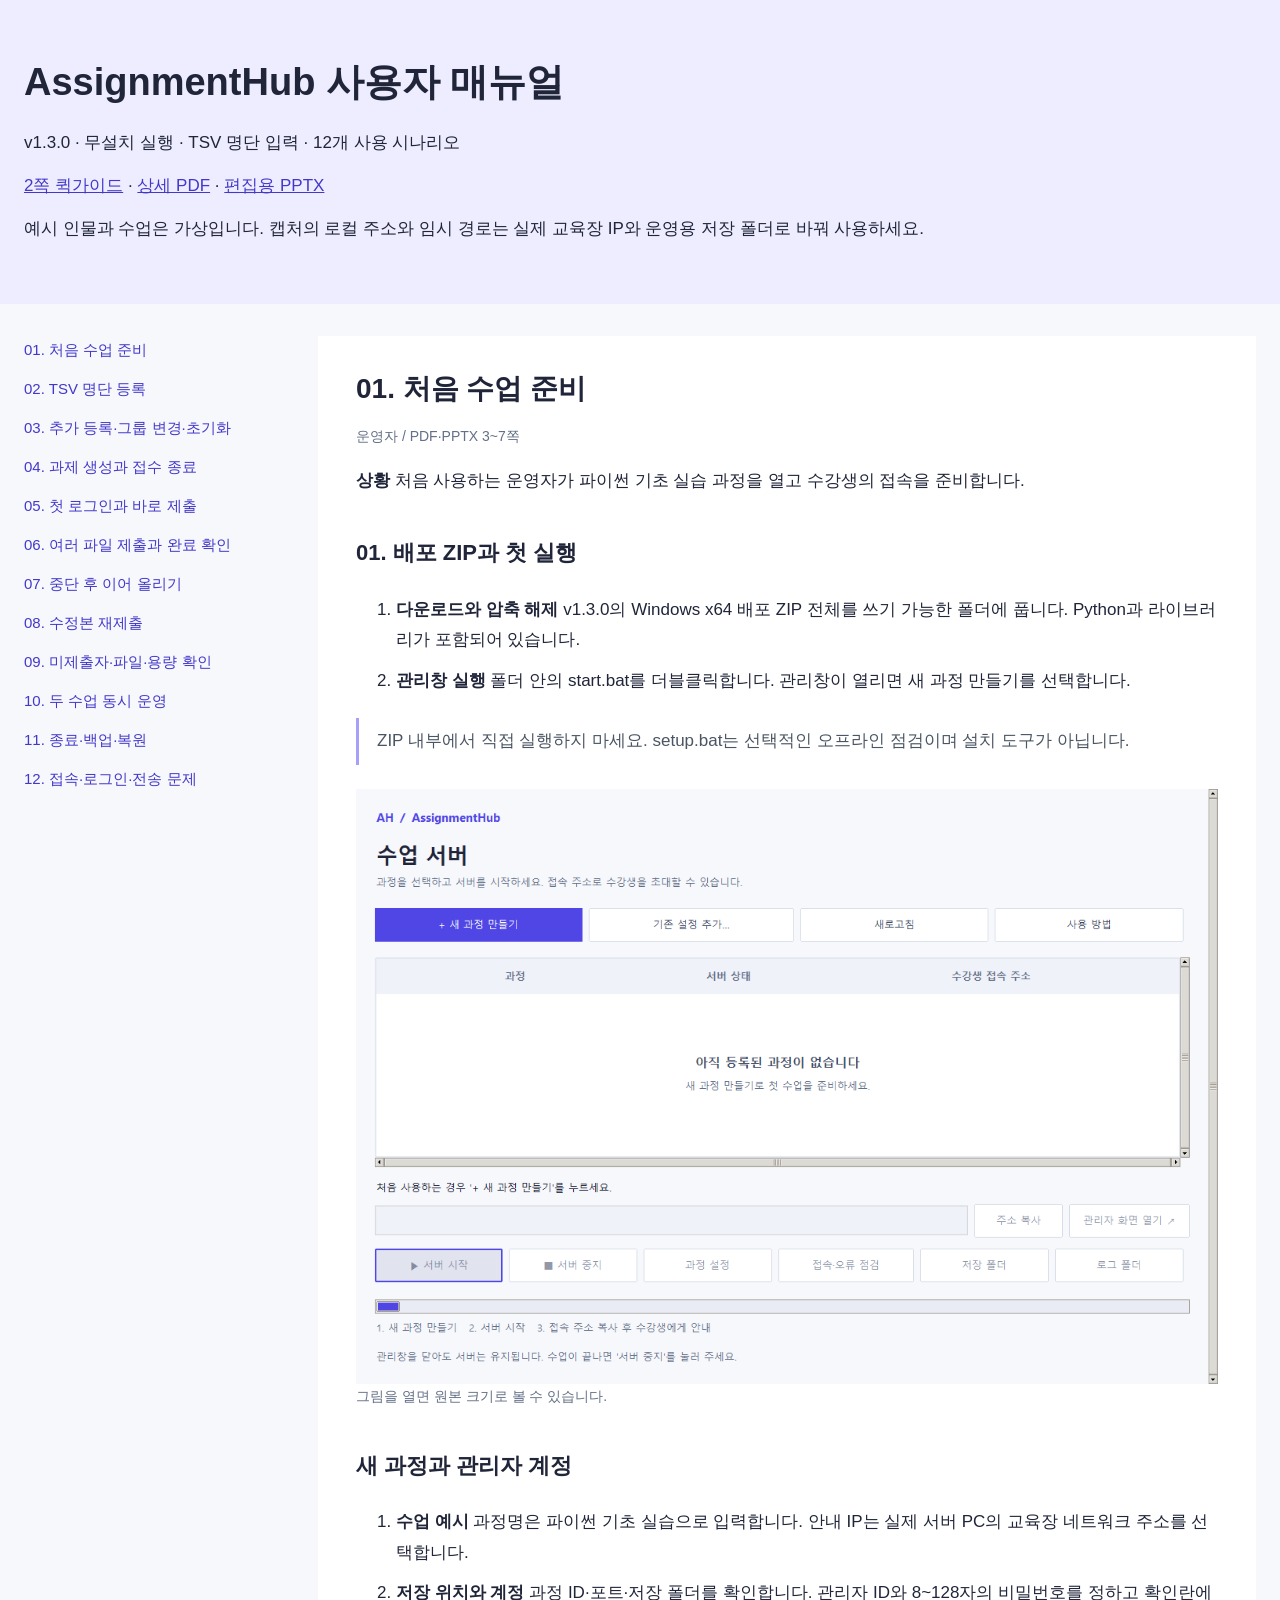
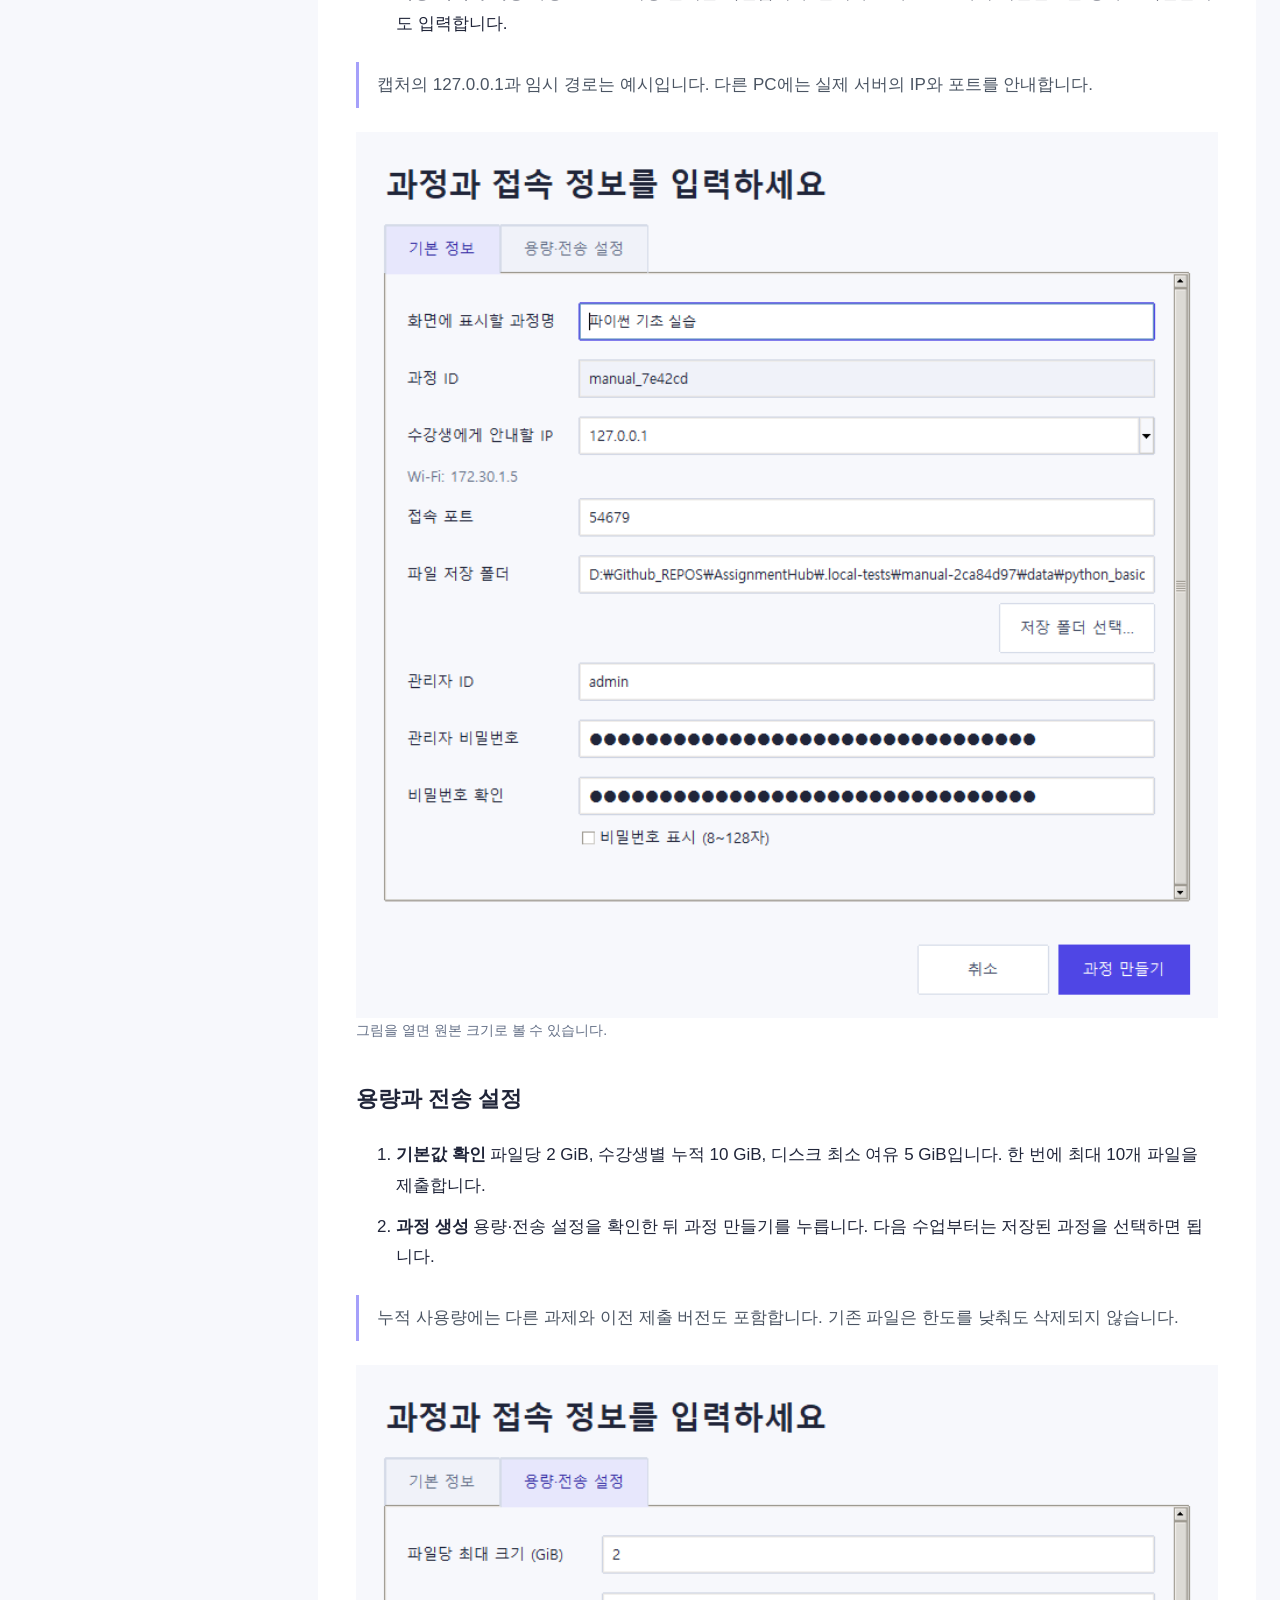
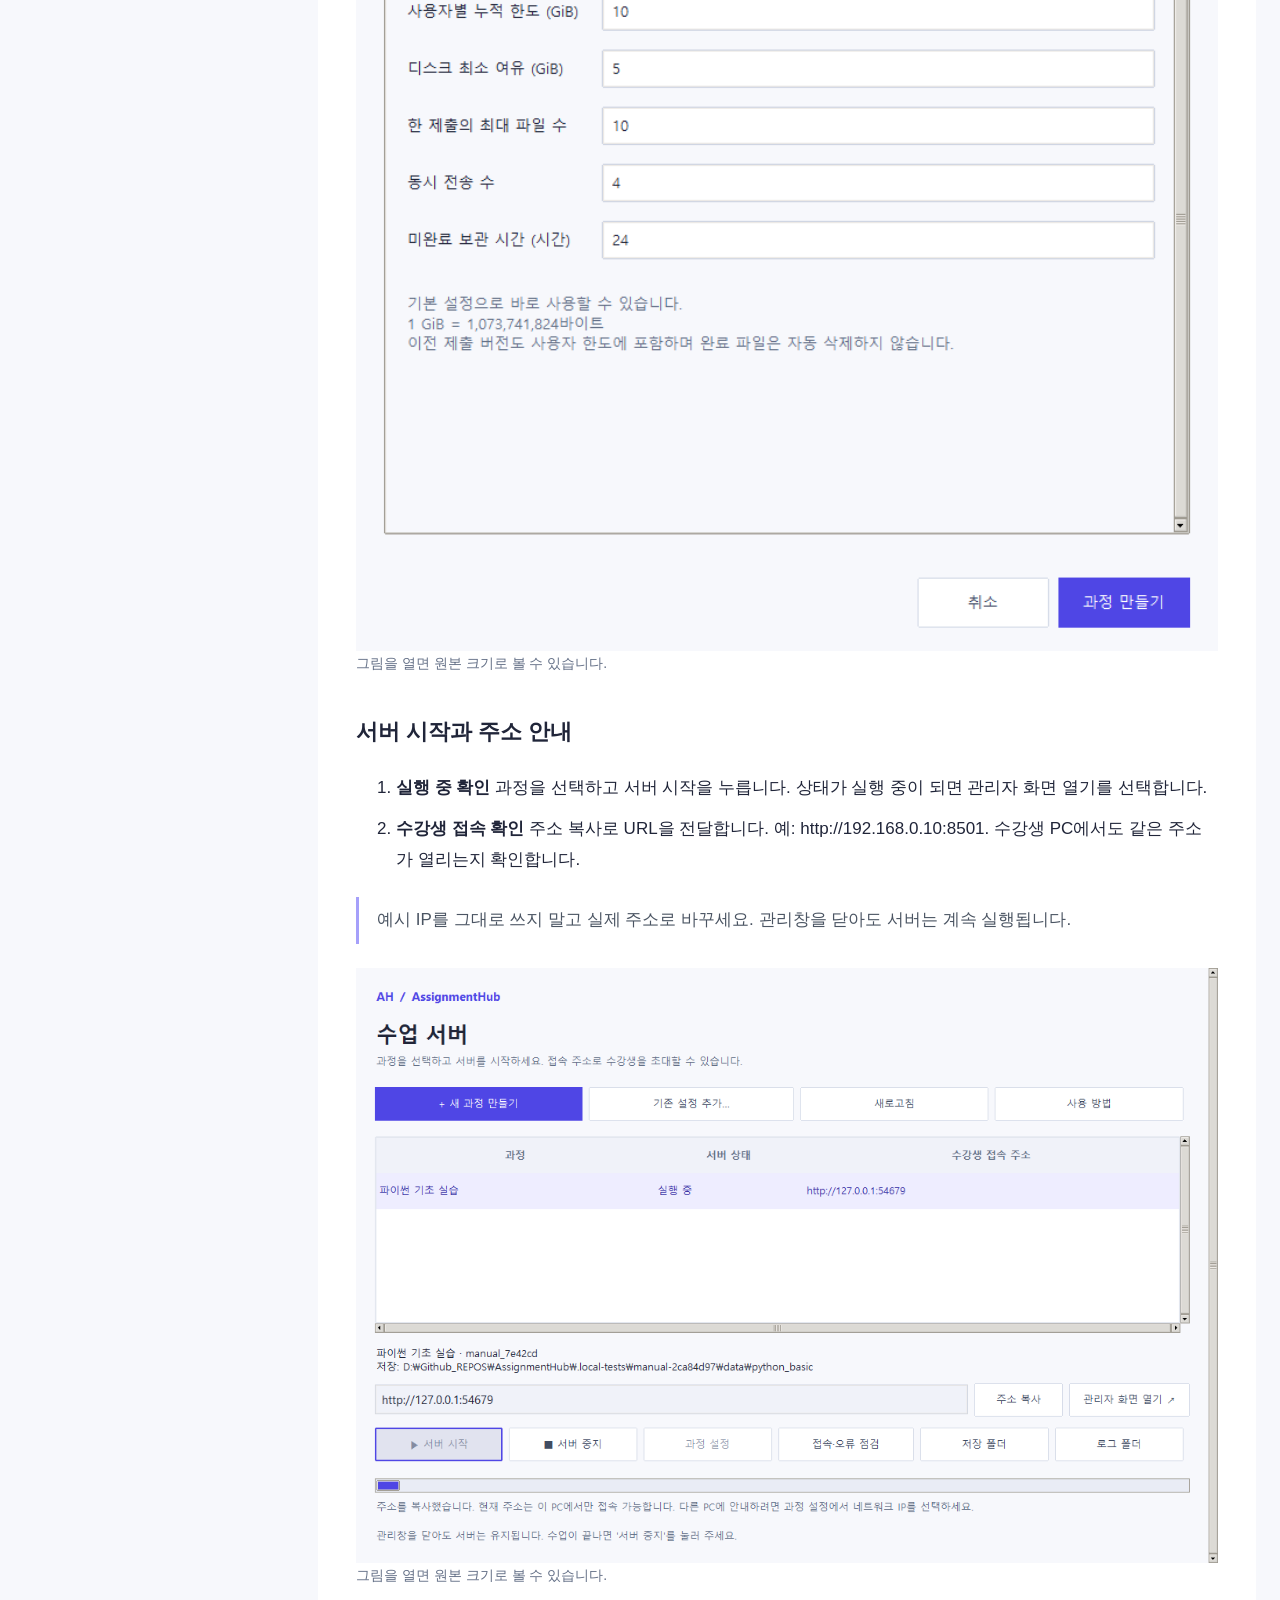
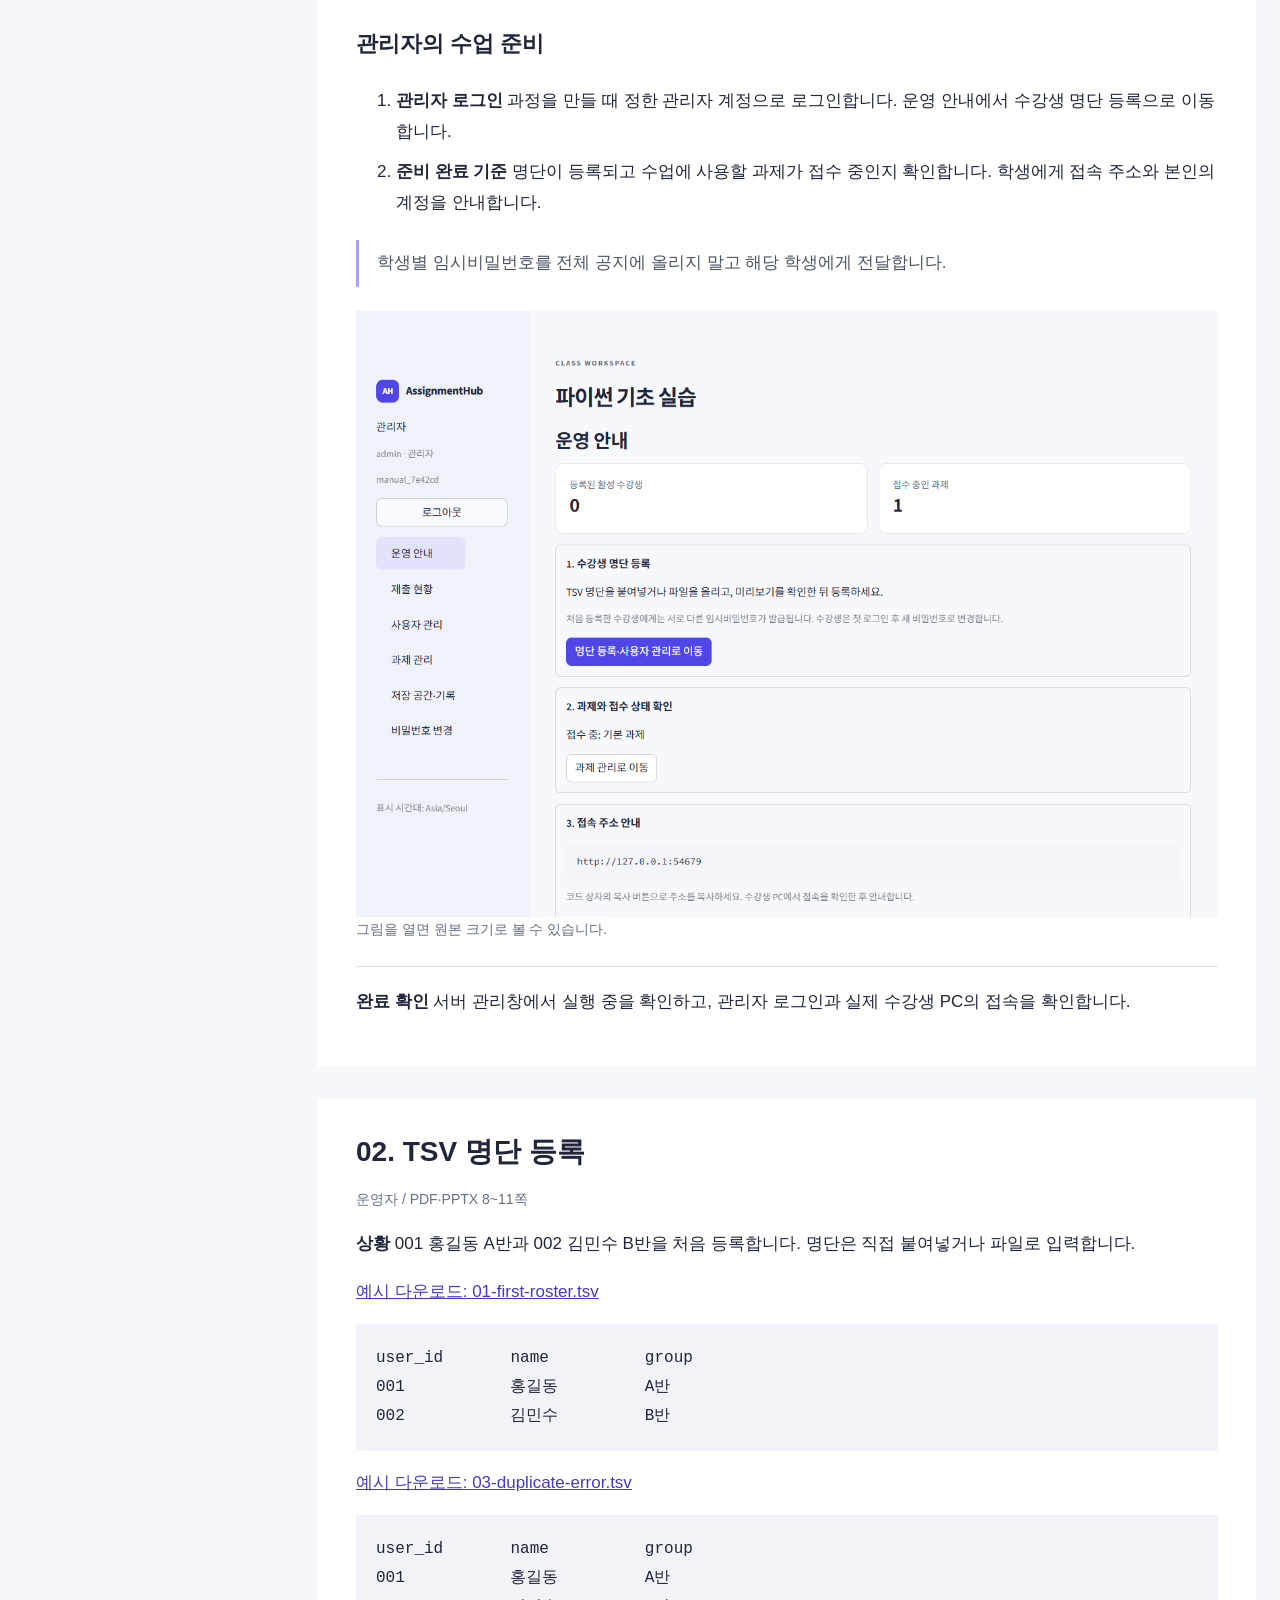
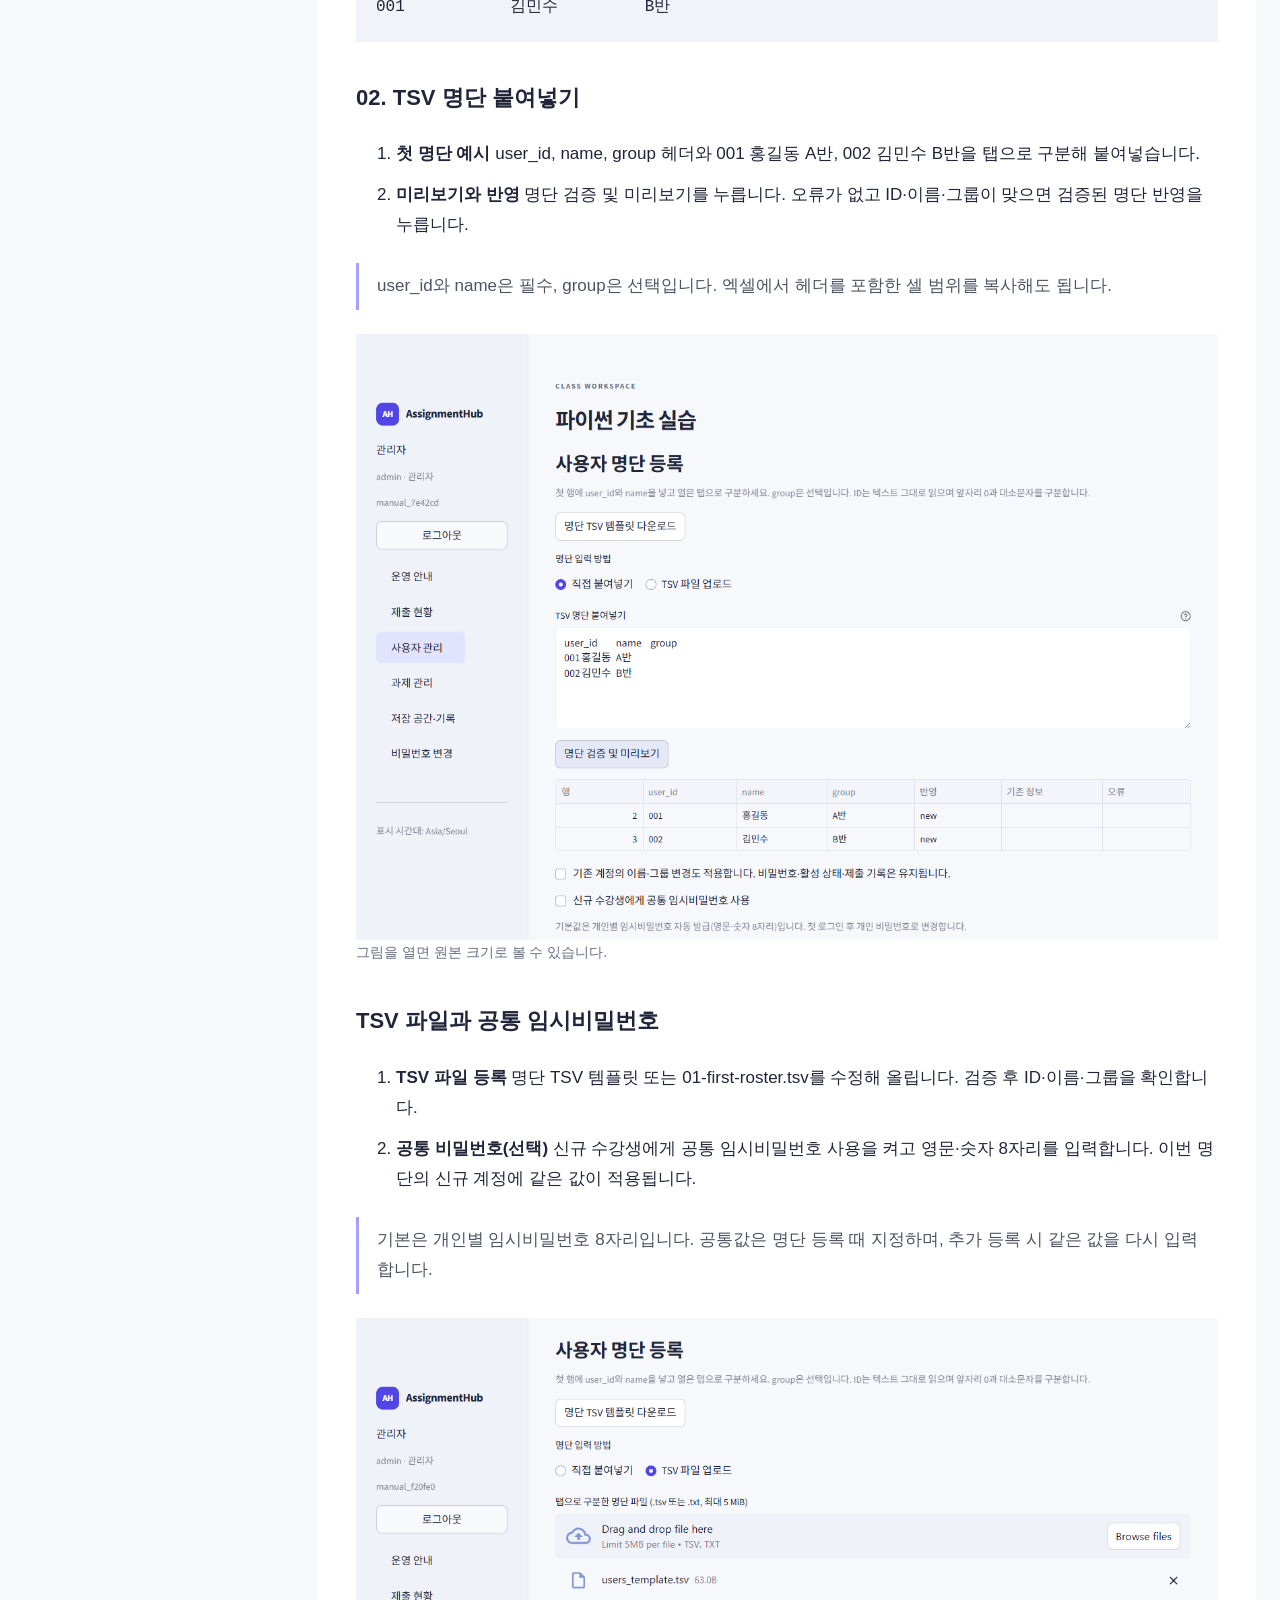
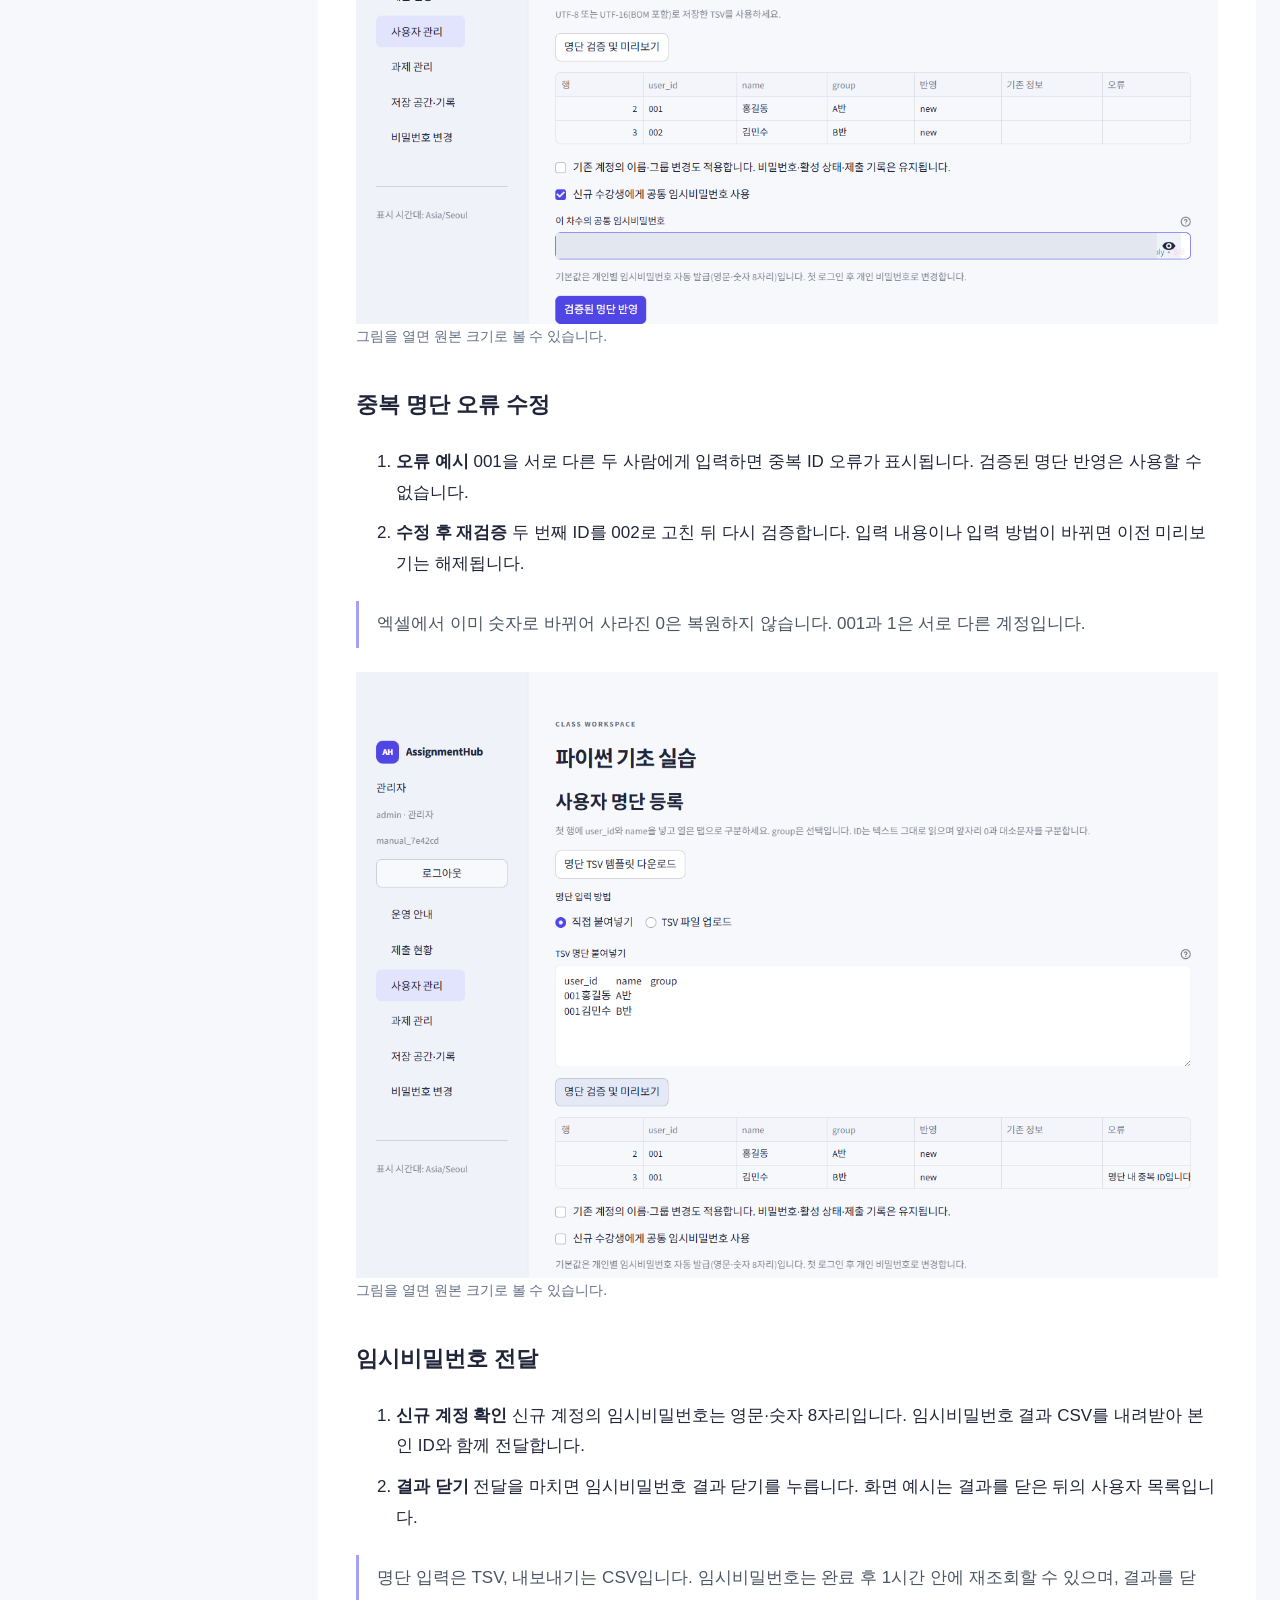
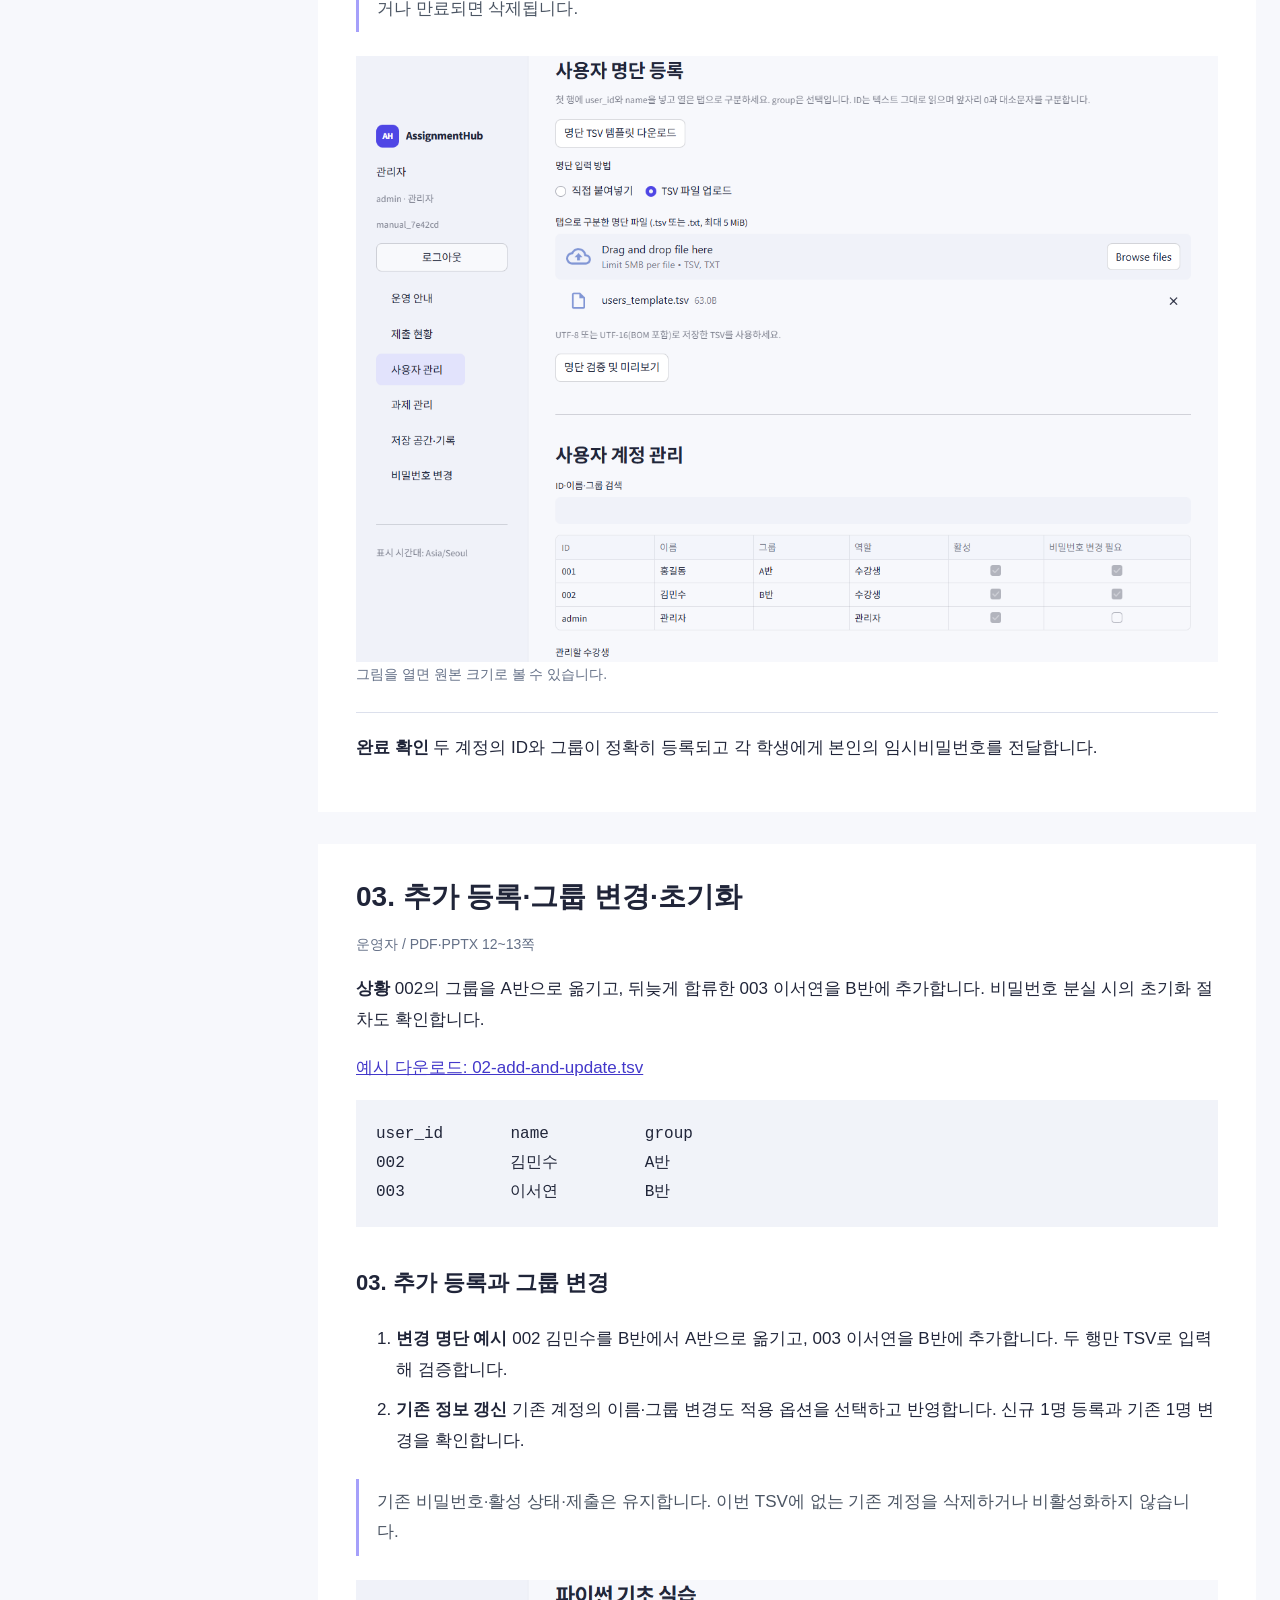
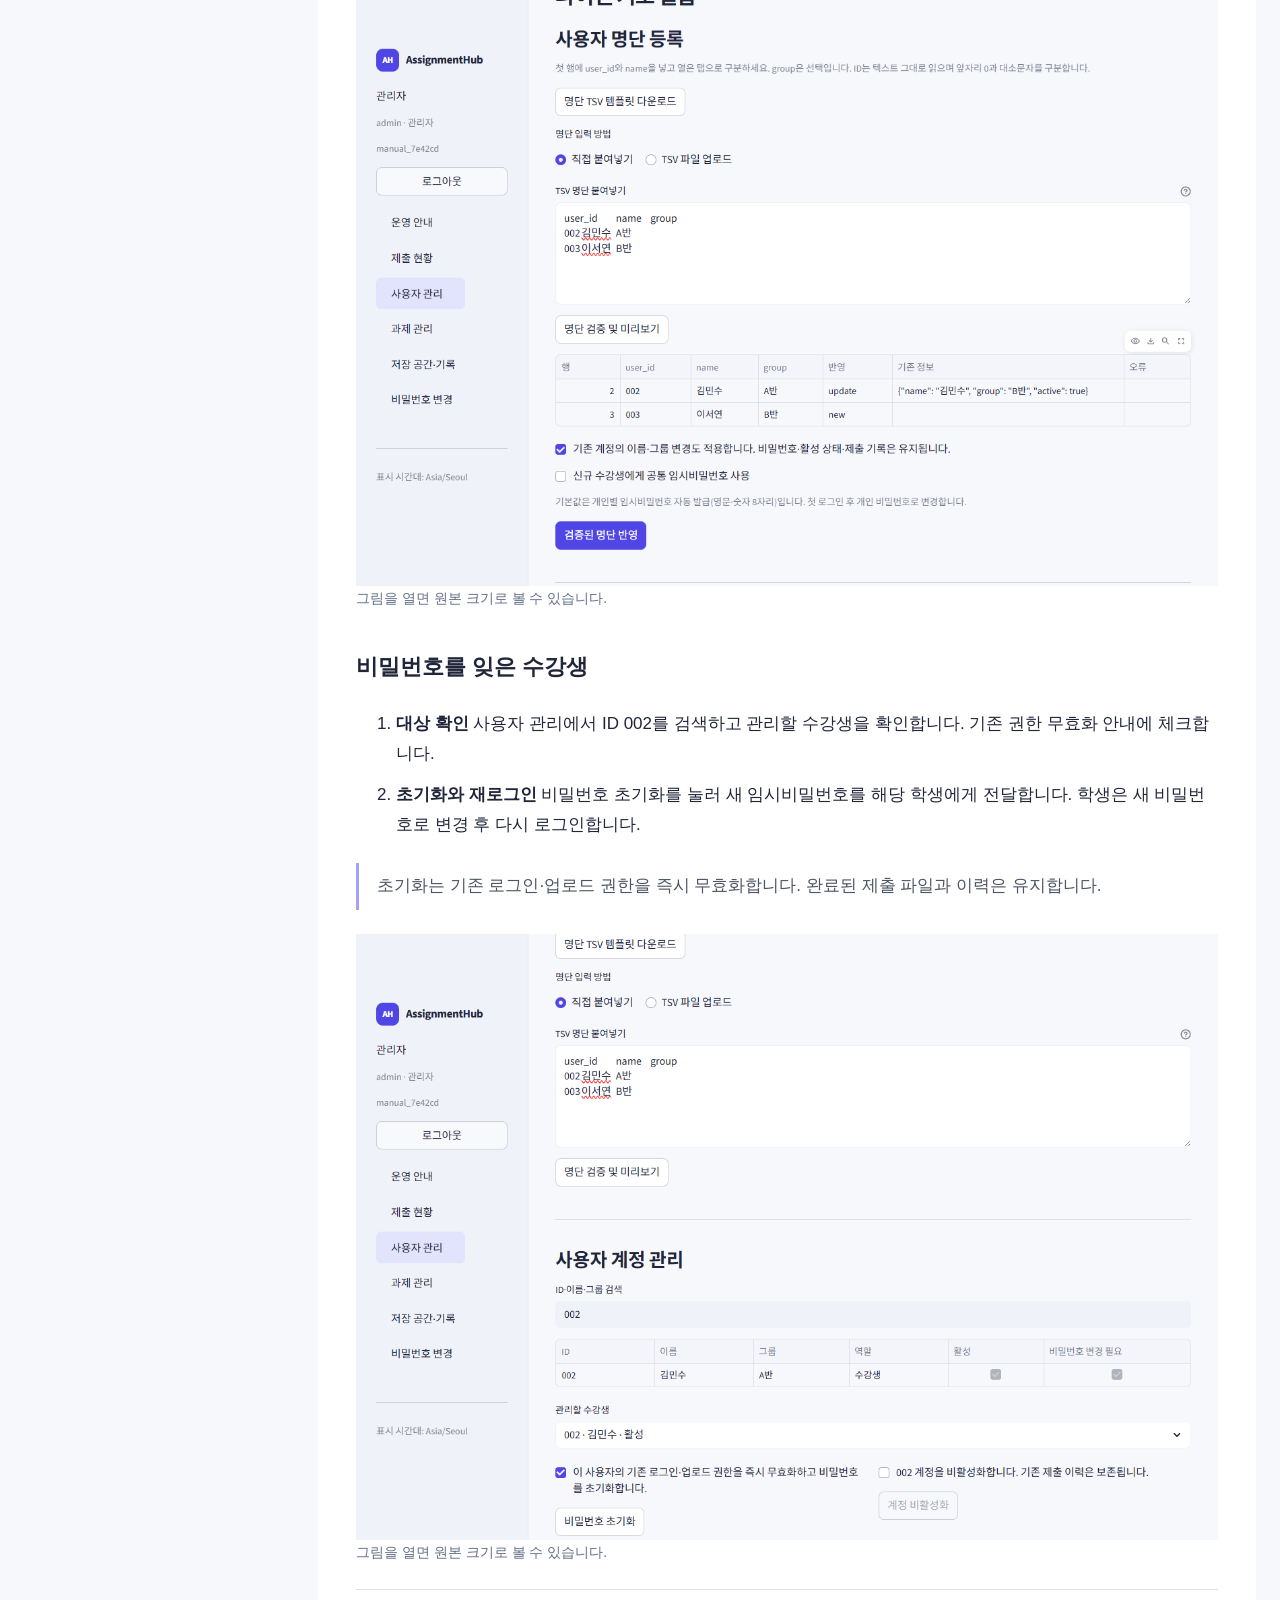
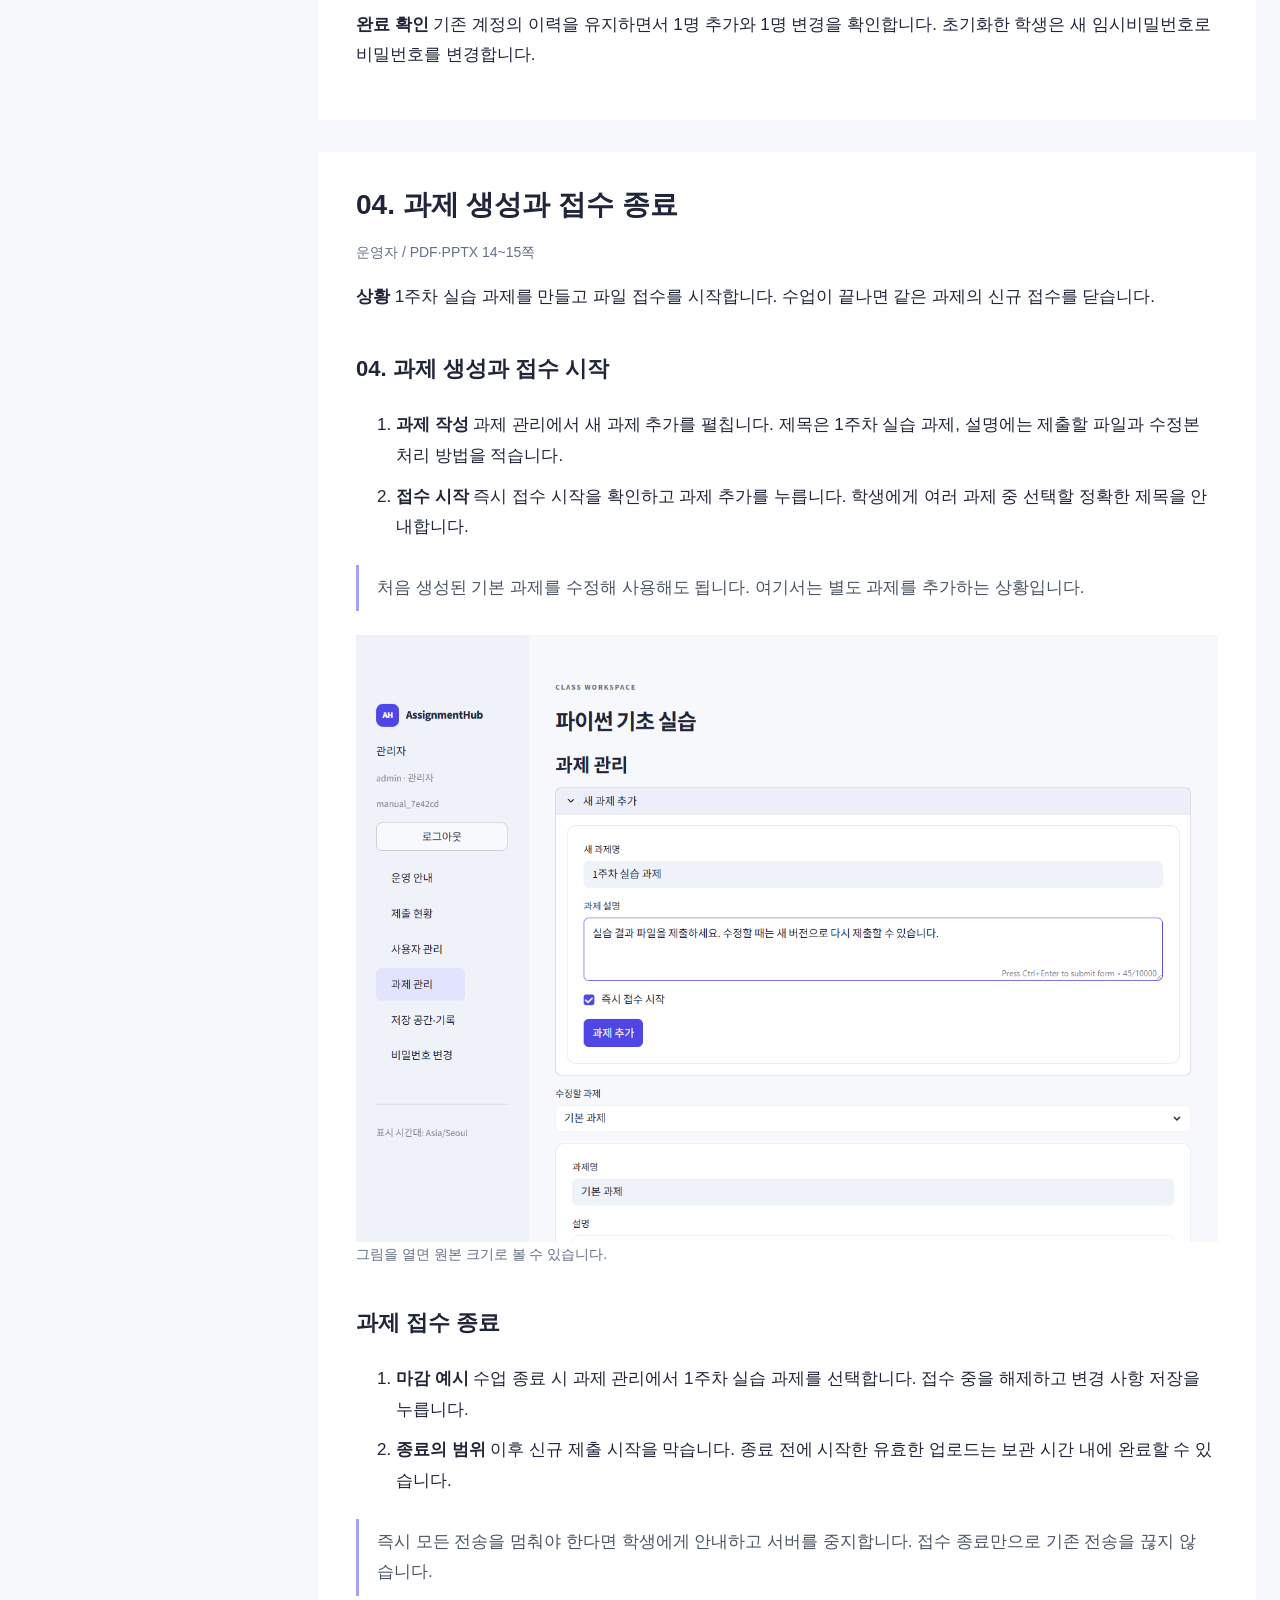
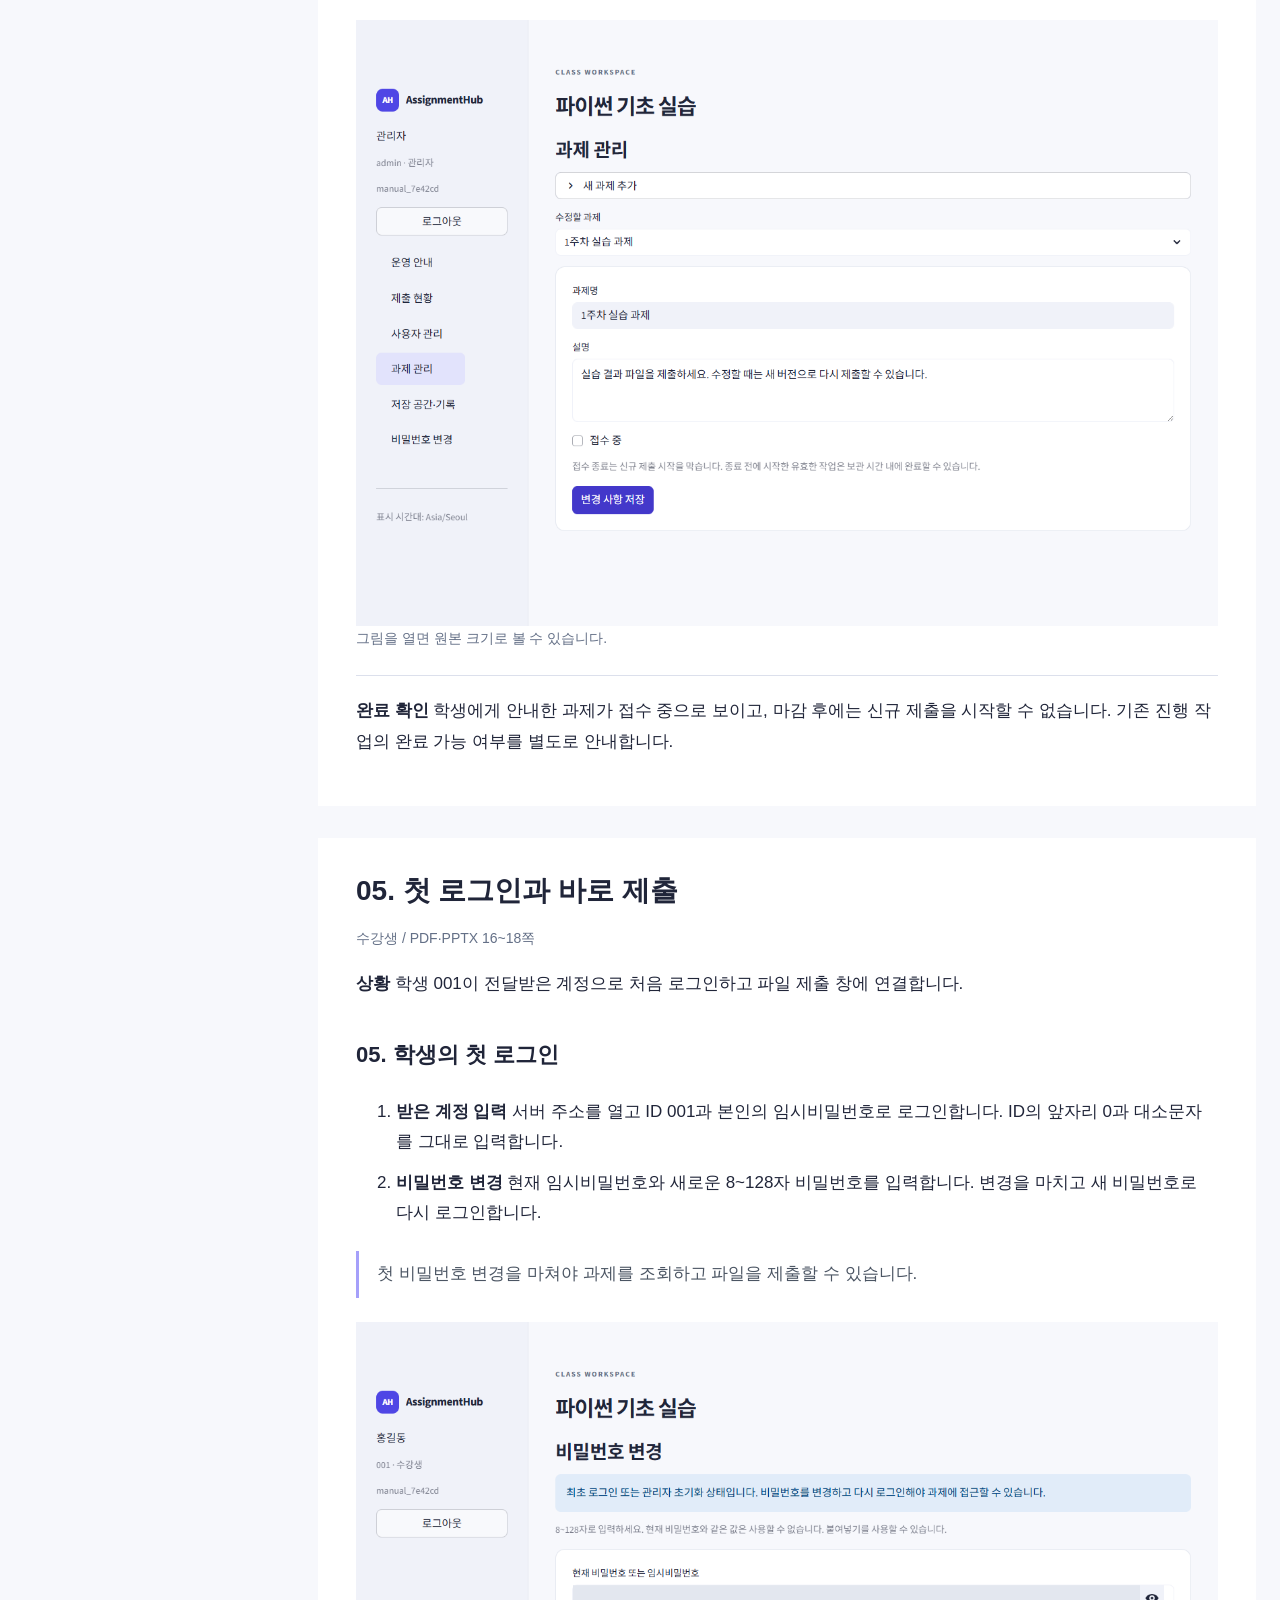
==== commit 7d29852c: "feat: release v1.4.0 with file policies and recoverable roster imports" ====
--- a/docs/manual/index.html
+++ b/docs/manual/index.html
@@ -53,7 +53,7 @@
 <h3>임시비밀번호 전달</h3><ol>
 <li><strong>신규 계정 확인</strong> 신규 계정의 임시비밀번호는 영문·숫자 8자리입니다. 임시비밀번호 결과 CSV를 내려받아 본인 ID와 함께 전달합니다.</li>
 <li><strong>결과 닫기</strong> 전달을 마치면 임시비밀번호 결과 닫기를 누릅니다. 화면 예시는 결과를 닫은 뒤의 사용자 목록입니다.</li>
-</ol><p class="note">명단 입력은 TSV입니다. 비밀번호와 현황의 내보내기 파일은 CSV이며, 초기 비밀번호는 다시 조회할 수 없습니다.</p>
+</ol><p class="note">명단 입력은 TSV, 내보내기는 CSV입니다. 임시비밀번호는 완료 후 1시간 안에 재조회할 수 있으며, 결과를 닫거나 만료되면 삭제됩니다.</p>
 <figure><a href="screenshots/09-users-registered.png"><img loading="lazy" src="screenshots/09-users-registered.png" alt="임시비밀번호 전달 실제 화면"></a><figcaption>그림을 열면 원본 크기로 볼 수 있습니다.</figcaption></figure>
 <p class="done"><strong>완료 확인</strong> 두 계정의 ID와 그룹이 정확히 등록되고 각 학생에게 본인의 임시비밀번호를 전달합니다.</p></section><section id="scenario-03"><h2>03. 추가 등록·그룹 변경·초기화</h2>
 <p class="meta">운영자 / PDF·PPTX 12~13쪽</p>
